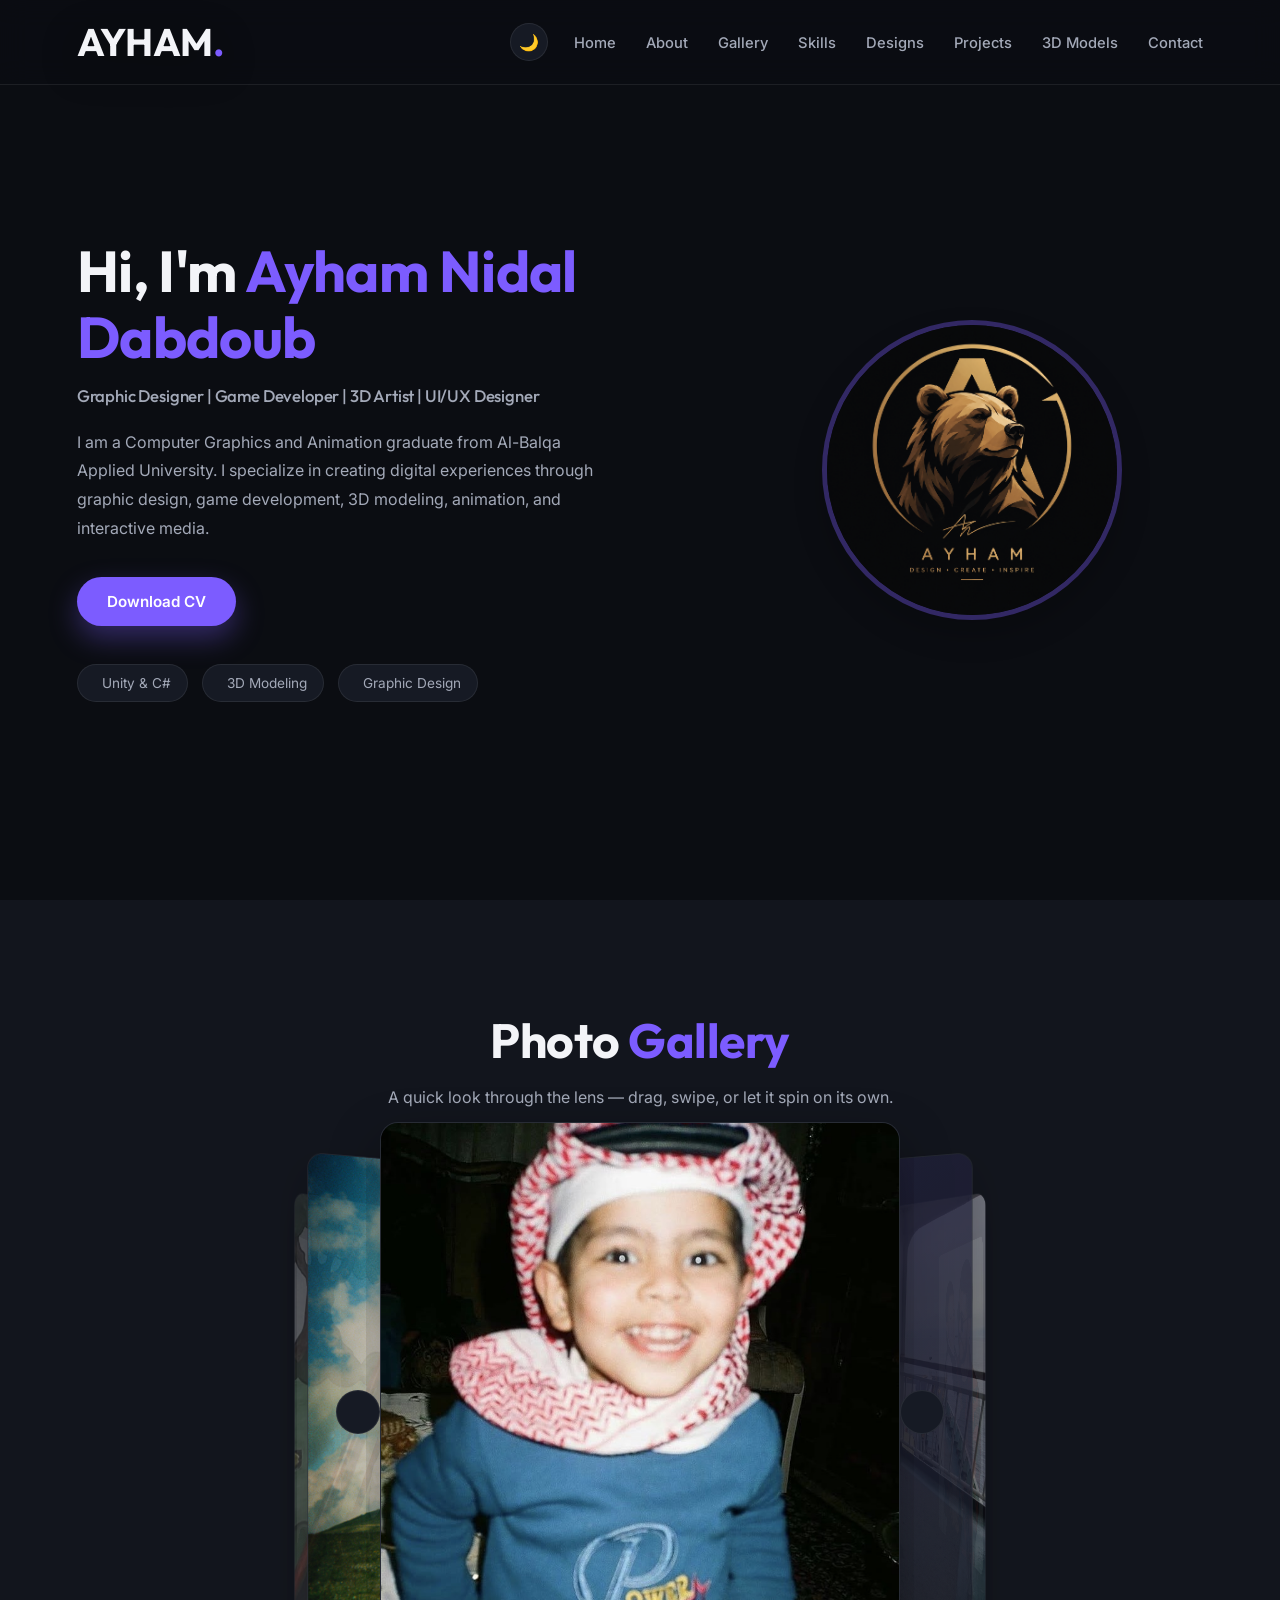
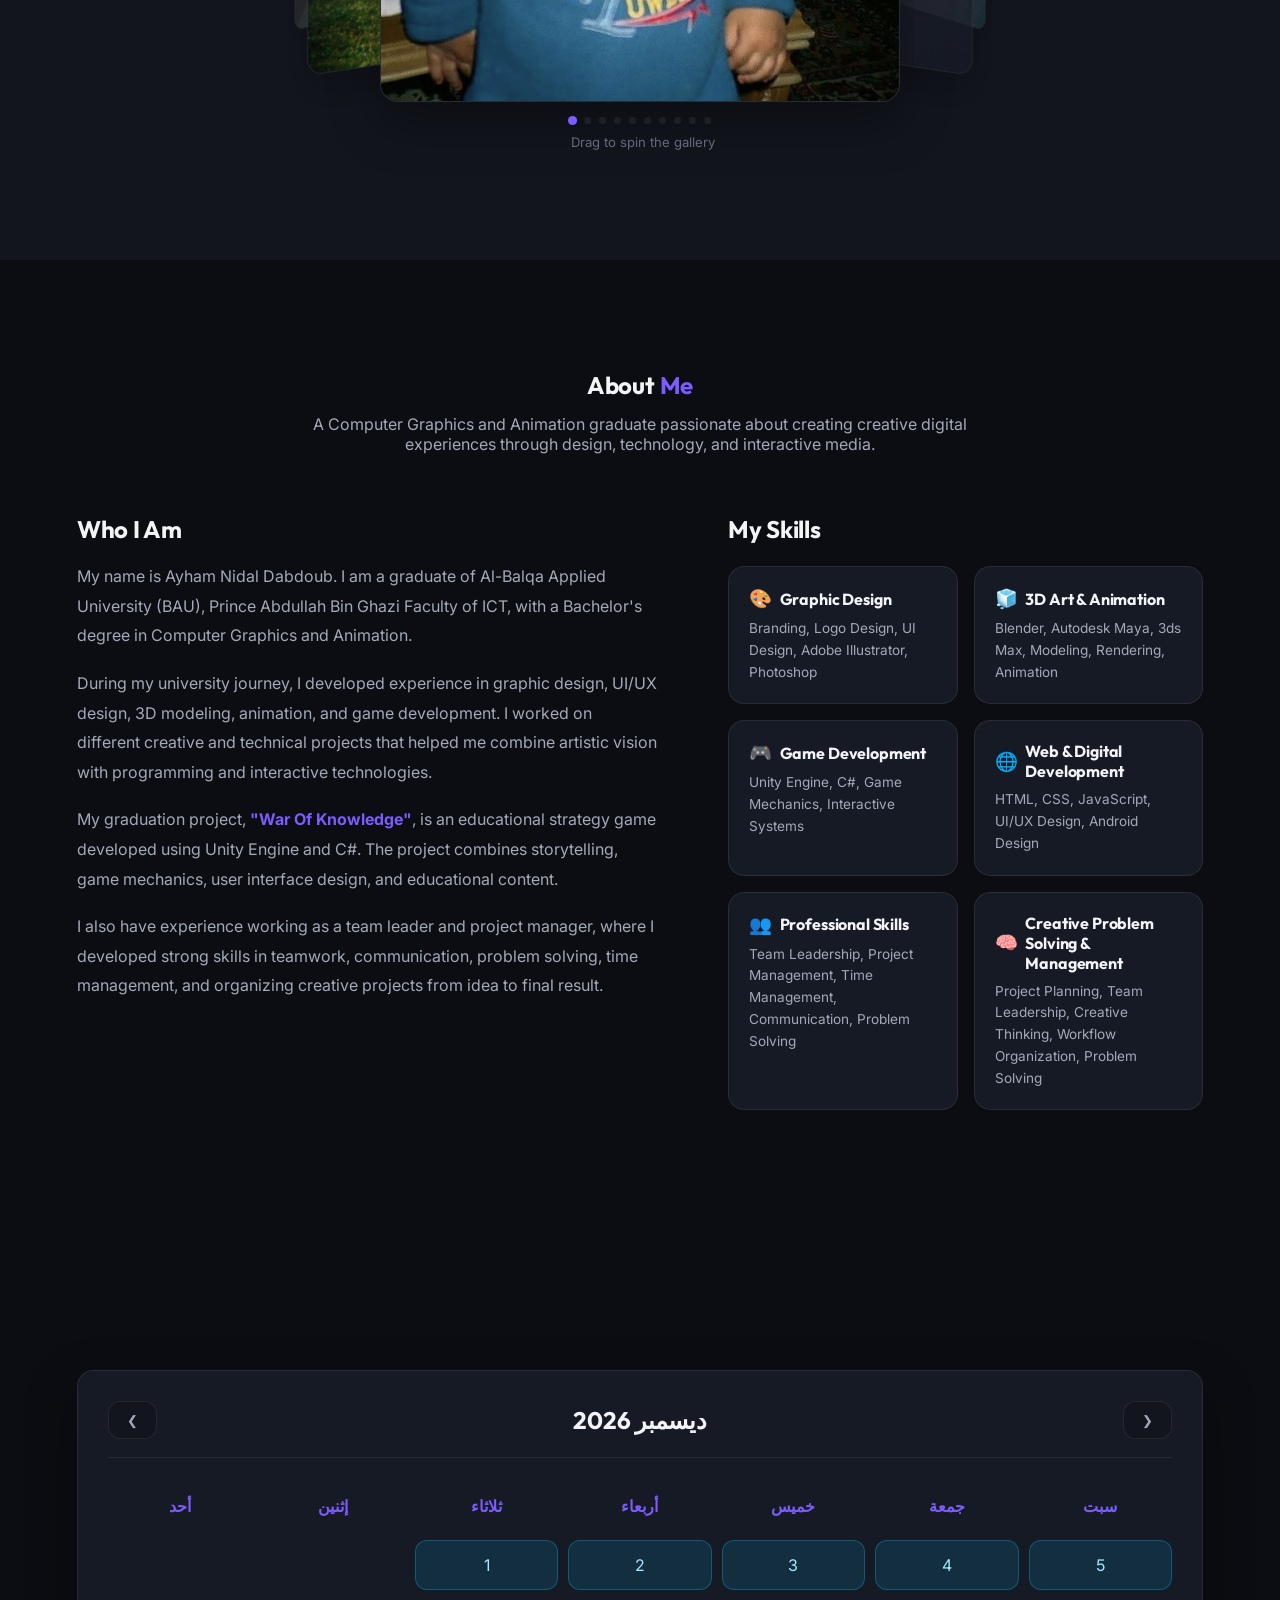
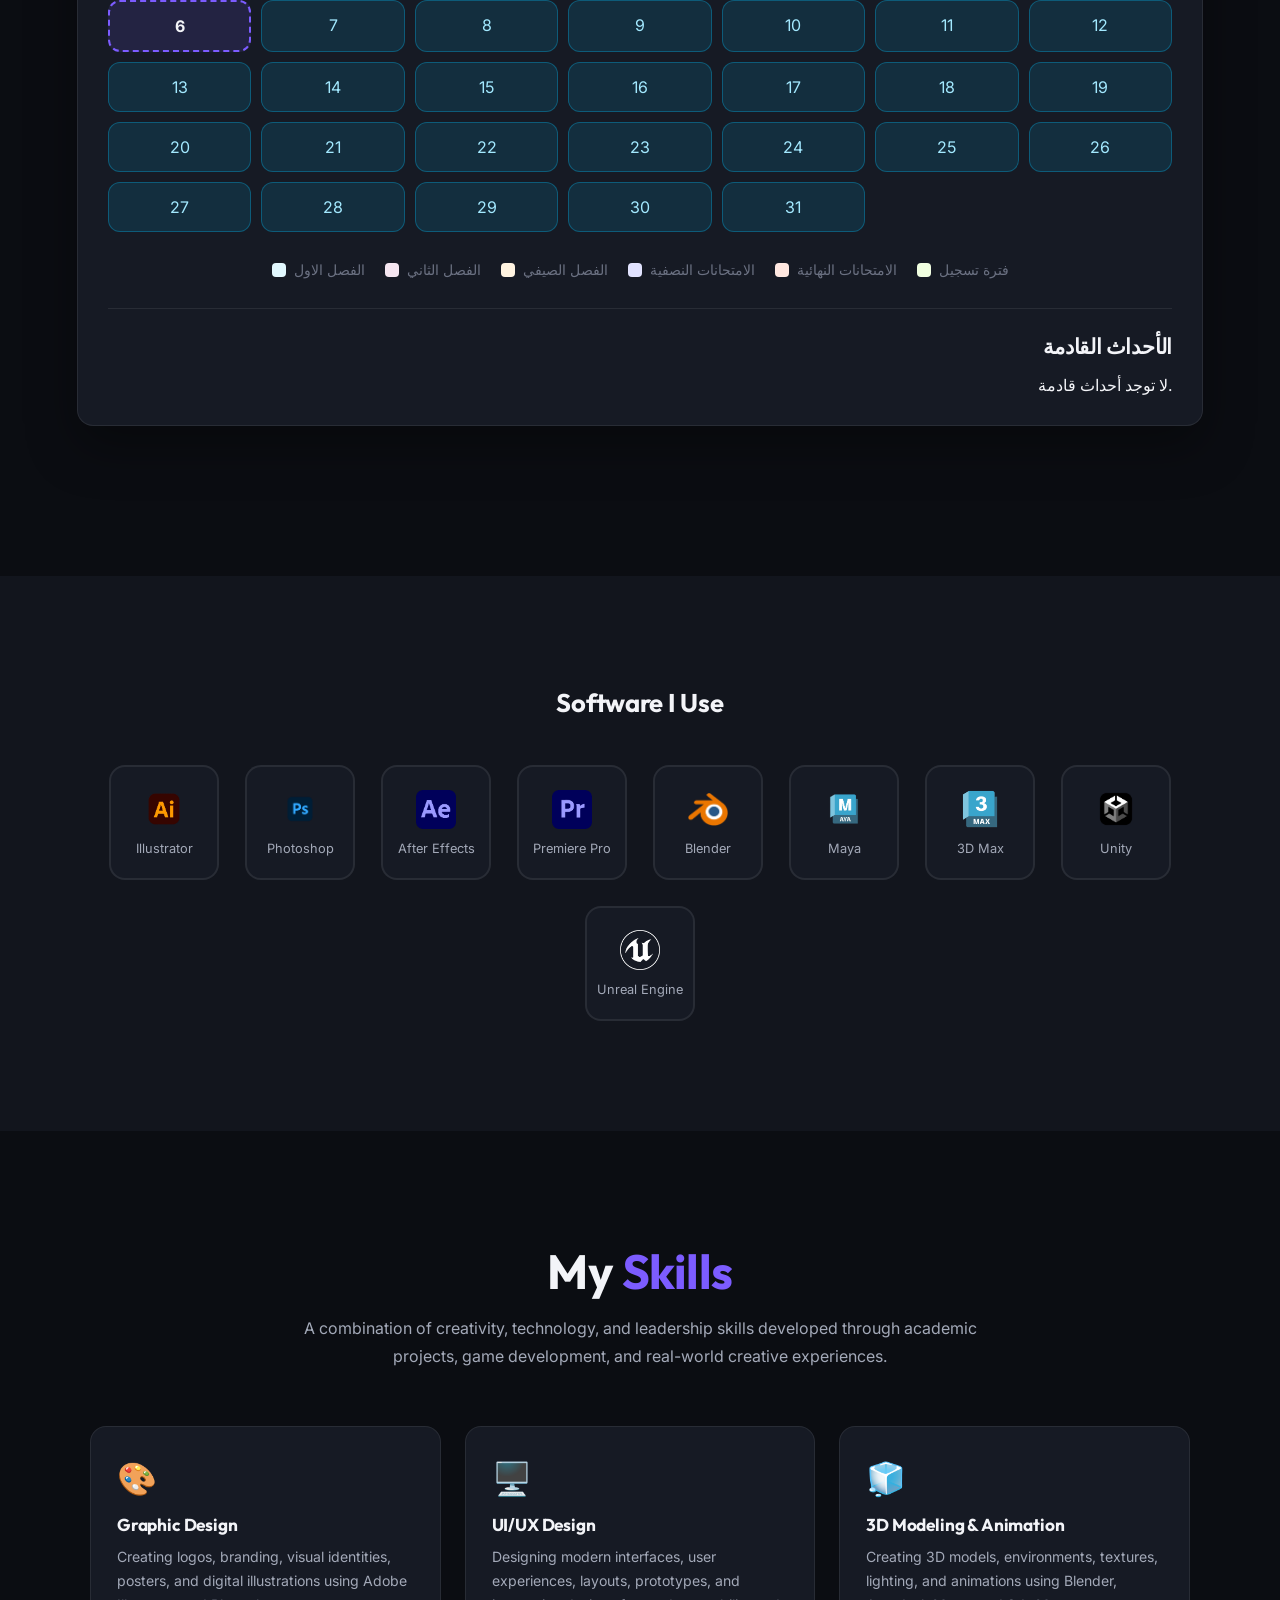
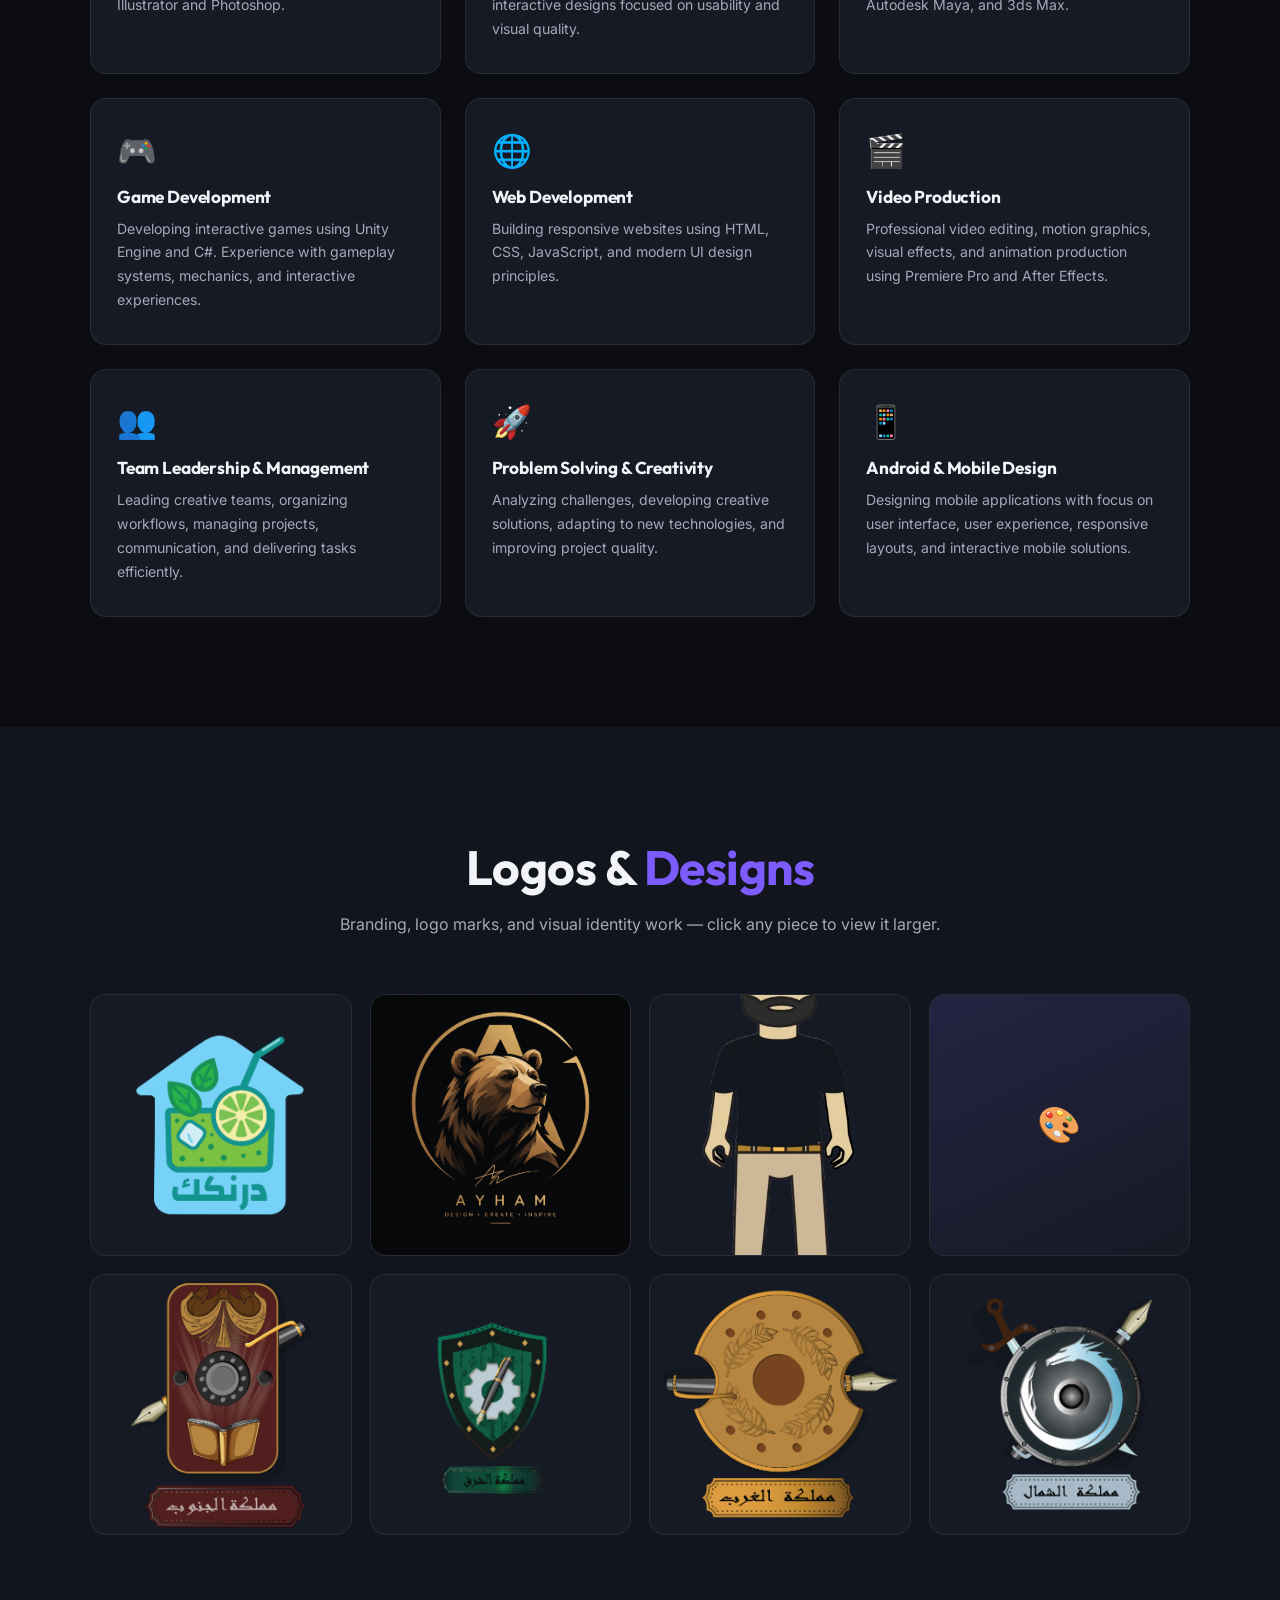
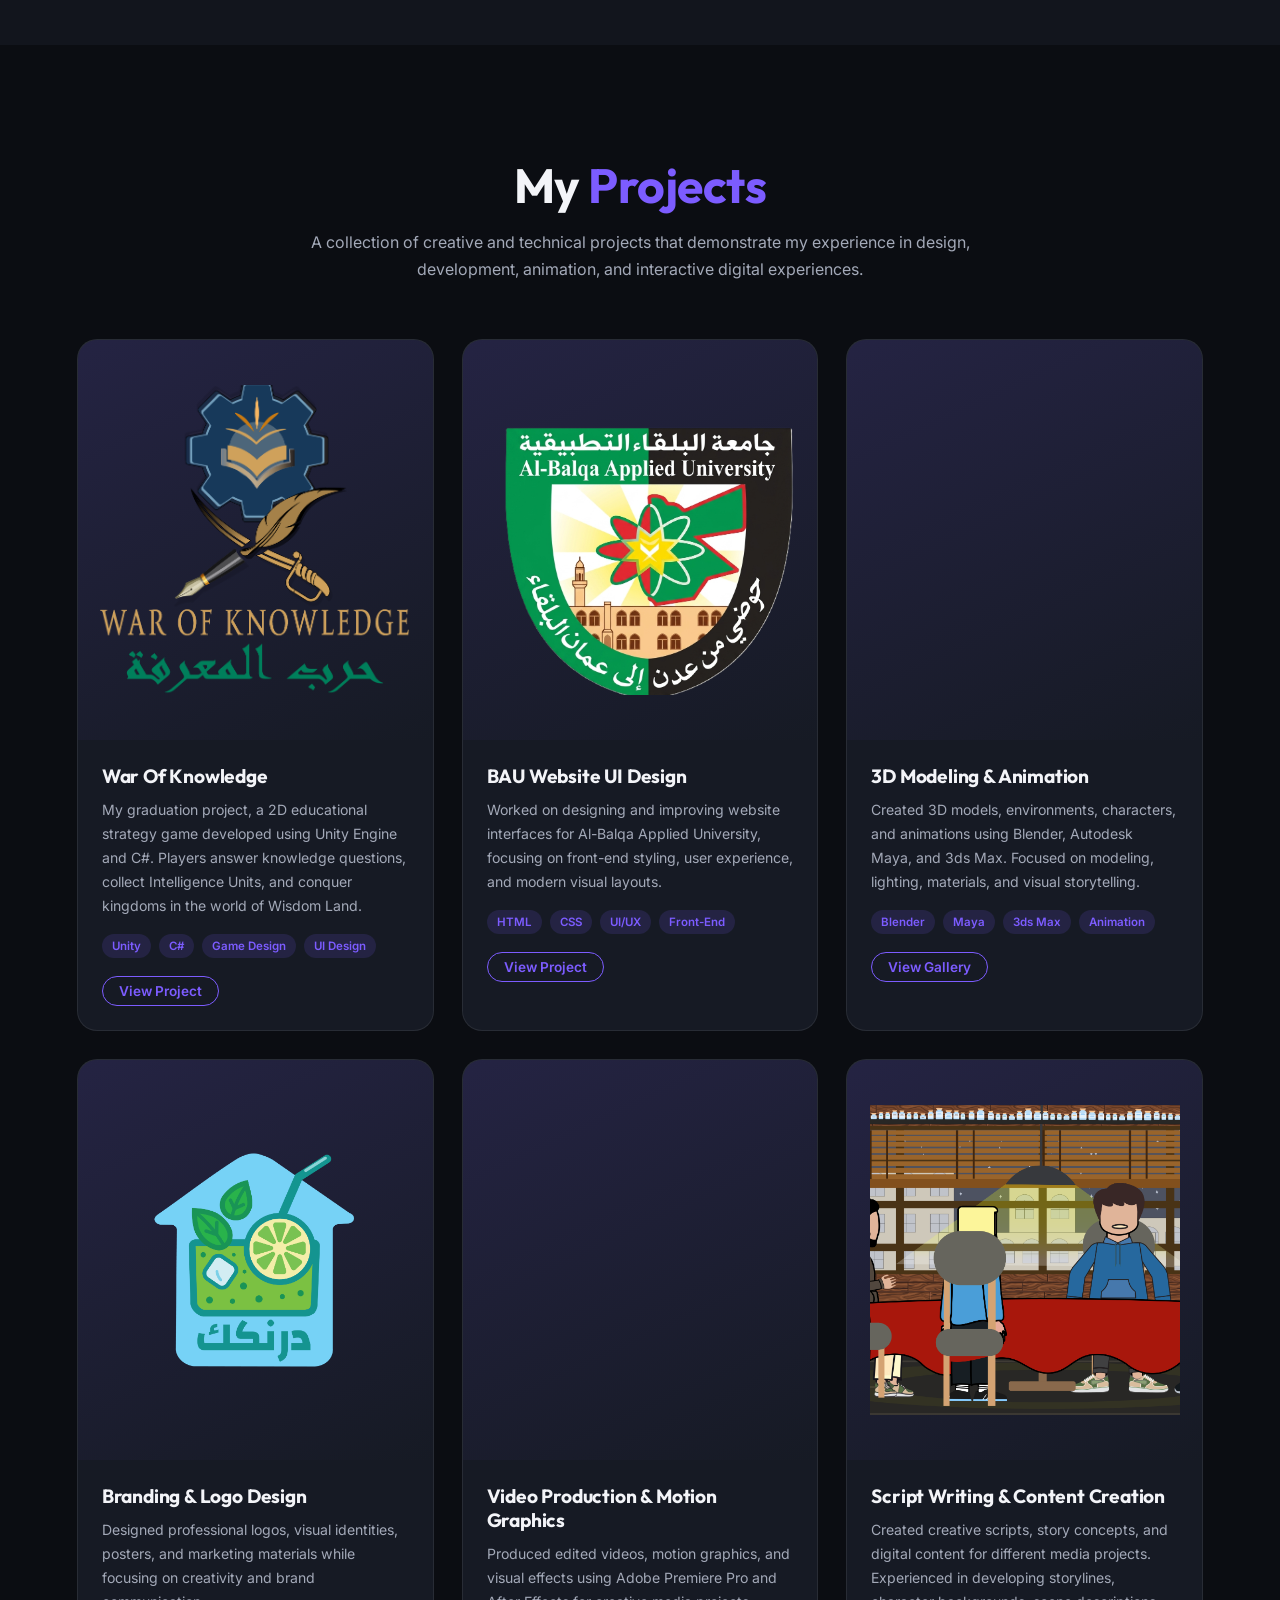
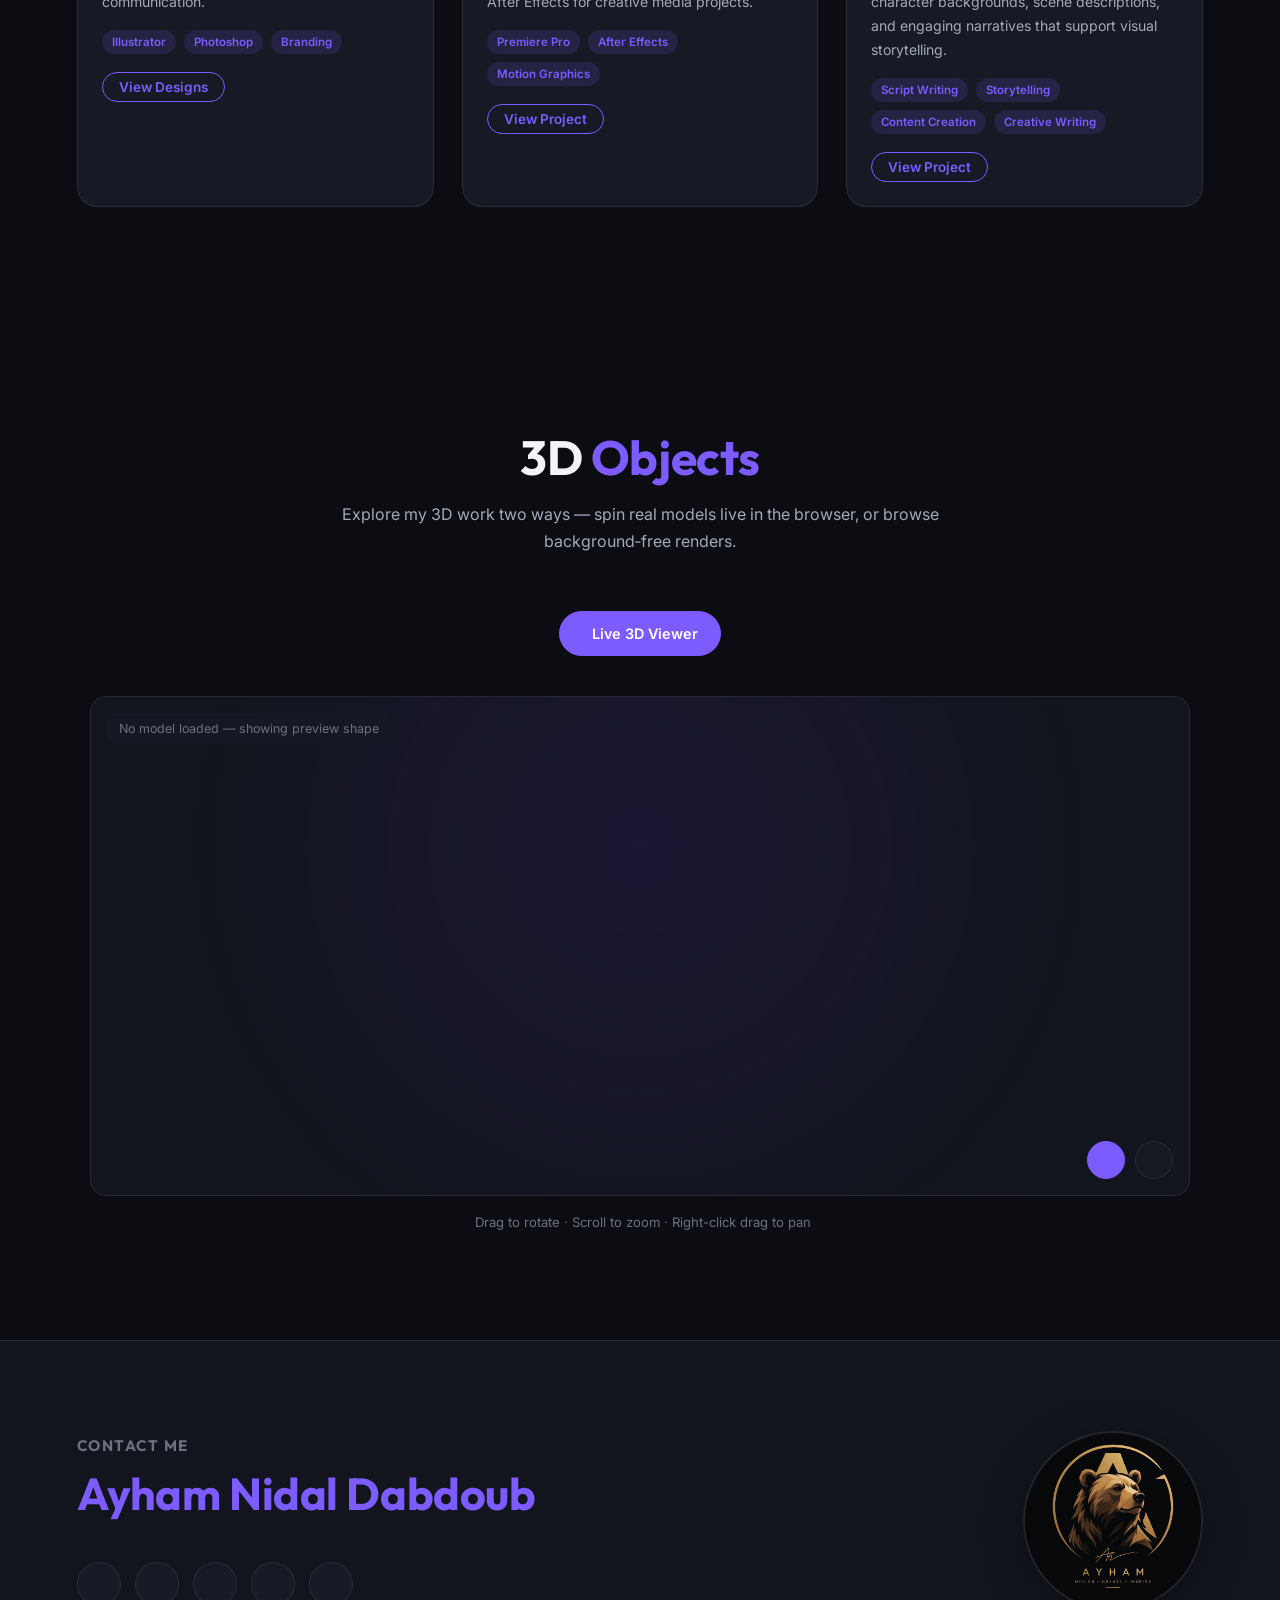
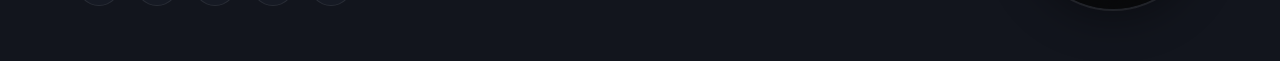
==== index.html @ 311d9872 "Add files via upload" ====
<!DOCTYPE html>
<html lang="en">

<head>
    <meta charset="UTF-8">
    <meta name="viewport" content="width=device-width, initial-scale=1.0">

    <title>Ayham Dabdoub | Portfolio</title>

    <link rel="stylesheet" href="style2.css">

    <link href="https://unpkg.com/aos@2.3.1/dist/aos.css" rel="stylesheet">

    <link rel="stylesheet" href="https://cdnjs.cloudflare.com/ajax/libs/font-awesome/7.0.0/css/all.min.css" integrity="sha512-DxV+EoADOkOygM4IR9yXP8Sb2qwgidEmeqAEmDKIOfPRQZOWbXCzLC6vjbZyy0vPisbH2SyW27+ddLVCN+OMzQ==" crossorigin="anonymous" referrerpolicy="no-referrer" />

</head>


<body>

<!-- ================= NAVBAR ================= -->

<header>

<nav>

<h2 class="logo">
    AYHAM<span>.</span>
</h2>


<div class="nav-actions">

<button id="theme-btn" type="button" aria-label="Toggle theme">
🌙
</button>

<button id="nav-burger" type="button" aria-label="Toggle menu">
<span></span><span></span><span></span>
</button>

<ul id="nav-links">

<li><a href="#home">Home</a></li>

<li><a href="#about">About</a></li>

<li><a href="#gallery">Gallery</a></li>

<li><a href="#skills">Skills</a></li>

<li><a href="#designs">Designs</a></li>

<li><a href="#projects">Projects</a></li>

<li><a href="#models">3D Models</a></li>

<li><a href="#contact-us">Contact</a></li>

</ul>


</div>


</nav>

</header>


<!-- ================= HERO SECTION ================= -->

<section class="hero" id="home">


    <div class="hero-text" data-aos="fade-right">


        <h1>
            Hi, I'm 
            <span>Ayham Nidal Dabdoub</span>
        </h1>



        <h2>
            Graphic Designer | Game Developer | 
            3D Artist | UI/UX Designer
        </h2>




        <p>

            I am a Computer Graphics and Animation graduate 
            from Al-Balqa Applied University. 
            I specialize in creating digital experiences 
            through graphic design, game development, 
            3D modeling, animation, and interactive media.

        </p>




        <div class="buttons">

            <a href="cv.pdf" 
               class="btn-cv"
               download>

                Download CV

            </a>



        </div>




        <div class="hero-skills">


            <div>
                <i class="fa-solid fa-gamepad"></i>
                Unity & C#
            </div>



            <div>
                <i class="fa-solid fa-cube"></i>
                3D Modeling
            </div>



            <div>
                <i class="fa-solid fa-pen-nib"></i>
                Graphic Design
            </div>



        </div>



    </div>





    <div class="hero-image" data-aos="fade-left">


        <div class="image-box">

            <img src="images/profile.png" 
                 alt="Ayham Nidal Dabdoub">

        </div>



    </div>



</section>


<!-- ================= GALLERY SECTION (rotating 3D carousel) ================= -->

<section class="gallery" id="gallery">

    <div class="section-title" data-aos="fade-up">
        <h1>Photo <span>Gallery</span></h1>
        <p>A quick look through the lens — drag, swipe, or let it spin on its own.</p>
    </div>

    <div class="carousel-3d" id="galleryCarousel">

        <button class="carousel-arrow prev" id="carouselPrev" aria-label="Previous photo">
            <i class="fa-solid fa-chevron-left"></i>
        </button>

        <div class="carousel-stage" id="carouselStage">
            <!-- 10 items injected by JS: images/gallery/1.jpg ... 10.jpg -->
        </div>

        <button class="carousel-arrow next" id="carouselNext" aria-label="Next photo">
            <i class="fa-solid fa-chevron-right"></i>
        </button>

    </div>

    <div class="carousel-dots" id="carouselDots"></div>

    <p class="carousel-hint"><i class="fa-solid fa-arrows-left-right"></i> Drag to spin the gallery</p>

</section>


<!-- ================= ABOUT SECTION ================= -->

<section class="about" id="about">


    <div class="about-title" data-aos="fade-up">


        <h1>
            About <span>Me</span>
        </h1>



        <p>

            A Computer Graphics and Animation graduate passionate about
            creating creative digital experiences through design,
            technology, and interactive media.

        </p>


    </div>





    <div class="about-content">



        <div class="about-text" data-aos="fade-right">



            <h2>
                Who I Am
            </h2>




            <p>

                My name is Ayham Nidal Dabdoub. I am a graduate of 
                Al-Balqa Applied University (BAU), Prince Abdullah Bin Ghazi 
                Faculty of ICT, with a Bachelor's degree in Computer Graphics 
                and Animation.

            </p>




            <p>

                During my university journey, I developed experience in 
                graphic design, UI/UX design, 3D modeling, animation, 
                and game development. I worked on different creative and 
                technical projects that helped me combine artistic vision 
                with programming and interactive technologies.

            </p>




            <p>

                My graduation project, 
                <strong>"War Of Knowledge"</strong>, is an educational 
                strategy game developed using Unity Engine and C#. 
                The project combines storytelling, game mechanics, 
                user interface design, and educational content.

            </p>




            <p>

                I also have experience working as a team leader and 
                project manager, where I developed strong skills in 
                teamwork, communication, problem solving, time management, 
                and organizing creative projects from idea to final result.

            </p>




        </div>






        <div class="skills" data-aos="fade-left">



            <h2>
                My Skills
            </h2>




            <div class="skill-box">


                <div>
                    <h3><span class="skill-emoji">🎨</span> Graphic Design</h3>
                    <p>
                        Branding, Logo Design, UI Design,
                        Adobe Illustrator, Photoshop
                    </p>
                </div>


                <div>
                    <h3><span class="skill-emoji">🧊</span> 3D Art & Animation</h3>
                    <p>
                        Blender, Autodesk Maya, 3ds Max,
                        Modeling, Rendering, Animation
                    </p>
                </div>


                <div>
                    <h3><span class="skill-emoji">🎮</span> Game Development</h3>
                    <p>
                        Unity Engine, C#, Game Mechanics,
                        Interactive Systems
                    </p>
                </div>


                <div>
                    <h3><span class="skill-emoji">🌐</span> Web & Digital Development</h3>
                    <p>
                        HTML, CSS, JavaScript,
                        UI/UX Design, Android Design
                    </p>
                </div>


                <div>
                    <h3><span class="skill-emoji">👥</span> Professional Skills</h3>
                    <p>
                        Team Leadership, Project Management,
                        Time Management, Communication,
                        Problem Solving
                    </p>
                </div>

                <div>
                    <h3><span class="skill-emoji">🧠</span> Creative Problem Solving & Management</h3>
                    <p>
                        Project Planning, Team Leadership,
                        Creative Thinking, Workflow Organization,
                        Problem Solving
                    </p>
                </div>


            </div>



        </div>



    </div>



</section>

<section class="calender">
 <div class="calendar-container">
      <div class="calendar-header">
        <button onclick="prevMonth()">&#10094;</button>
        <h2 id="monthYear"></h2>
        <button onclick="nextMonth()">&#10095;</button>
      </div>
      <div class="calendar-grid" id="calendar"></div>

      <div id="legend" class="legend"></div>

      <div class="event-list">
        <h3>الأحداث القادمة</h3>
        <div id="events"></div>
        
      </div>

      
    </div>

    <div id="eventModal" class="modal">
      <div class="modal-content">
        <span class="close" onclick="closeModal()">&times;</span>
        <h2 id="modalDate"></h2>
        <p id="modalEvent"></p>
      </div>
    </div>
</section>

<section class="software">

    <h2>
        Software I Use
    </h2>


    <div class="software-icons">


        <div class="software-card">
            <img src="images/illustrator.png" alt="Adobe Illustrator" data-fallback="🖊️">
            <p>Illustrator</p>
        </div>


        <div class="software-card">
            <img src="images/photoshop.png" alt="Adobe Photoshop" data-fallback="🖌️">
            <p>Photoshop</p>
        </div>


        <div class="software-card">
            <img src="images/after effect.png" alt="Adobe After Effects" data-fallback="🎞️">
            <p>After Effects</p>
        </div>


        <div class="software-card">
            <img src="images/premiere.png" alt="Adobe Premiere Pro" data-fallback="🎬">
            <p>Premiere Pro</p>
        </div>


        <div class="software-card">
            <img src="images/blender.png" alt="Blender" data-fallback="🧊">
            <p>Blender</p>
        </div>


        <div class="software-card">
            <img src="images/maya.png" alt="Autodesk Maya" data-fallback="🧊">
            <p>Maya</p>
        </div>


        <div class="software-card">
            <img src="images/3d max.png" alt="3ds Max" data-fallback="🧊">
            <p>3D Max</p>
        </div>


        <div class="software-card">
            <img src="images/unity.png" alt="Unity Engine" data-fallback="🎮">
            <p>Unity</p>
        </div>


        <div class="software-card">
            <img src="images/unreal.png" alt="Unreal Engine" data-fallback="🎮">
            <p>Unreal Engine</p>
        </div>


    </div>

</section>


<!-- ================= SKILLS SECTION ================= -->

<section class="skills-section" id="skills">


    <div class="section-title">


        <h1>
            My <span>Skills</span>
        </h1>



        <p>

            A combination of creativity, technology, and leadership skills
            developed through academic projects, game development,
            and real-world creative experiences.

        </p>



    </div>


    <div class="skills-container">


        <div class="skill-card" data-aos="fade-up">
            <div class="skill-icon">🎨</div>
            <h2>Graphic Design</h2>
            <p>
                Creating logos, branding, visual identities,
                posters, and digital illustrations using
                Adobe Illustrator and Photoshop.
            </p>
        </div>


        <div class="skill-card" data-aos="fade-up">
            <div class="skill-icon">🖥️</div>
            <h2>UI/UX Design</h2>
            <p>
                Designing modern interfaces, user experiences,
                layouts, prototypes, and interactive designs
                focused on usability and visual quality.
            </p>
        </div>


        <div class="skill-card" data-aos="fade-up">
            <div class="skill-icon">🧊</div>
            <h2>3D Modeling & Animation</h2>
            <p>
                Creating 3D models, environments,
                textures, lighting, and animations using
                Blender, Autodesk Maya, and 3ds Max.
            </p>
        </div>


        <div class="skill-card" data-aos="fade-up">
            <div class="skill-icon">🎮</div>
            <h2>Game Development</h2>
            <p>
                Developing interactive games using Unity Engine
                and C#. Experience with gameplay systems,
                mechanics, and interactive experiences.
            </p>
        </div>


        <div class="skill-card" data-aos="fade-up">
            <div class="skill-icon">🌐</div>
            <h2>Web Development</h2>
            <p>
                Building responsive websites using HTML,
                CSS, JavaScript, and modern UI design
                principles.
            </p>
        </div>


        <div class="skill-card" data-aos="fade-up">
            <div class="skill-icon">🎬</div>
            <h2>Video Production</h2>
            <p>
                Professional video editing, motion graphics,
                visual effects, and animation production using
                Premiere Pro and After Effects.
            </p>
        </div>


        <div class="skill-card" data-aos="fade-up">
            <div class="skill-icon">👥</div>
            <h2>Team Leadership & Management</h2>
            <p>
                Leading creative teams, organizing workflows,
                managing projects, communication,
                and delivering tasks efficiently.
            </p>
        </div>


        <div class="skill-card" data-aos="fade-up">
            <div class="skill-icon">🚀</div>
            <h2>Problem Solving & Creativity</h2>
            <p>
                Analyzing challenges, developing creative
                solutions, adapting to new technologies,
                and improving project quality.
            </p>
        </div>

        <div class="skill-card" data-aos="fade-up">
            <div class="skill-icon">📱</div>
            <h2>Android & Mobile Design</h2>
            <p>
                Designing mobile applications with focus on
                user interface, user experience, responsive layouts,
                and interactive mobile solutions.
            </p>
        </div>


    </div>



</section>


<!-- ================= DESIGNS SECTION (logos & designs gallery) ================= -->

<section class="designs" id="designs">

    <div class="section-title" data-aos="fade-up">
        <h1>Logos & <span>Designs</span></h1>
        <p>Branding, logo marks, and visual identity work — click any piece to view it larger.</p>
    </div>

    <div class="designs-grid" id="designsGrid">
        <!-- 8 design tiles injected by JS from images/designs/1.png ... 8.png -->
    </div>

</section>


<!-- ================= PROJECTS SECTION ================= -->

<section class="projects" id="projects">


    <div class="section-title">


        <h1>
            My <span>Projects</span>
        </h1>



        <p>

            A collection of creative and technical projects that
            demonstrate my experience in design, development,
            animation, and interactive digital experiences.

        </p>



    </div>



    <div class="projects-container">


        <!-- Project 1 -->

        <div class="project-card" data-aos="fade-up">

            <div class="project-image">
                <img src="images/war of knowledge.png" alt="War of Knowledge" data-fallback="🎮">
            </div>

            <div class="project-info">

                <h2>War Of Knowledge</h2>

                <p>
                    My graduation project, a 2D educational strategy
                    game developed using Unity Engine and C#.
                    Players answer knowledge questions, collect
                    Intelligence Units, and conquer kingdoms in
                    the world of Wisdom Land.
                </p>

                <div class="project-tags">
                    <span>Unity</span>
                    <span>C#</span>
                    <span>Game Design</span>
                    <span>UI Design</span>
                </div>

                <a href="projects.html" class="project-btn">View Project</a>

            </div>

        </div>


        <!-- Project 2 -->

        <div class="project-card" data-aos="fade-up">

            <div class="project-image">
                <img src="images/logo.png" alt="BAU Website" data-fallback="🌐">
            </div>

            <div class="project-info">

                <h2>BAU Website UI Design</h2>

                <p>
                    Worked on designing and improving website
                    interfaces for Al-Balqa Applied University,
                    focusing on front-end styling, user experience,
                    and modern visual layouts.
                </p>

                <div class="project-tags">
                    <span>HTML</span>
                    <span>CSS</span>
                    <span>UI/UX</span>
                    <span>Front-End</span>
                </div>

                <a href="#" class="project-btn">View Project</a>

            </div>

        </div>


        <!-- Project 3 -->

       <div class="project-card glass-panel" data-aos="fade-up">
    
    <div class="project-visual project-image">
        <video 
            src="images/3d ship.mp4" 
            alt="3D Modeling & Animation" 
            autoplay 
            loop 
            muted 
            playsinline 
            width="350" 
            height="350">
        </video>
        <div class="project-visual-overlay"></div>
    </div>
    <div class="project-meta project-info">
        <h2 class="project-title">3D Modeling & Animation</h2>
        
        <p class="project-desc">
            Created 3D models, environments, characters, and animations using
            Blender, Autodesk Maya, and 3ds Max. Focused on modeling, lighting,
            materials, and visual storytelling.
        </p>

        <div class="tech-tags project-tags">
            <span class="tech-tag">Blender</span>
            <span class="tech-tag">Maya</span>
            <span class="tech-tag">3ds Max</span>
            <span class="tech-tag">Animation</span>
        </div>

        <a href="#" class="btn btn-secondary project-btn">View Gallery</a>
    </div>

</div>

        


        <!-- Project 4 -->

        <div class="project-card" data-aos="fade-up">

            <div class="project-image">
                <img src="images/11.png" alt="Branding Design" data-fallback="🎨">
            </div>

            <div class="project-info">

                <h2>Branding & Logo Design</h2>

                <p>
                    Designed professional logos,
                    visual identities, posters,
                    and marketing materials while
                    focusing on creativity and brand
                    communication.
                </p>

                <div class="project-tags">
                    <span>Illustrator</span>
                    <span>Photoshop</span>
                    <span>Branding</span>
                </div>

                <a href="#" class="project-btn">View Designs</a>

            </div>

        </div>


        <!-- Project 5 -->

       <div class="project-card glass-panel" data-aos="fade-up">
    <div class="project-visual project-image">
        <video 
            src="images/ayham intro shot.mp4" 
            alt="Video Production" 
            autoplay 
            loop 
            muted 
            playsinline 
            width="350" 
            height="350">
        </video>
        <div class="project-visual-overlay"></div>
    </div>
    <div class="project-meta project-info">
        <h2 class="project-title">Video Production & Motion Graphics</h2>
        <p class="project-desc">
            Produced edited videos, motion graphics, and visual effects 
            using Adobe Premiere Pro and After Effects for creative media projects.
        </p>
        <div class="tech-tags project-tags">
            <span class="tech-tag">Premiere Pro</span>
            <span class="tech-tag">After Effects</span>
            <span class="tech-tag">Motion Graphics</span>
        </div>
        <a href="#" class="btn btn-secondary project-btn">View Project</a>
    </div>
</div>
        <!-- Project 6 -->

        <div class="project-card" data-aos="fade-up">

            <div class="project-image">
                <img src="images/story.png" alt="Script Writing & Content Creation" data-fallback="✍️">
            </div>

            <div class="project-info">

                <h2>Script Writing & Content Creation</h2>

                <p>
                    Created creative scripts, story concepts,
                    and digital content for different media projects.
                    Experienced in developing storylines, character
                    backgrounds, scene descriptions, and engaging
                    narratives that support visual storytelling.
                </p>

                <div class="project-tags">
                    <span>Script Writing</span>
                    <span>Storytelling</span>
                    <span>Content Creation</span>
                    <span>Creative Writing</span>
                </div>

                <a href="#" class="project-btn">View Project</a>

            </div>

        </div>

    </div>

</section>


<!-- ================= 3D MODELS SECTION ================= -->

<section class="models" id="models">

    <div class="section-title" data-aos="fade-up">
        <h1>3D <span>Objects</span></h1>
        <p>Explore my 3D work two ways — spin real models live in the browser, or browse background‑free renders.</p>
    </div>

    <div class="models-tabs" data-aos="fade-up">
        <button class="models-tab active" data-tab="viewer">
            <i class="fa-solid fa-cube"></i> Live 3D Viewer 
        </button>
    </div>

    <!-- Live viewer panel -->
    <div class="models-panel" id="panel-viewer" data-aos="fade-up">

        <div class="viewer-wrap">
            <div class="viewer-canvas-box">
                <canvas id="modelCanvas"></canvas>
                <div class="viewer-overlay" id="viewerOverlay">
                    <span>No model loaded — showing preview shape</span>
                </div>
                <div class="viewer-controls">
                    <button id="autoRotateBtn" class="viewer-btn active" title="Toggle auto-rotate">
                        <i class="fa-solid fa-rotate"></i>
                    </button>
                    <button id="resetViewBtn" class="viewer-btn" title="Reset view">
                        <i class="fa-solid fa-arrows-to-circle"></i>
                    </button>
                </div>
            </div>

        </div>

        <p class="viewer-hint">
            <i class="fa-solid fa-computer-mouse"></i>
            Drag to rotate · Scroll to zoom · Right-click drag to pan
        </p>

    </div>

    <!-- Renders panel -->
    <div class="models-panel" id="panel-renders" style="display:none;" data-aos="fade-up">

        <div class="renders-grid" id="rendersGrid">
            <!-- 6 render tiles injected by JS from images/models/render-1.png ... 6.png -->
        </div>

    </div>

</section>


<!-- ================= LIGHTBOX (shared) ================= -->
<div class="lightbox" id="lightbox">
    <button class="lightbox-close" id="lightboxClose" aria-label="Close">&times;</button>
    <img src="" alt="" id="lightboxImage">
</div>


<div class="bottom-bar">
      <div class="Contact-Us" id="contact-us">
        <h3>Contact me</h3>
        <h1>
        <span>Ayham Nidal Dabdoub</span>
        </h1><br><br>

        <a href="tel:+962790062346"><i class="fa fa-phone" aria-hidden="true"></i></a>
        <a href="https://www.facebook.com/ayham.dabdoub.5/"><i class="fa-brands fa-facebook"></i></a>
        <a href="https://www.instagram.com/ayham.dabdoub/"><i class="fa-brands fa-instagram"></i></a>
        <a href="https://api.whatsapp.com/send/?phone=962790062346&text=Hi+Ayham%21+I+found+your+portfolio+and+would+like+to+contact+you.&type=phone_number&app_absent=0"><i class="fa-brands fa-whatsapp"></i></a>
        <a href="https://www.linkedin.com/in/ayham-nidal-dabdoub-54457a252/"><i class="fa-brands fa-linkedin"></i></a>
      </div>
      <a href="clod portfolio.html"><img src="images/profile.png" alt="Ayham Nidal Dabdoub" class="logo"></a>
</div>

<script src="https://unpkg.com/aos@2.3.1/dist/aos.js"></script>

<script src="https://cdnjs.cloudflare.com/ajax/libs/three.js/r128/three.min.js"></script>
<script src="https://unpkg.com/three@0.128.0/examples/js/controls/OrbitControls.js"></script>
<script src="https://unpkg.com/three@0.128.0/examples/js/loaders/GLTFLoader.js"></script>

<script>
AOS.init({
    duration: 1000,
    once: true,
    offset: 100
});
</script>

<script src="app2.js"></script>
<script src="calenderjv.js" defer></script>

  <script src="events.js"></script>

</body>

</html>
---- style2.css ----
@import url('https://fonts.googleapis.com/css2?family=Outfit:wght@500;600;700;800&family=Inter:wght@400;500;600&display=swap');

:root{
  --bg: #0b0d12;
  --bg-soft: #12151d;
  --card: #161a24;
  --card-border: rgba(255,255,255,0.08);
  --ink: #f3f4f8;
  --ink-dim: #a3a9b8;
  --ink-faint: #6b7182;
  --accent: #7c5cff;
  --accent-2: #ff6b6b;
  --accent-soft: rgba(124,92,255,0.14);
  --shadow: 0 20px 50px rgba(0,0,0,0.35);
  --radius: 16px;
  --font-display: 'Outfit', sans-serif;
  --font-body: 'Inter', sans-serif;
  --edge: 6vw;
}

[data-theme="light"]{
  --bg: #f6f6fb;
  --bg-soft: #ffffff;
  --card: #ffffff;
  --card-border: rgba(15,17,24,0.08);
  --ink: #14151c;
  --ink-dim: #4d5162;
  --ink-faint: #82869a;
  --accent-soft: rgba(124,92,255,0.10);
  --shadow: 0 20px 50px rgba(20,20,40,0.08);
}

*{margin:0; padding:0; box-sizing:border-box;}
html{scroll-behavior:smooth;}
body{
  background:var(--bg);
  color:var(--ink);
  font-family:var(--font-body);
  transition:background .4s ease, color .4s ease;
  overflow-x:hidden;
}
h1,h2,h3{font-family:var(--font-display); font-weight:700; letter-spacing:-0.01em;}
a{text-decoration:none; color:inherit;}
ul{list-style:none;}
img{max-width:100%; display:block;}
button{font-family:inherit; cursor:pointer;}
section{padding:110px var(--edge);}

::selection{background:var(--accent); color:#fff;}

.section-title{text-align:center; max-width:720px; margin:0 auto 56px;}
.section-title h1{font-size:clamp(2rem, 4.2vw, 3rem);}
.section-title h1 span{color:var(--accent);}
.section-title p{color:var(--ink-dim); margin-top:14px; font-size:1rem; line-height:1.7;}

/* ---------------------------------------------------------
   NAV
--------------------------------------------------------- */
header{
  position:fixed; top:0; left:0; right:0; z-index:200;
  backdrop-filter:blur(14px);
  background:color-mix(in srgb, var(--bg) 78%, transparent);
  border-bottom:1px solid var(--card-border);
}
nav{
  display:flex; align-items:center; justify-content:space-between;
  padding:18px var(--edge);
}
.logo span{color:var(--accent);}
.logo{
    font-size:2.4rem ;
    border-radius:50%;
    transition: .4s ease;
    filter: drop-shadow(0 10px 20px rgba(0,0,0,.35));
}

.logo:hover{
    transform: scale(1.08) rotate(-3deg);
}
.nav-actions{display:flex; align-items:center; gap:26px;}
.nav-actions ul{display:flex; gap:30px;}
.nav-actions ul li a{
  font-size:0.92rem; font-weight:500; color:var(--ink-dim);
  position:relative; padding-bottom:4px; transition:color .25s ease;
}
.nav-actions ul li a::after{
  content:""; position:absolute; left:0; bottom:0; width:0; height:1.5px; background:var(--accent);
  transition:width .25s ease;
}
.nav-actions ul li a:hover{color:var(--ink);}
.nav-actions ul li a:hover::after{width:100%;}

#theme-btn{
  width:38px; height:38px; border-radius:50%; border:1px solid var(--card-border);
  background:var(--card); font-size:1rem; display:flex; align-items:center; justify-content:center;
  transition:transform .3s ease, background .3s ease;
}
#theme-btn:hover{transform:rotate(15deg);}

#nav-burger{
  display:none; flex-direction:column; gap:5px; width:26px; background:none; border:none;
}
#nav-burger span{width:100%; height:2px; background:var(--ink); border-radius:2px; transition:transform .3s ease, opacity .3s ease;}
body.nav-open #nav-burger span:nth-child(1){transform:translateY(7px) rotate(45deg);}
body.nav-open #nav-burger span:nth-child(2){opacity:0;}
body.nav-open #nav-burger span:nth-child(3){transform:translateY(-7px) rotate(-45deg);}

@media (max-width:960px){
  #nav-burger{display:flex;}
  .nav-actions ul{
    position:fixed; top:70px; right:0; left:0; flex-direction:column; gap:0;
    background:var(--bg-soft); border-bottom:1px solid var(--card-border);
    max-height:0; overflow:hidden; transition:max-height .4s ease;
  }
  body.nav-open .nav-actions ul{max-height:400px;}
  .nav-actions ul li{width:100%;}
  .nav-actions ul li a{display:block; padding:16px var(--edge); border-top:1px solid var(--card-border);}
}

/* ---------------------------------------------------------
   HERO
--------------------------------------------------------- */
.hero{
  min-height:100vh; padding-top:150px;
  display:flex; align-items:center; justify-content:space-between; gap:60px; flex-wrap:wrap;
}
.hero-text{flex:1 1 480px;}
.hero-text h1{font-size:clamp(2.2rem, 5.4vw, 3.6rem); line-height:1.15;}
.hero-text h1 span{color:var(--accent);}
.hero-text h2{font-size:1.05rem; font-weight:500; color:var(--ink-dim); margin-top:14px;}
.hero-text p{color:var(--ink-dim); margin-top:22px; line-height:1.8; max-width:52ch;}

.buttons{margin-top:34px;}
.btn-cv{
  display:inline-flex; align-items:center; gap:10px; padding:15px 30px; border-radius:999px;
  background:var(--accent); color:#fff; font-weight:600; font-size:0.95rem;
  box-shadow:0 12px 28px #7c5cff59;
  transition:transform .25s ease, box-shadow .25s ease;
}
.btn-cv:hover{transform:translateY(-3px); box-shadow:0 18px 34px rgba(124,92,255,0.45);}

.hero-skills{display:flex; gap:14px; margin-top:38px; flex-wrap:wrap;}
.hero-skills div{
  display:flex; align-items:center; gap:8px; padding:10px 16px; border-radius:999px;
  background:var(--card); border:1px solid var(--card-border); font-size:0.85rem; color:var(--ink-dim);
}
.hero-skills i{color:var(--accent);}

.hero-image{flex:1 1 340px; display:flex; justify-content:center;}
.hero-image img{
    width:300px;
    border-radius:50%;
    border:5px solid #7c5cff59;
    transition: transform 0.5s ease, border-color 0.5s ease, box-shadow 0.5s ease;
    cursor:pointer;
    box-shadow:0 15px 30px rgba(0,0,0,.2);
}

.hero-image img:hover{
    transform:scale(1.1) rotate(2deg);
    border-color:#7d5cff;
    box-shadow:0 20px 40px #7d5cff83;
}

/* ---------------------------------------------------------
   GALLERY — 3D rotating carousel
--------------------------------------------------------- */
.gallery{background:var(--bg-soft);}
.carousel-3d{padding-top: 150px;
  position:relative; display:flex; align-items:center; justify-content:center;
  height:340px; perspective:1200px; touch-action:pan-y;
}
.carousel-stage{
  position:relative; width:520px; height:580px; transform-style:preserve-3d; cursor:grab;
}
.carousel-stage:active{cursor:grabbing;}
.carousel-item{
  position:absolute; inset:0; border-radius:18px; overflow:hidden;
  border:1px solid var(--card-border); box-shadow:var(--shadow);
  transition:transform .6s cubic-bezier(.22,1,.36,1), opacity .6s ease;
  background:var(--card);
}
.carousel-item img{width:100%; height:100%; object-fit:cover;}
.carousel-fallback{
  width:100%; height:100%; display:flex; align-items:center; justify-content:center;
  font-size:2.4rem; background:linear-gradient(155deg, var(--accent-soft), var(--card));
  color:var(--accent);
}
.carousel-arrow{
  width:44px; height:44px; border-radius:50%; border:1px solid var(--card-border);
  background:var(--card); color:var(--ink); display:flex; align-items:center; justify-content:center;
  transition:background .25s ease, transform .25s ease; z-index:5; flex-shrink:0;
}
.carousel-arrow:hover{background:var(--accent); color:#fff; transform:scale(1.06);}
.carousel-dots{display:flex; justify-content:center; gap:8px; margin-top:210px;}
.carousel-dots span{
  width:7px; height:7px; border-radius:50%; background:var(--card-border); cursor:pointer;
  transition:background .25s ease, transform .25s ease;
}
.carousel-dots span.active{background:var(--accent); transform:scale(1.3);}
.carousel-hint{text-align:center; margin-top:10px; color:var(--ink-faint); font-size:0.82rem;}
.carousel-hint i{margin-right:6px;}

/* ---------------------------------------------------------
   ABOUT
--------------------------------------------------------- */
.about-title{text-align:center; max-width:680px; margin:0 auto 60px;}
.about-title h1 span{color:var(--accent);}
.about-title p{color:var(--ink-dim); margin-top:14px;}
.about-content{display:grid; grid-template-columns:1.1fr 0.9fr; gap:70px;}
.about-text h2{font-size:1.5rem; margin-bottom:18px;}
.about-text p{color:var(--ink-dim); line-height:1.85; margin-bottom:18px;}
.about-text strong{color:var(--accent);}

.skills h2{font-size:1.5rem; margin-bottom:22px;}
.skill-box{display:grid; grid-template-columns:1fr 1fr; gap:16px;}
.skill-box > div{
  background:var(--card); border:1px solid var(--card-border); border-radius:var(--radius);
  padding:20px; transition:transform .3s ease, border-color .3s ease;
}
.skill-box > div:hover{transform:translateY(-4px); border-color:var(--accent);}
.skill-box h3{font-size:1rem; display:flex; align-items:center; gap:8px; margin-bottom:8px;}
.skill-emoji{font-size:1.15rem;}
.skill-box p{color:var(--ink-dim); font-size:0.85rem; line-height:1.6;}

@media (max-width:900px){
  .about-content{grid-template-columns:1fr;}
  .skill-box{grid-template-columns:1fr 1fr;}
}
@media (max-width:560px){
  .skill-box{grid-template-columns:1fr;}
}

/* ---------------------------------------------------------
   SOFTWARE
--------------------------------------------------------- */
.software{text-align:center; background:var(--bg-soft);}
.software h2{font-size:1.6rem; margin-bottom:46px;}
.software-icons{display:flex; flex-wrap:wrap; justify-content:center; gap:26px;}
.software-card{
  width:110px; padding:22px 10px; background:var(--card); border:2px solid var(--card-border);
  border-radius:var(--radius); transition:transform .3s ease, border-color .3s ease;
}
.software-card:hover{transform:translateY(-6px); border-color:var(--accent);}
.software-card img{width:40px; height:40px; object-fit:contain; margin:0 auto 12px;}
.software-card p{font-size:0.8rem; color:var(--ink-dim);}
.img-fallback-emoji{font-size:1.8rem; margin-bottom:10px;}

/* ---------------------------------------------------------
   SKILLS SECTION (cards)
--------------------------------------------------------- */
.skills-container{
  display:grid; grid-template-columns:repeat(3, 1fr); gap:24px; max-width:1100px; margin:0 auto;
}
.skill-card{
  background:var(--card); border:1px solid var(--card-border); border-radius:var(--radius);
  padding:32px 26px; transition:transform .3s ease, border-color .3s ease, box-shadow .3s ease;
}
.skill-card:hover{transform:translateY(-6px); border-color:var(--accent); box-shadow:var(--shadow);}
.skill-icon{font-size:2rem; margin-bottom:16px;}
.skill-card h2{font-size:1.08rem; margin-bottom:10px;}
.skill-card p{color:var(--ink-dim); font-size:0.88rem; line-height:1.7;}

@media (max-width:900px){.skills-container{grid-template-columns:1fr 1fr;}}
@media (max-width:560px){.skills-container{grid-template-columns:1fr;}}

/* ---------------------------------------------------------
   DESIGNS (logos & designs gallery)
--------------------------------------------------------- */
.designs{background:var(--bg-soft);}
.designs-grid{
  display:grid; grid-template-columns:repeat(4, 1fr); gap:18px; max-width:1100px; margin:0 auto;
}
.design-tile{
  position:relative; aspect-ratio:1; border-radius:var(--radius); overflow:hidden; cursor:pointer;
  border:1px solid var(--card-border); background:var(--card);
}
.design-tile img{width:100%; height:100%; object-fit:cover; transition:transform .5s ease;}
.design-tile .fallback{
  width:100%; height:100%; display:flex; align-items:center; justify-content:center; font-size:2.2rem;
  background:linear-gradient(155deg, var(--accent-soft), var(--card)); color:var(--accent);
}
.design-tile .tile-overlay{
  position:absolute; inset:0; display:flex; align-items:flex-end; padding:14px;
  background:linear-gradient(to top, rgba(0,0,0,0.65), transparent 55%);
  opacity:0; transition:opacity .3s ease;
}
.design-tile:hover .tile-overlay{opacity:1;}
.design-tile:hover img{transform:scale(1.08);}
.design-tile .tile-overlay span{color:#fff; font-size:0.82rem; font-weight:500;}

@media (max-width:900px){.designs-grid{grid-template-columns:repeat(3,1fr);}}
@media (max-width:600px){.designs-grid{grid-template-columns:repeat(2,1fr);}}

/* ---------------------------------------------------------
   PROJECTS
--------------------------------------------------------- */
.projects-container{
  display:grid; grid-template-columns:repeat(auto-fit, minmax(320px, 1fr)); gap:28px; max-width:1200px; margin:0 auto;
}

.project-image{
  width:100%; height:400px; overflow:hidden; background:linear-gradient(155deg, var(--accent-soft), var(--card));
  display:flex; align-items:center; justify-content:center;
}

.project-visual video {
    width: 640px;
  height: 400px;
    object-fit: cover; 
    border-radius: inherit; 
  display: block;
  transition: transform 0.5s ease;
}
.project-card:hover .project-visual video {
  transform: scale(1.08);
}
.project-card {
  background: var(--card);
  border: 1px solid var(--card-border);
  border-radius: 20px;
  overflow: hidden;
  transition: 0.4s;
}

.project-card:hover {
  transform: translateY(-10px);
  border-color: var(--accent);
  box-shadow: 0 15px 35px var(--accent-soft);
}

.project-card img {
  padding: 20px;
  width: 350px;
  height: 350px;
  object-fit: cover;
  transition: 0.5s;
}

.project-card:hover img {
  transform: scale(1.08);
}

.project-image .fallback{font-size:2.4rem; color:var(--accent);}
.project-info{padding:24px;}
.project-info h2{font-size:1.2rem; margin-bottom:10px;}
.project-info p{color:var(--ink-dim); font-size:0.88rem; line-height:1.7; margin-bottom:16px;}
.project-tags{display:flex; flex-wrap:wrap; gap:8px; margin-bottom:18px;}
.project-tags span{
  font-size:0.72rem; padding:5px 10px; border-radius:999px; background:var(--accent-soft); color:var(--accent);
  font-weight:600;}
.project-btn {
  display: inline-flex;
  align-items: center;
  gap: 8px;
  font-size: 0.85rem;
  font-weight: 600;
  color: var(--accent);
  text-decoration: none;
  
  /* Pill Styling */
  border: 1.5px solid var(--accent);
  border-radius: 50px;
  padding: 6px 16px;
  background: transparent;
  
  /* Smooth transition for multiple properties */
  transition: all 0.25s cubic-bezier(0.25, 0.8, 0.25, 1);
}

/* Hover effects */
.project-btn:hover {
  background: var(--accent);
  color: #ffffff; /* Contrast text color */
  box-shadow: 0 4px 12px rgba(124, 92, 255, 0.25); /* Glow effect */
  transform: translateY(-2px);
}

/* Active click state */
.project-btn:active {
  transform: translateY(0);
  box-shadow: 0 2px 6px rgba(124, 92, 255, 0.15);
}
.models-tabs {
  display: flex;
  justify-content: center;
  flex-wrap: wrap;
  gap: 14px;
  margin-bottom: 40px;
}

.models-tab {
  display: flex;
  align-items: center;
  gap: 10px;
  padding: 13px 22px;
  border-radius: 999px;
  border: 1px solid var(--card-border);
  background: var(--card);
  color: var(--ink-dim);
  font-size: 0.9rem;
  font-weight: 600;
  transition: all 0.25s ease;
}

.models-tab.active {
  background: var(--accent);
  color: #ffffff;
  border-color: var(--accent);
}

.tag-recommended {
  padding: 2px 7px;
  border-radius: 999px;
  background: rgba(255, 255, 255, 0.22);
  color: inherit;
  font-size: 0.62rem;
  text-transform: uppercase;
  letter-spacing: 0.06em;
}

.models-tab:not(.active) .tag-recommended {
  background: var(--accent-soft);
  color: var(--accent);
}

/* --- Panel Layout --- */
.models-panel {
  max-width: 1100px;
  margin: 0 auto;
}

.viewer-wrap {
  display: grid;
  grid-template-columns: 1fr; /* Force it to take 100% of the width */
  gap: 24px;
  width: 100%;
}

.viewer-canvas-box {
  position: relative;
  width: 100%; /* Ensures it fills the entire width */
  height: 500px; /* You can increase the height slightly so it looks balanced when wide */
  border-radius: var(--radius);
  border: 1px solid var(--card-border);
  background: radial-gradient(circle at 50% 30%, var(--accent-soft), var(--bg-soft) 70%);
  overflow: hidden;
}

.viewer-canvas-box canvas {
  display: block;
  width: 100%;
  height: 100%;
}

.viewer-overlay {
  position: absolute;
  top: 16px;
  left: 16px;
  padding: 8px 12px;
  border-radius: 8px;
  background: color-mix(in srgb, var(--card) 80%, transparent);
  color: var(--ink-faint);
  font-size: 0.78rem;
  pointer-events: none;
}

/* --- Controls & UI Buttons --- */
.viewer-controls {
  position: absolute;
  bottom: 16px;
  right: 16px;
  display: flex;
  gap: 10px;
}

.viewer-btn {
  display: flex;
  align-items: center;
  justify-content: center;
  width: 38px;
  height: 38px;
  border-radius: 50%;
  border: 1px solid var(--card-border);
  background: color-mix(in srgb, var(--card) 85%, transparent);
  color: var(--ink-dim);
  transition: all 0.25s ease;
}

.viewer-btn.active, 
.viewer-btn:hover {
  background: var(--accent);
  color: #ffffff;
  border-color: var(--accent);
}

.viewer-hint {
  margin-top: 18px;
  text-align: center;
  color: var(--ink-faint);
  font-size: 0.82rem;
}

.viewer-hint i {
  margin-right: 6px;
}

/* --- Render Grid & Tiles --- */
.renders-grid {
  display: grid;
  grid-template-columns: repeat(3, 1fr);
  gap: 18px;
}

.render-tile {
  position: relative;
  aspect-ratio: 1;
  border-radius: var(--radius);
  border: 1px solid var(--card-border);
  cursor: pointer;
  overflow: hidden;
  
  /* Checkerboard Background Pattern */
  background-color: var(--card);
  background-image:
    linear-gradient(45deg, var(--card-border) 25%, transparent 25%),
    linear-gradient(-45deg, var(--card-border) 25%, transparent 25%),
    linear-gradient(45deg, transparent 75%, var(--card-border) 75%),
    linear-gradient(-45deg, transparent 75%, var(--card-border) 75%);
  background-size: 20px 20px;
  background-position: 0 0, 0 10px, 10px -10px, -10px 0px;
}

.render-tile img {
  width: 100%;
  height: 100%;
  padding: 10px;
  object-fit: contain;
}

.render-tile .fallback {
  display: flex;
  align-items: center;
  justify-content: center;
  width: 100%;
  height: 100%;
  color: var(--accent);
  font-size: 2.2rem;
}

/* =========================================================
   MEDIA QUERIES (Responsive Design)
========================================================= */

@media (max-width: 800px) {
  .viewer-wrap {
    grid-template-columns: 1fr;
  }
  
  .renders-grid {
    grid-template-columns: repeat(2, 1fr);
  }
}



/* ---------------------------------------------------------
   LIGHTBOX
--------------------------------------------------------- */
.lightbox{
  position:fixed; inset:0; z-index:500; background:rgba(6,7,10,0.92);
  display:flex; align-items:center; justify-content:center; padding:40px;
  opacity:0; visibility:hidden; transition:opacity .3s ease, visibility .3s ease;
}
.lightbox.open{opacity:1; visibility:visible;}
.lightbox img{max-width:90vw; max-height:85vh; border-radius:10px; box-shadow:0 30px 80px rgba(0,0,0,0.5);}
.lightbox-close{
  position:absolute; top:26px; right:34px; font-size:2.2rem; color:#fff; background:none; border:none; line-height:1;
}

/* ---------------------------------------------------------
   CONTACT / BOTTOM BAR
--------------------------------------------------------- */
.bottom-bar{
  padding:90px var(--edge) 50px; background:var(--bg-soft); border-top:1px solid var(--card-border);
  display:flex; align-items:center; justify-content:space-between; gap:30px; flex-wrap:wrap;
}
.Contact-Us h3{color:var(--ink-faint); font-size:0.95rem; text-transform:uppercase; letter-spacing:0.1em; margin-bottom:10px;}
.Contact-Us h1{font-size:clamp(1.8rem, 4vw, 2.8rem);}
.Contact-Us h1 span{color:var(--accent);}
.Contact-Us a{
  display:inline-flex; align-items:center; justify-content:center; width:44px; height:44px; margin-right:10px;
  border-radius:50%; background:var(--card); border:1px solid var(--card-border); color:var(--ink-dim);
  transition:all .25s ease;
}
.Contact-Us a:hover{background:var(--accent); color:#fff; transform:translateY(-4px);}
.bottom-bar > a img.logo{width:180px; height:180px; border-radius:50%; object-fit:cover; border:2px solid var(--card-border);}

@media (max-width:700px){
  .bottom-bar{flex-direction:column; text-align:center;}
}

/* ---------------------------------------------------------
   MISC
--------------------------------------------------------- */
@media (prefers-reduced-motion: reduce){
  *{transition-duration:0.05s !important; animation-duration:0.05s !important;}
}
/* ==========================================
   CALENDAR STYLES (MATCHED DESIGN)
========================================== */
.calendar-container {
  max-width: 900px;
  margin: 40px auto;
  background: var(--card); /* لون الكارت الداكن المتناسق */
  border: 1px solid var(--card-border);
  border-radius: var(--radius);
  padding: 30px;
  box-shadow: var(--shadow);
}

.calendar-header {
  display: flex;
  justify-content: space-between;
  align-items: center;
  margin-bottom: 24px;
  border-bottom: 1px solid var(--card-border);
  padding-bottom: 18px;
}

.calendar-header h2 {
  font-family: var(--font-display);
  font-size: 1.5rem;
  font-weight: 700;
  color: var(--ink);
}

.calendar-header button {
  background: var(--bg-soft);
  color: var(--ink-dim);
  border: 1px solid var(--card-border);
  padding: 10px 18px;
  border-radius: 12px;
  font-weight: 500;
  cursor: pointer;
  transition: all 0.3s ease;
}

.calendar-header button:hover {
  background: var(--accent); /* اللون البنفسجي المضيء */
  color: #ffffff;
  border-color: var(--accent);
  transform: translateY(-2px);
  box-shadow: 0 4px 12px rgba(124, 92, 255, 0.3);
}

.calendar-grid {
  display: grid;
  grid-template-columns: repeat(7, 1fr);
  gap: 10px;
}

.day {
  text-align: center;
  padding: 14px 10px;
  border-radius: 12px;
  background: var(--bg-soft);
  border: 1px solid var(--card-border);
  color: var(--ink-dim);
  cursor: pointer;
  transition: all 0.25s ease;
}

.day:hover {
  background: var(--accent-soft);
  color: var(--ink);
  border-color: var(--accent);
  transform: scale(1.06);
  box-shadow: 0 4px 12px rgba(124, 92, 255, 0.15);
}

.day.header {
  font-family: var(--font-display);
  font-weight: 600;
  background: none;
  border: none;
  color: var(--accent); /* تمييز أسماء الأيام بالبنفسجي */
  cursor: default;
}

/* الأيام التي تحتوي على أحداث مضافة للتقويم */
.day.event {
  font-weight: 700;
  border: 2px solid var(--accent);
  background: rgba(124, 92, 255, 0.15);
  color: var(--ink);
}

/* نمط اليوم الحالي */
.day.today {
  border: 2px dashed var(--accent);
  background: var(--accent-soft);
  color: var(--ink);
  font-weight: bold;
}

/* قائمة الأحداث القادمة */
.event-list {
  margin-top: 30px;
  text-align: right; /* دعم الاتجاه العربي */
  border-top: 1px solid var(--card-border);
  padding-top: 24px;
}

.event-list h3 {
  font-family: var(--font-display);
  font-size: 1.3rem;
  color: var(--ink);
  margin-bottom: 16px;
}

.event-item {
  background: var(--bg-soft);
  padding: 14px 18px;
  margin: 10px 0;
  border-radius: 12px;
  border-right: 5px solid var(--accent); /* خط عمودي بنفسجي جانبي */
  border-left: 1px solid var(--card-border);
  border-top: 1px solid var(--card-border);
  border-bottom: 1px solid var(--card-border);
  color: var(--ink-dim);
  transition: all 0.3s ease;
  display: flex;
  justify-content: space-between;
  align-items: center;
  direction: rtl;
}

.event-item:hover {
  background: var(--card);
  transform: translateX(-6px); /* تفاعل حركة لليمين مع الهوية العربية */
  border-color: var(--accent);
  box-shadow: var(--shadow);
  color: var(--ink);
}

/* دليل الألوان السفلي */
.legend {
  display: flex;
  justify-content: center;
  gap: 20px;
  margin: 30px 0;
  flex-wrap: wrap;
}

.legend-item {
  display: flex;
  align-items: center;
  gap: 8px;
  font-size: 0.85rem;
  color: var(--ink-faint);
  transition: transform 0.3s ease;
  cursor: default;
}

.legend-item:hover {
  transform: scale(1.05);
  color: var(--ink);
}

.legend-color {
  width: 14px;
  height: 14px;
  border-radius: 4px;
  border: 1px solid rgba(255, 255, 255, 0.1);
}

/* ==========================================
   MODAL (DIALOGUE WINDOW) STYLES
========================================== */
.modal {
  display: none; 
  position: fixed; 
  z-index: 1000; 
  inset: 0;
  background-color: rgba(6, 7, 10, 0.85); /* خلفية داكنة ضبابية */
  backdrop-filter: blur(8px);
  align-items: center;
  justify-content: center;
}

.modal-content {
  background: var(--card);
  border: 1px solid var(--card-border);
  margin: auto;
  padding: 30px;
  border-radius: var(--radius);
  max-width: 450px;
  width: 90%;
  box-shadow: var(--shadow);
  text-align: right; /* متناسق مع المحتوى العربي */
  direction: rtl;
  transform: scale(0.85);
  opacity: 0;
  animation: zoomIn 0.35s cubic-bezier(0.34, 1.56, 0.64, 1) forwards;
}

@keyframes zoomIn {
  to {
    transform: scale(1);
    opacity: 1;
  }
}

.modal-content h2 { 
  margin-top: 0; 
  color: var(--accent); 
  font-family: var(--font-display);
  font-size: 1.4rem;
  margin-bottom: 12px;
}

.modal-content p {
  color: var(--ink-dim);
  font-size: 0.95rem;
  line-height: 1.6;
}

/* زر إغلاق المودال */
.close {
  color: var(--ink-faint); 
  float: left; /* لليسار ليتناسب مع نافذة لغتها عربية */
  font-size: 24px;
  font-weight: bold;
  cursor: pointer;
  transition: all 0.25s ease;
  line-height: 1;
}

.close:hover {
  color: var(--accent-2); /* تلميح باللون الأحمر عند حوم الماوس */
  transform: scale(1.15) rotate(90deg);
}
/* ==========================================
   CALENDAR STYLES (MATCHED DESIGN)
========================================== */
.calendar-container {
  max-width: 1500px;
  margin: 40px auto;
  background: var(--card); /* لون الكارت الداكن المتناسق */
  border: 1px solid var(--card-border);
  border-radius: var(--radius);
  padding: 30px;
  box-shadow: var(--shadow);
}

.calendar-header {
  display: flex;
  justify-content: space-between;
  align-items: center;
  margin-bottom: 24px;
  border-bottom: 1px solid var(--card-border);
  padding-bottom: 18px;
}

.calendar-header h2 {
  font-family: var(--font-display);
  font-size: 1.5rem;
  font-weight: 700;
  color: var(--ink);
}

.calendar-header button {
  background: var(--bg-soft);
  color: var(--ink-dim);
  border: 1px solid var(--card-border);
  padding: 10px 18px;
  border-radius: 12px;
  font-weight: 500;
  cursor: pointer;
  transition: all 0.3s ease;
}

.calendar-header button:hover {
  background: var(--accent); /* اللون البنفسجي المضيء */
  color: #ffffff;
  border-color: var(--accent);
  transform: translateY(-2px);
  box-shadow: 0 4px 12px rgba(124, 92, 255, 0.3);
}

.calendar-grid {
  display: grid;
  grid-template-columns: repeat(7, 1fr);
  gap: 10px;
}

.day {
  text-align: center;
  padding: 14px 10px;
  border-radius: 12px;
  background: var(--bg-soft);
  border: 1px solid var(--card-border);
  color: var(--ink-dim);
  cursor: pointer;
  transition: all 0.25s ease;
}

.day:hover {
  background: var(--accent-soft);
  color: var(--ink);
  border-color: var(--accent);
  transform: scale(1.06);
  box-shadow: 0 4px 12px rgba(124, 92, 255, 0.15);
}

.day.header {
  font-family: var(--font-display);
  font-weight: 600;
  background: none;
  border: none;
  color: var(--accent); /* تمييز أسماء الأيام بالبنفسجي */
  cursor: default;
}

/* الأيام التي تحتوي على أحداث مضافة للتقويم */
.day.event {
  font-weight: 700;
  border: 2px solid var(--accent);
  background: rgba(124, 92, 255, 0.15);
  color: var(--ink);
}

/* نمط اليوم الحالي */
.day.today {
  border: 2px dashed var(--accent);
  background: var(--accent-soft);
  color: var(--ink);
  font-weight: bold;
}

/* قائمة الأحداث القادمة */
.event-list {
  margin-top: 30px;
  text-align: right; /* دعم الاتجاه العربي */
  border-top: 1px solid var(--card-border);
  padding-top: 24px;
}

.event-list h3 {
  font-family: var(--font-display);
  font-size: 1.3rem;
  color: var(--ink);
  margin-bottom: 16px;
}

.event-item {
  background: var(--bg-soft);
  padding: 14px 18px;
  margin: 10px 0;
  border-radius: 12px;
  border-right: 5px solid var(--accent); /* خط عمودي بنفسجي جانبي */
  border-left: 1px solid var(--card-border);
  border-top: 1px solid var(--card-border);
  border-bottom: 1px solid var(--card-border);
  color: var(--ink-dim);
  transition: all 0.3s ease;
  display: flex;
  justify-content: space-between;
  align-items: center;
  direction: rtl;
}

.event-item:hover {
  background: var(--card);
  transform: translateX(-6px); /* تفاعل حركة لليمين مع الهوية العربية */
  border-color: var(--accent);
  box-shadow: var(--shadow);
  color: var(--ink);
}

/* دليل الألوان السفلي */
.legend {
  display: flex;
  justify-content: center;
  gap: 20px;
  margin: 30px 0;
  flex-wrap: wrap;
}

.legend-item {
  display: flex;
  align-items: center;
  gap: 8px;
  font-size: 0.85rem;
  color: var(--ink-faint);
  transition: transform 0.3s ease;
  cursor: default;
}

.legend-item:hover {
  transform: scale(1.05);
  color: var(--ink);
}

.legend-color {
  width: 14px;
  height: 14px;
  border-radius: 4px;
  border: 1px solid rgba(255, 255, 255, 0.1);
}

/* ==========================================
   MODAL (DIALOGUE WINDOW) STYLES
========================================== */
.modal {
  display: none; 
  position: fixed; 
  z-index: 1000; 
  inset: 0;
  background-color: rgba(6, 7, 10, 0.85); /* خلفية داكنة ضبابية */
  backdrop-filter: blur(8px);
  align-items: center;
  justify-content: center;
}

.modal-content {
  background: var(--card);
  border: 1px solid var(--card-border);
  margin: auto;
  padding: 30px;
  border-radius: var(--radius);
  max-width: 450px;
  width: 90%;
  box-shadow: var(--shadow);
  text-align: right; /* متناسق مع المحتوى العربي */
  direction: rtl;
  transform: scale(0.85);
  opacity: 0;
  animation: zoomIn 0.35s cubic-bezier(0.34, 1.56, 0.64, 1) forwards;
}

@keyframes zoomIn {
  to {
    transform: scale(1);
    opacity: 1;
  }
}

.modal-content h2 { 
  margin-top: 0; 
  color: var(--accent); 
  font-family: var(--font-display);
  font-size: 1.4rem;
  margin-bottom: 12px;
}

.modal-content p {
  color: var(--ink-dim);
  font-size: 0.95rem;
  line-height: 1.6;
}

/* زر إغلاق المودال */
.close {
  color: var(--ink-faint); 
  float: left; /* لليسار ليتناسب مع نافذة لغتها عربية */
  font-size: 24px;
  font-weight: bold;
  cursor: pointer;
  transition: all 0.25s ease;
  line-height: 1;
}

.close:hover {
  color: var(--accent-2); /* تلميح باللون الأحمر عند حوم الماوس */
  transform: scale(1.15) rotate(90deg);
}
/* ==========================================
   UPDATED CALENDAR ZONES & PERIODS (DARK THEME)
========================================== */

/* --- الفصل الأول / Zone 1 (أزرق سماوي ناعم) --- */
.first, .zone1 { 
  background: rgba(0, 195, 255, 0.12) ; 
  border: 1px solid rgba(0, 195, 255, 0.3) ; 
  color: #a3e9ff ;
}

/* --- الفصل الثاني / Zone 2 (وردي/بنفسجي فاتح ناعم) --- */
.socund, .zone2 { 
  background: rgba(245, 92, 255, 0.12) ; 
  border: 1px solid rgba(245, 92, 255, 0.3) ; 
  color: #fcaeff ;
}

/* --- الفصل الصيفي / Zone 3 (ذهبي/برتقالي دافئ) --- */
.summer, .zone3 { 
  background: rgba(255, 166, 0, 0.12) ; 
  border: 1px solid rgba(255, 166, 0, 0.3) ; 
  color: #ffd07d ;
}

/* --- الامتحانات النهائية / Zone 4 (أحمر مرجاني ناعم) --- */
.final-exam, .zone4 { 
  background: rgba(255, 107, 107, 0.12) ; 
  border: 1px solid rgba(255, 107, 107, 0.3) ; 
  color: #ffb3b3 ;
}

/* --- الامتحانات النصفية / Zone 5 (بنفسجي النيون الأساسي لموقعك) --- */
.mid-exam, .zone5 { 
  background: rgba(124, 92, 255, 0.15) ; 
  border: 1px solid rgba(124, 92, 255, 0.4) ; 
  color: #cbbfff ;
}

/* --- فترة التسجيل / Zone 6 (أخضر نيون هادئ) --- */
.maijor, .zone6 { 
  background: rgba(0, 255, 102, 0.1) ; 
  border: 1px solid rgba(0, 255, 102, 0.3) ; 
  color: #b3ffd1 ;
}


/* ==========================================
   MATCHING LEGEND COLORS (ألوان الدليل المحدثة)
========================================== */
.legend-color.legend-sem1 { background: #00c3ff; box-shadow: 0 0 8px rgba(0, 195, 255, 0.5); }
.legend-color.legend-sem2 { background: #f55cff; box-shadow: 0 0 8px rgba(245, 92, 255, 0.5); }
.legend-color.legend-summer { background: #ffa600; box-shadow: 0 0 8px rgba(255, 166, 0, 0.5); }
.legend-color.legend-mid { background: #7c5cff; box-shadow: 0 0 8px rgba(124, 92, 255, 0.5); }
.legend-color.legend-finals { background: #ff6b6b; box-shadow: 0 0 8px rgba(255, 107, 107, 0.5); }
.legend-color.legend-reg { background: #00ff66; box-shadow: 0 0 8px rgba(0, 255, 102, 0.5); }
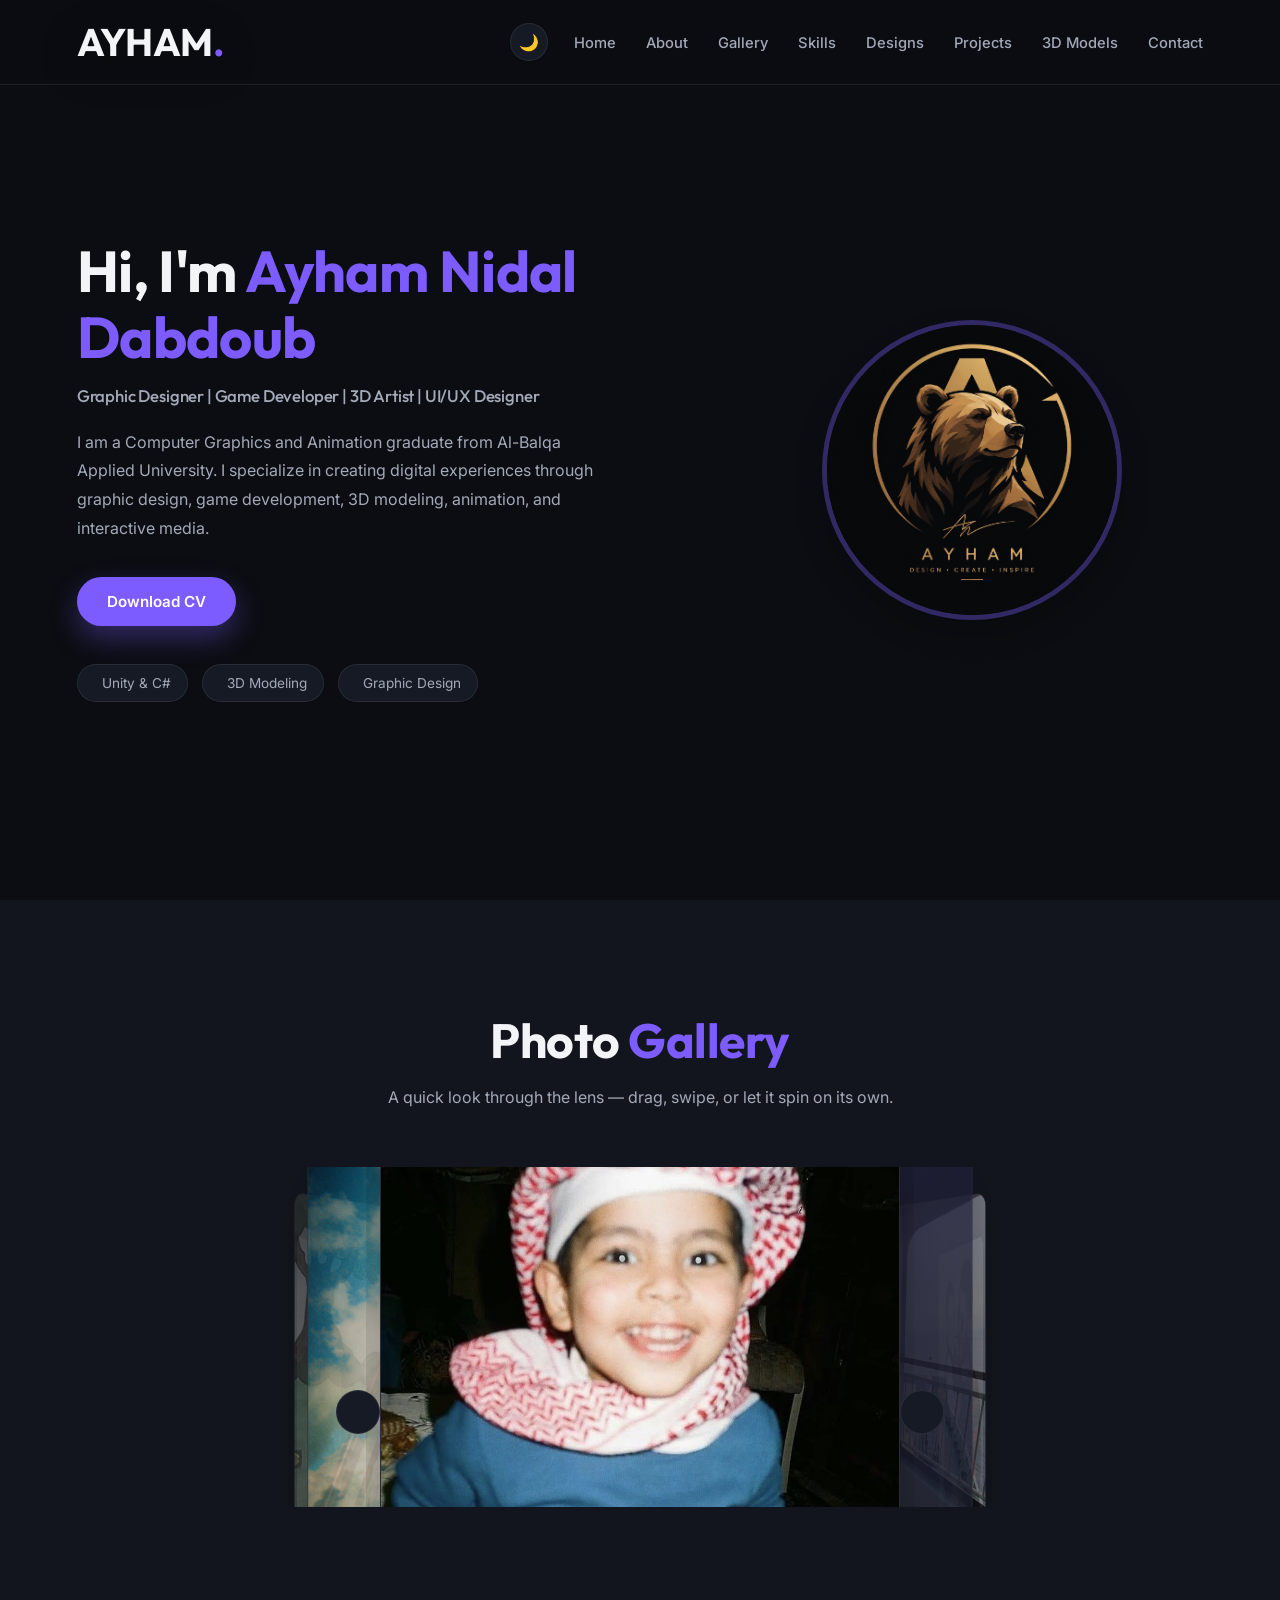
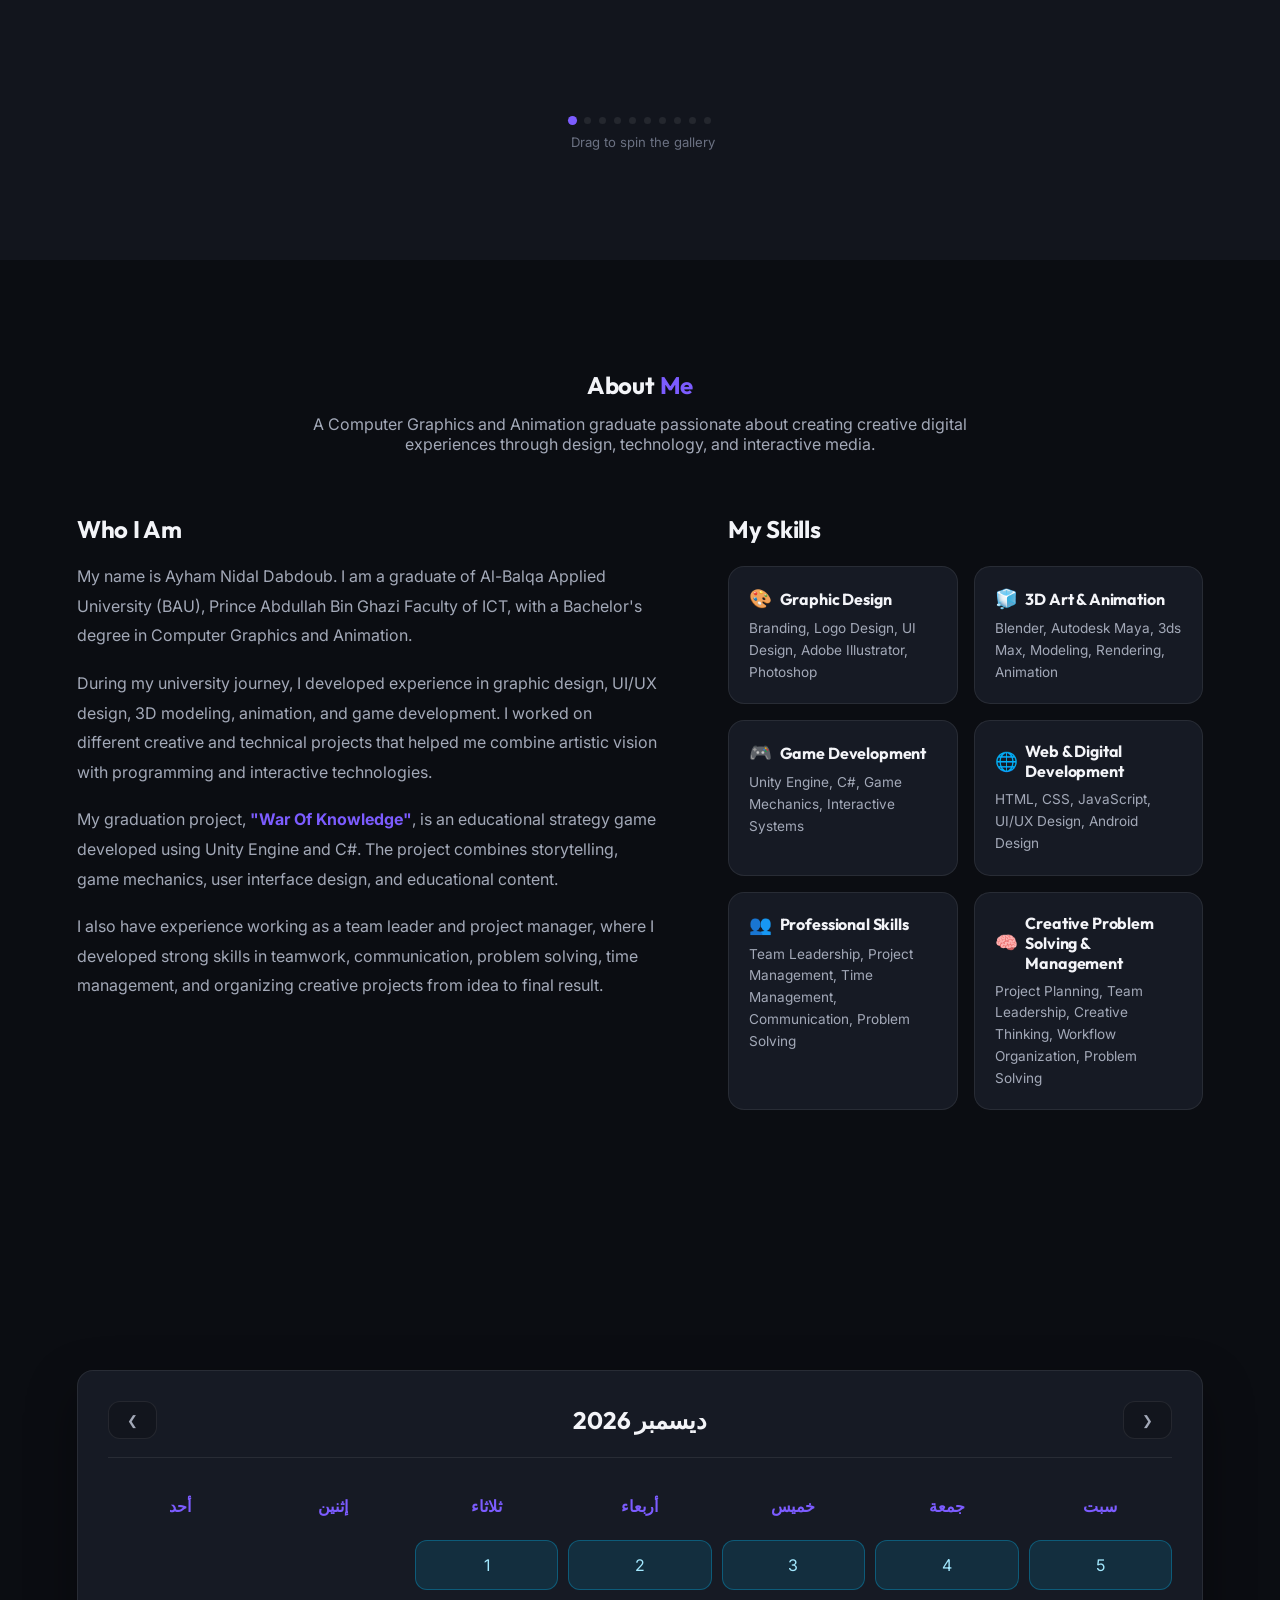
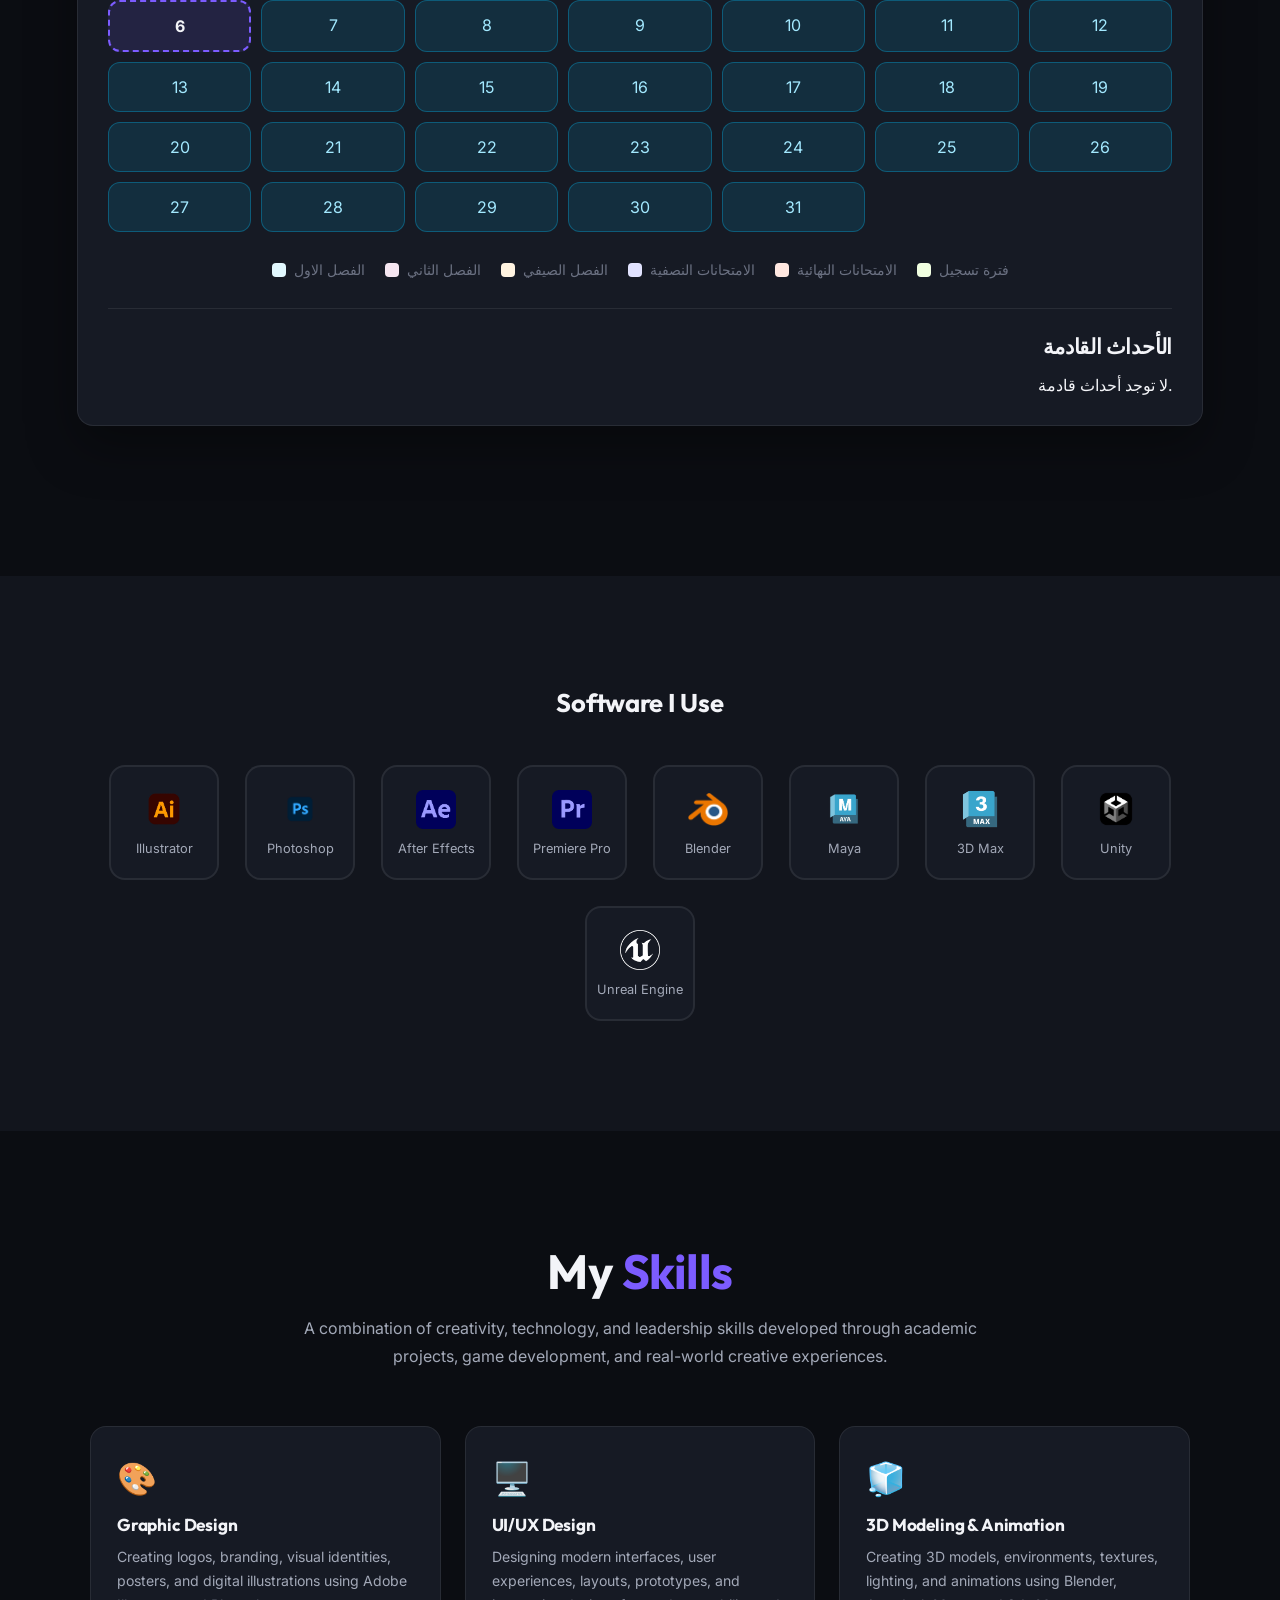
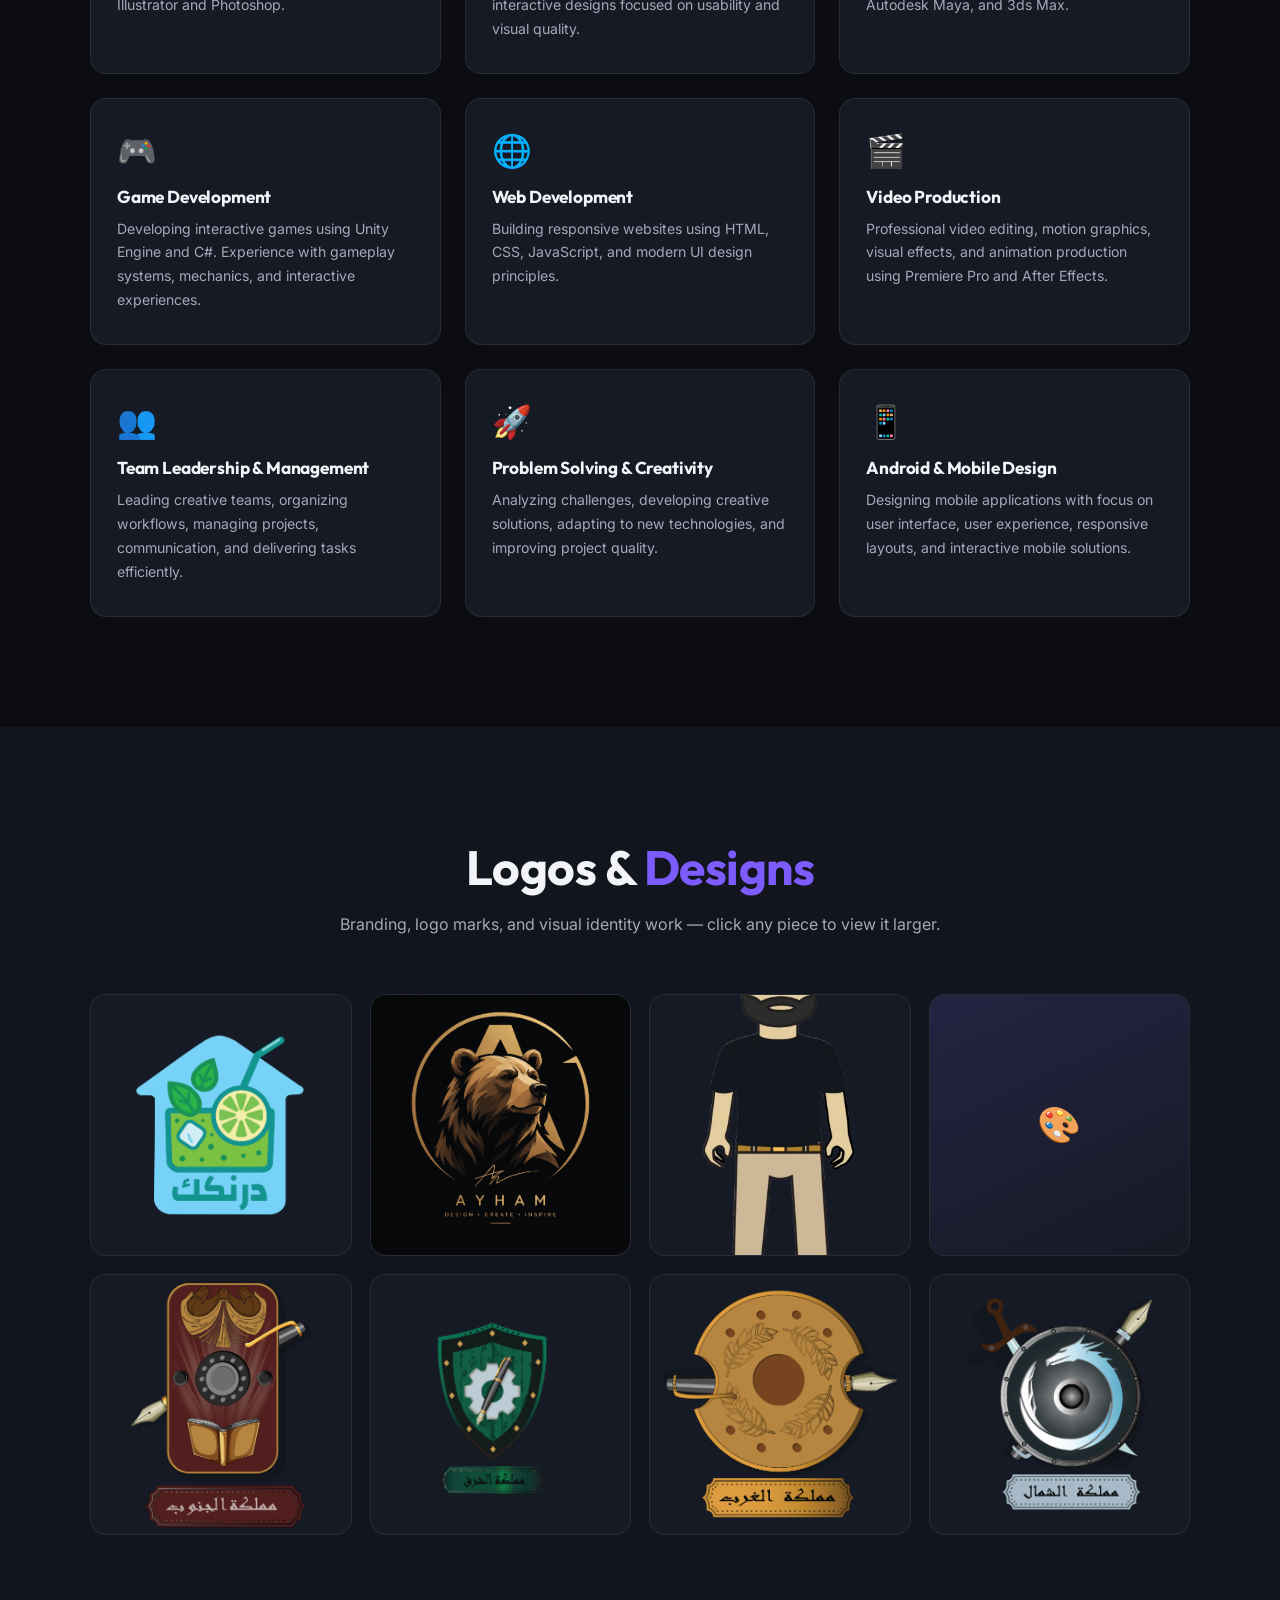
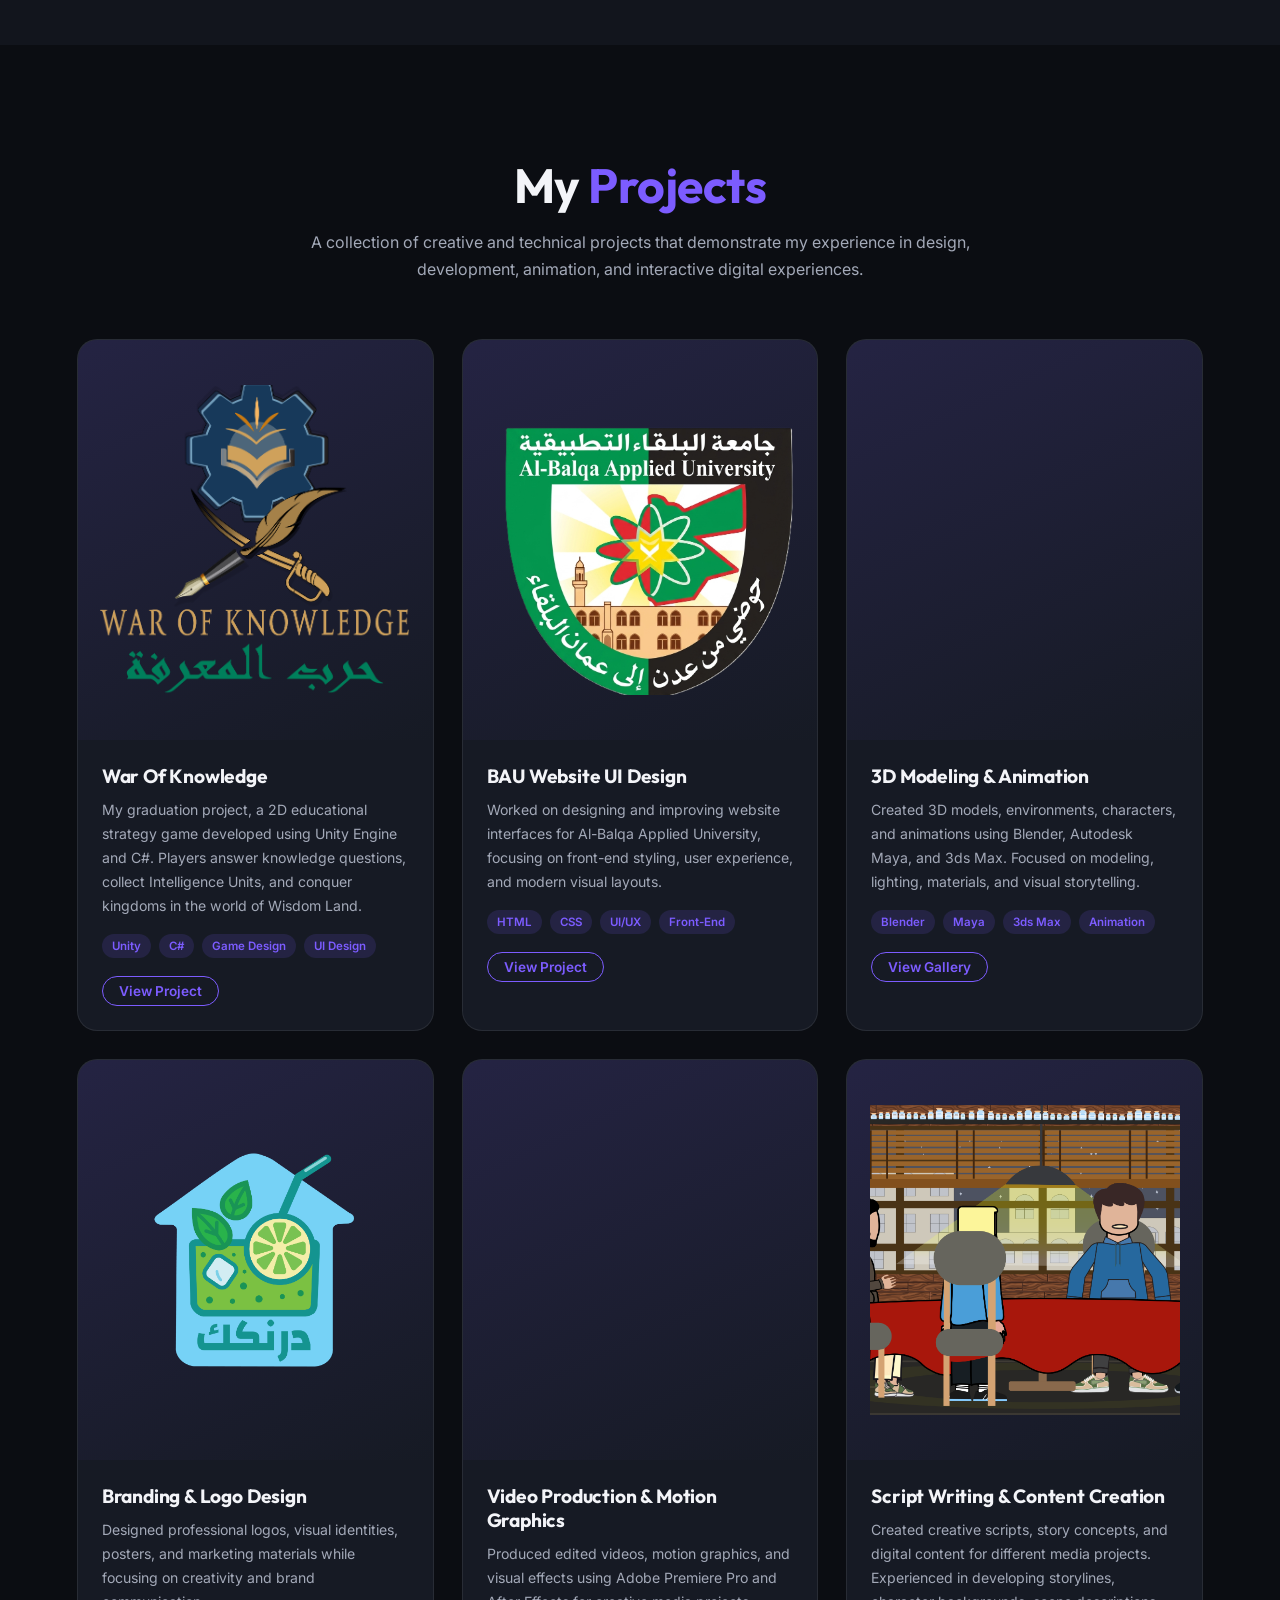
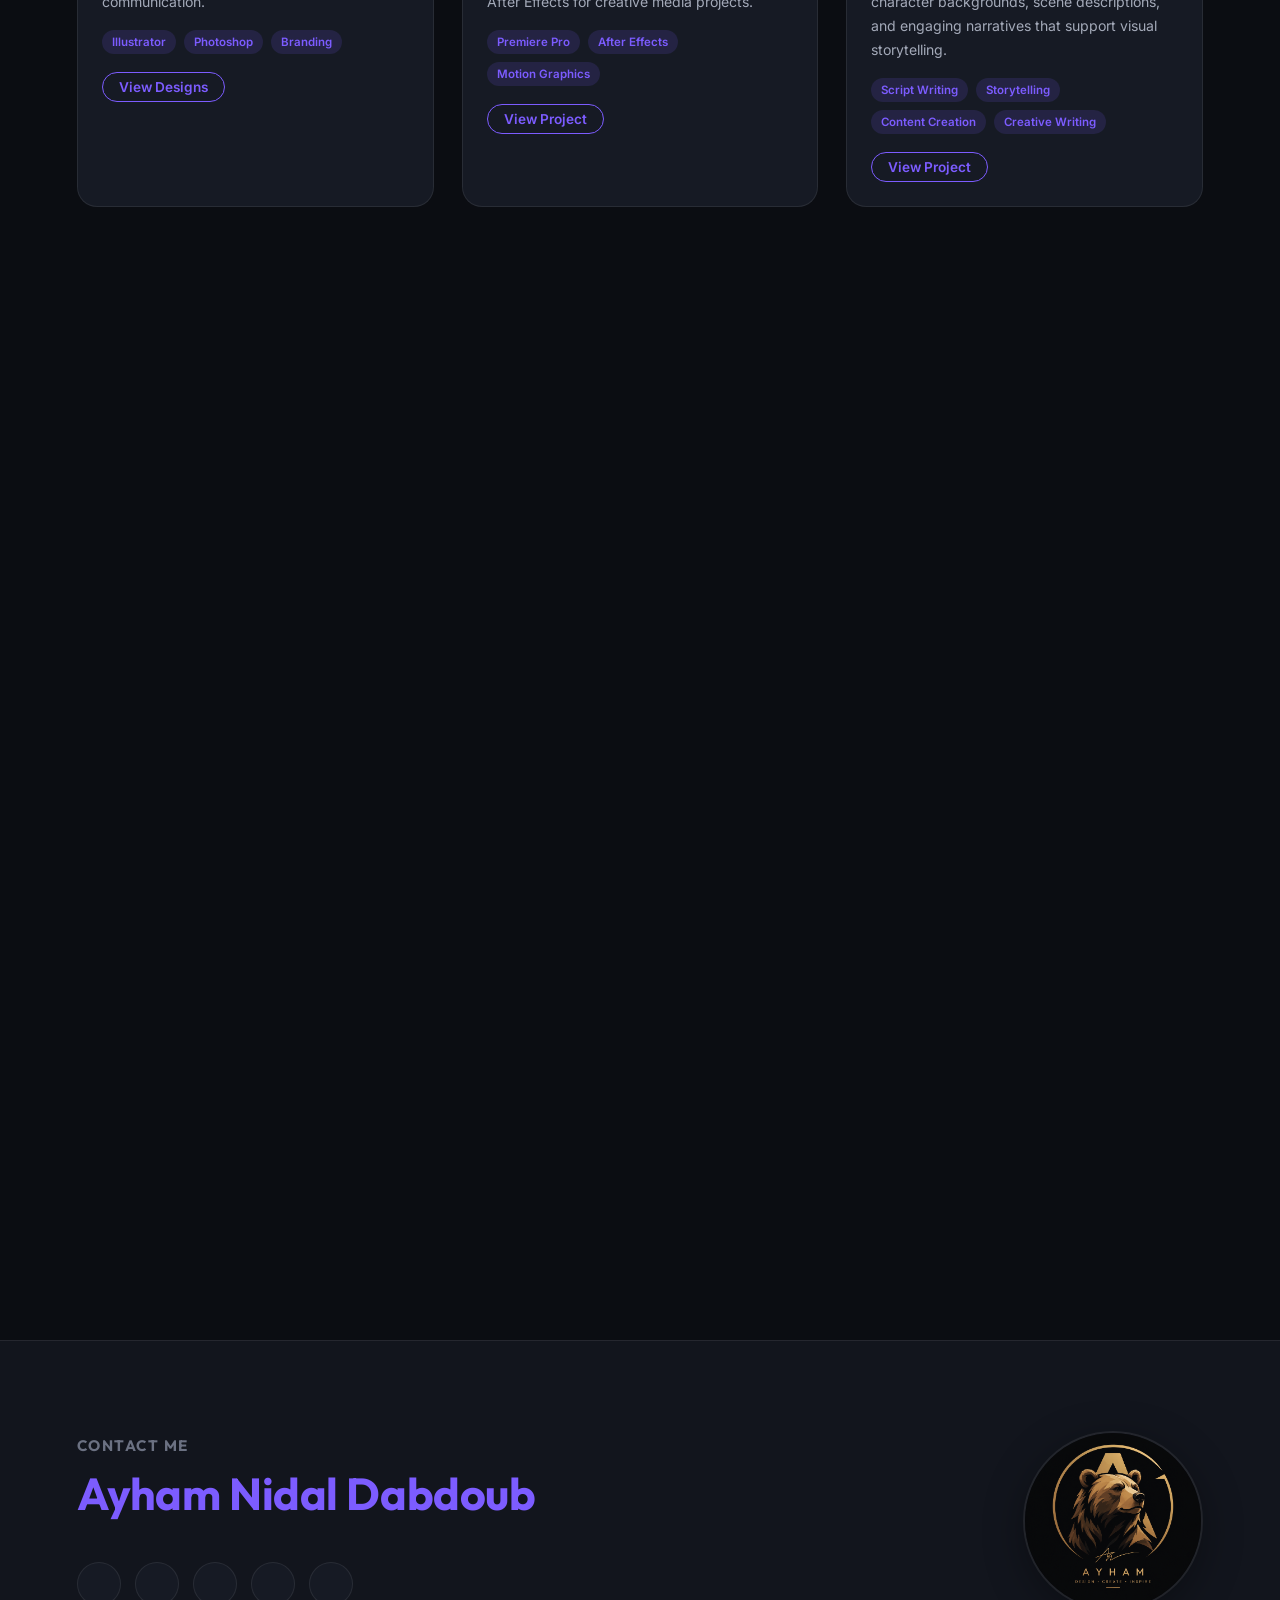
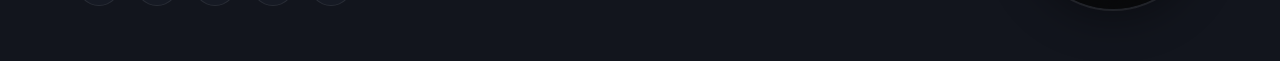
==== commit 0f03d8d8: "Add files via upload" ====
--- a/index.html
+++ b/index.html
@@ -7,7 +7,7 @@
 
     <title>Ayham Dabdoub | Portfolio</title>
 
-    <link rel="stylesheet" href="style2.css">
+    <link rel="stylesheet" href="style1.css">
 
     <link href="https://unpkg.com/aos@2.3.1/dist/aos.css" rel="stylesheet">
 
@@ -971,7 +971,7 @@
 });
 </script>
 
-<script src="app2.js"></script>
+<script src="app1.js"></script>
 <script src="calenderjv.js" defer></script>
 
   <script src="events.js"></script>
--- a/style1.css
+++ b/style1.css
@@ -0,0 +1,1352 @@
+
+@import url('https://fonts.googleapis.com/css2?family=Outfit:wght@500;600;700;800&family=Inter:wght@400;500;600&display=swap');
+
+:root{
+  --bg: #0b0d12;
+  --bg-soft: #12151d;
+  --card: #161a24;
+  --card-border: rgba(255,255,255,0.08);
+  --ink: #f3f4f8;
+  --ink-dim: #a3a9b8;
+  --ink-faint: #6b7182;
+  --accent: #7c5cff;
+  --accent-2: #ff6b6b;
+  --accent-soft: rgba(124,92,255,0.14);
+  --shadow: 0 20px 50px rgba(0,0,0,0.35);
+  --radius: 16px;
+  --font-display: 'Outfit', sans-serif;
+  --font-body: 'Inter', sans-serif;
+  --edge: 6vw;
+}
+
+[data-theme="light"]{
+  --bg: #f6f6fb;
+  --bg-soft: #ffffff;
+  --card: #ffffff;
+  --card-border: rgba(15,17,24,0.08);
+  --ink: #14151c;
+  --ink-dim: #4d5162;
+  --ink-faint: #82869a;
+  --accent-soft: rgba(124,92,255,0.10);
+  --shadow: 0 20px 50px rgba(20,20,40,0.08);
+}
+
+*{margin:0; padding:0; box-sizing:border-box;}
+html{scroll-behavior:smooth;}
+body{
+  background:var(--bg);
+  color:var(--ink);
+  font-family:var(--font-body);
+  transition:background .4s ease, color .4s ease;
+  overflow-x:hidden;
+}
+h1,h2,h3{font-family:var(--font-display); font-weight:700; letter-spacing:-0.01em;}
+a{text-decoration:none; color:inherit;}
+ul{list-style:none;}
+img{max-width:100%; display:block;}
+button{font-family:inherit; cursor:pointer;}
+section{padding:110px var(--edge);}
+
+::selection{background:var(--accent); color:#fff;}
+
+.section-title{text-align:center; max-width:720px; margin:0 auto 56px;}
+.section-title h1{font-size:clamp(2rem, 4.2vw, 3rem);}
+.section-title h1 span{color:var(--accent);}
+.section-title p{color:var(--ink-dim); margin-top:14px; font-size:1rem; line-height:1.7;}
+
+/* ---------------------------------------------------------
+   NAV
+--------------------------------------------------------- */
+header{
+  position:fixed; top:0; left:0; right:0; z-index:200;
+  backdrop-filter:blur(14px);
+  background:color-mix(in srgb, var(--bg) 78%, transparent);
+  border-bottom:1px solid var(--card-border);
+}
+nav{
+  display:flex; align-items:center; justify-content:space-between;
+  padding:18px var(--edge);
+}
+.logo span{color:var(--accent);}
+.logo{
+    font-size:2.4rem ;
+    border-radius:50%;
+    transition: .4s ease;
+    filter: drop-shadow(0 10px 20px rgba(0,0,0,.35));
+}
+
+.logo:hover{
+    transform: scale(1.08) rotate(-3deg);
+}
+.nav-actions{display:flex; align-items:center; gap:26px;}
+.nav-actions ul{display:flex; gap:30px;}
+.nav-actions ul li a{
+  font-size:0.92rem; font-weight:500; color:var(--ink-dim);
+  position:relative; padding-bottom:4px; transition:color .25s ease;
+}
+.nav-actions ul li a::after{
+  content:""; position:absolute; left:0; bottom:0; width:0; height:1.5px; background:var(--accent);
+  transition:width .25s ease;
+}
+.nav-actions ul li a:hover{color:var(--ink);}
+.nav-actions ul li a:hover::after{width:100%;}
+
+#theme-btn{
+  width:38px; height:38px; border-radius:50%; border:1px solid var(--card-border);
+  background:var(--card); font-size:1rem; display:flex; align-items:center; justify-content:center;
+  transition:transform .3s ease, background .3s ease;
+}
+#theme-btn:hover{transform:rotate(15deg);}
+
+#nav-burger{
+  display:none; flex-direction:column; gap:5px; width:26px; background:none; border:none;
+}
+#nav-burger span{width:100%; height:2px; background:var(--ink); border-radius:2px; transition:transform .3s ease, opacity .3s ease;}
+body.nav-open #nav-burger span:nth-child(1){transform:translateY(7px) rotate(45deg);}
+body.nav-open #nav-burger span:nth-child(2){opacity:0;}
+body.nav-open #nav-burger span:nth-child(3){transform:translateY(-7px) rotate(-45deg);}
+
+@media (max-width:960px){
+  #nav-burger{display:flex;}
+  .nav-actions ul{
+    position:fixed; top:70px; right:0; left:0; flex-direction:column; gap:0;
+    background:var(--bg-soft); border-bottom:1px solid var(--card-border);
+    max-height:0; overflow:hidden; transition:max-height .4s ease;
+  }
+  body.nav-open .nav-actions ul{max-height:400px;}
+  .nav-actions ul li{width:100%;}
+  .nav-actions ul li a{display:block; padding:16px var(--edge); border-top:1px solid var(--card-border);}
+}
+
+/* ---------------------------------------------------------
+   HERO
+--------------------------------------------------------- */
+.hero{
+  min-height:100vh; padding-top:150px;
+  display:flex; align-items:center; justify-content:space-between; gap:60px; flex-wrap:wrap;
+}
+.hero-text{flex:1 1 480px;}
+.hero-text h1{font-size:clamp(2.2rem, 5.4vw, 3.6rem); line-height:1.15;}
+.hero-text h1 span{color:var(--accent);}
+.hero-text h2{font-size:1.05rem; font-weight:500; color:var(--ink-dim); margin-top:14px;}
+.hero-text p{color:var(--ink-dim); margin-top:22px; line-height:1.8; max-width:52ch;}
+
+.buttons{margin-top:34px;}
+.btn-cv{
+  display:inline-flex; align-items:center; gap:10px; padding:15px 30px; border-radius:999px;
+  background:var(--accent); color:#fff; font-weight:600; font-size:0.95rem;
+  box-shadow:0 12px 28px #7c5cff59;
+  transition:transform .25s ease, box-shadow .25s ease;
+}
+.btn-cv:hover{transform:translateY(-3px); box-shadow:0 18px 34px rgba(124,92,255,0.45);}
+
+.hero-skills{display:flex; gap:14px; margin-top:38px; flex-wrap:wrap;}
+.hero-skills div{
+  display:flex; align-items:center; gap:8px; padding:10px 16px; border-radius:999px;
+  background:var(--card); border:1px solid var(--card-border); font-size:0.85rem; color:var(--ink-dim);
+}
+.hero-skills i{color:var(--accent);}
+
+.hero-image{flex:1 1 340px; display:flex; justify-content:center;}
+.hero-image img{
+    width:300px;
+    border-radius:50%;
+    border:5px solid #7c5cff59;
+    transition: transform 0.5s ease, border-color 0.5s ease, box-shadow 0.5s ease;
+    cursor:pointer;
+    box-shadow:0 15px 30px rgba(0,0,0,.2);
+}
+
+.hero-image img:hover{
+    transform:scale(1.1) rotate(2deg);
+    border-color:#7d5cff;
+    box-shadow:0 20px 40px #7d5cff83;
+}
+
+/* ---------------------------------------------------------
+   GALLERY — 3D rotating carousel
+--------------------------------------------------------- */
+.gallery{background:var(--bg-soft); overflow:hidden;}
+.carousel-3d{padding-top: 150px;
+  position:relative; display:flex; align-items:center; justify-content:center;
+  height:340px; perspective:1200px; touch-action:pan-y;  overflow:hidden;
+}
+.carousel-stage{
+  position:relative; width:520px; height:580px; transform-style:preserve-3d; cursor:grab;
+}
+.carousel-stage:active{cursor:grabbing;}
+.carousel-item{
+  position:absolute; inset:0; border-radius:18px; overflow:hidden;
+  border:1px solid var(--card-border); box-shadow:var(--shadow);
+  transition:transform .6s cubic-bezier(.22,1,.36,1), opacity .6s ease;
+  background:var(--card);
+}
+.carousel-item img{width:100%; height:100%; object-fit:cover;}
+.carousel-fallback{
+  width:100%; height:100%; display:flex; align-items:center; justify-content:center;
+  font-size:2.4rem; background:linear-gradient(155deg, var(--accent-soft), var(--card));
+  color:var(--accent);
+}
+.carousel-arrow{
+  width:44px; height:44px; border-radius:50%; border:1px solid var(--card-border);
+  background:var(--card); color:var(--ink); display:flex; align-items:center; justify-content:center;
+  transition:background .25s ease, transform .25s ease; z-index:5; flex-shrink:0;
+}
+.carousel-arrow:hover{background:var(--accent); color:#fff; transform:scale(1.06);}
+.carousel-dots{display:flex; justify-content:center; gap:8px; margin-top:210px;}
+.carousel-dots span{
+  width:7px; height:7px; border-radius:50%; background:var(--card-border); cursor:pointer;
+  transition:background .25s ease, transform .25s ease;
+}
+.carousel-dots span.active{background:var(--accent); transform:scale(1.3);}
+.carousel-hint{text-align:center; margin-top:10px; color:var(--ink-faint); font-size:0.82rem;}
+.carousel-hint i{margin-right:6px;}
+/* ==========================================
+   3D CAROUSEL RESPONSIVE
+========================================== */
+
+@media (max-width: 992px) {
+
+  .carousel-3d{
+    padding-top:100px;
+    height:280px;
+  }
+
+  .carousel-stage{
+    width:360px;
+    height:420px;
+  }
+
+  .carousel-arrow{
+    width:40px;
+    height:40px;
+  }
+
+  .carousel-dots{
+    margin-top:120px;
+  }
+
+}
+
+
+@media (max-width: 768px) {
+
+  .carousel-3d{
+    padding-top:70px;
+    height:240px;
+    gap:10px;
+  }
+
+  .carousel-stage{
+    width:280px;
+    height:340px;
+  }
+
+  .carousel-item{
+    border-radius:14px;
+  }
+
+  .carousel-arrow{
+    width:36px;
+    height:36px;
+    font-size:.9rem;
+  }
+
+  .carousel-dots{
+    margin-top:90px;
+    gap:6px;
+  }
+
+  .carousel-dots span{
+    width:6px;
+    height:6px;
+  }
+
+  .carousel-hint{
+    margin-top:8px;
+    font-size:.75rem;
+    padding:0 12px;
+  }
+
+}
+
+
+@media (max-width: 480px) {
+
+  .carousel-3d{
+    padding-top:50px;
+    height:210px;
+    gap:8px;
+  }
+
+  .carousel-stage{
+    width:220px;
+    height:280px;
+  }
+
+  .carousel-item{
+    border-radius:12px;
+  }
+
+  .carousel-arrow{
+    width:32px;
+    height:32px;
+    font-size:.8rem;
+  }
+
+  .carousel-dots{
+    margin-top:70px;
+    gap:5px;
+  }
+
+  .carousel-dots span{
+    width:5px;
+    height:5px;
+  }
+
+  .carousel-hint{
+    font-size:.7rem;
+    padding:0 10px;
+  }
+
+}
+/* ---------------------------------------------------------
+   ABOUT
+--------------------------------------------------------- */
+.about-title{text-align:center; max-width:680px; margin:0 auto 60px;}
+.about-title h1 span{color:var(--accent);}
+.about-title p{color:var(--ink-dim); margin-top:14px;}
+.about-content{display:grid; grid-template-columns:1.1fr 0.9fr; gap:70px;}
+.about-text h2{font-size:1.5rem; margin-bottom:18px;}
+.about-text p{color:var(--ink-dim); line-height:1.85; margin-bottom:18px;}
+.about-text strong{color:var(--accent);}
+
+.skills h2{font-size:1.5rem; margin-bottom:22px;}
+.skill-box{display:grid; grid-template-columns:1fr 1fr; gap:16px;}
+.skill-box > div{
+  background:var(--card); border:1px solid var(--card-border); border-radius:var(--radius);
+  padding:20px; transition:transform .3s ease, border-color .3s ease;
+}
+.skill-box > div:hover{transform:translateY(-4px); border-color:var(--accent);}
+.skill-box h3{font-size:1rem; display:flex; align-items:center; gap:8px; margin-bottom:8px;}
+.skill-emoji{font-size:1.15rem;}
+.skill-box p{color:var(--ink-dim); font-size:0.85rem; line-height:1.6;}
+
+@media (max-width:900px){
+  .about-content{grid-template-columns:1fr;}
+  .skill-box{grid-template-columns:1fr 1fr;}
+}
+@media (max-width:560px){
+  .skill-box{grid-template-columns:1fr;}
+}
+
+/* ---------------------------------------------------------
+   SOFTWARE
+--------------------------------------------------------- */
+.software{text-align:center; background:var(--bg-soft);}
+.software h2{font-size:1.6rem; margin-bottom:46px;}
+.software-icons{display:flex; flex-wrap:wrap; justify-content:center; gap:26px;}
+.software-card{
+  width:110px; padding:22px 10px; background:var(--card); border:2px solid var(--card-border);
+  border-radius:var(--radius); transition:transform .3s ease, border-color .3s ease;
+}
+.software-card:hover{transform:translateY(-6px); border-color:var(--accent);}
+.software-card img{width:40px; height:40px; object-fit:contain; margin:0 auto 12px;}
+.software-card p{font-size:0.8rem; color:var(--ink-dim);}
+.img-fallback-emoji{font-size:1.8rem; margin-bottom:10px;}
+
+/* ---------------------------------------------------------
+   SKILLS SECTION (cards)
+--------------------------------------------------------- */
+.skills-container{
+  display:grid; grid-template-columns:repeat(3, 1fr); gap:24px; max-width:1100px; margin:0 auto;
+}
+.skill-card{
+  background:var(--card); border:1px solid var(--card-border); border-radius:var(--radius);
+  padding:32px 26px; transition:transform .3s ease, border-color .3s ease, box-shadow .3s ease;
+}
+.skill-card:hover{transform:translateY(-6px); border-color:var(--accent); box-shadow:var(--shadow);}
+.skill-icon{font-size:2rem; margin-bottom:16px;}
+.skill-card h2{font-size:1.08rem; margin-bottom:10px;}
+.skill-card p{color:var(--ink-dim); font-size:0.88rem; line-height:1.7;}
+
+@media (max-width:900px){.skills-container{grid-template-columns:1fr 1fr;}}
+@media (max-width:560px){.skills-container{grid-template-columns:1fr;}}
+
+/* ---------------------------------------------------------
+   DESIGNS (logos & designs gallery)
+--------------------------------------------------------- */
+.designs{background:var(--bg-soft);}
+.designs-grid{
+  display:grid; grid-template-columns:repeat(4, 1fr); gap:18px; max-width:1100px; margin:0 auto;
+}
+.design-tile{
+  position:relative; aspect-ratio:1; border-radius:var(--radius); overflow:hidden; cursor:pointer;
+  border:1px solid var(--card-border); background:var(--card);
+}
+.design-tile img{width:100%; height:100%; object-fit:cover; transition:transform .5s ease;}
+.design-tile .fallback{
+  width:100%; height:100%; display:flex; align-items:center; justify-content:center; font-size:2.2rem;
+  background:linear-gradient(155deg, var(--accent-soft), var(--card)); color:var(--accent);
+}
+.design-tile .tile-overlay{
+  position:absolute; inset:0; display:flex; align-items:flex-end; padding:14px;
+  background:linear-gradient(to top, rgba(0,0,0,0.65), transparent 55%);
+  opacity:0; transition:opacity .3s ease;
+}
+.design-tile:hover .tile-overlay{opacity:1;}
+.design-tile:hover img{transform:scale(1.08);}
+.design-tile .tile-overlay span{color:#fff; font-size:0.82rem; font-weight:500;}
+
+@media (max-width:900px){.designs-grid{grid-template-columns:repeat(3,1fr);}}
+@media (max-width:600px){.designs-grid{grid-template-columns:repeat(2,1fr);}}
+
+/* ---------------------------------------------------------
+   PROJECTS
+--------------------------------------------------------- */
+.projects-container{
+  display:grid; grid-template-columns:repeat(auto-fit, minmax(320px, 1fr)); gap:28px; max-width:1200px; margin:0 auto;
+}
+
+.project-image{
+  width:100%; height:400px; overflow:hidden; background:linear-gradient(155deg, var(--accent-soft), var(--card));
+  display:flex; align-items:center; justify-content:center;
+}
+
+.project-visual video {
+    width: 640px;
+  height: 400px;
+    object-fit: cover; 
+    border-radius: inherit; 
+  display: block;
+  transition: transform 0.5s ease;
+}
+.project-card:hover .project-visual video {
+  transform: scale(1.08);
+}
+.project-card {
+  background: var(--card);
+  border: 1px solid var(--card-border);
+  border-radius: 20px;
+  overflow: hidden;
+  transition: 0.4s;
+}
+
+.project-card:hover {
+  transform: translateY(-10px);
+  border-color: var(--accent);
+  box-shadow: 0 15px 35px var(--accent-soft);
+}
+
+.project-card img {
+  padding: 20px;
+  width: 350px;
+  height: 350px;
+  object-fit: cover;
+  transition: 0.5s;
+}
+
+.project-card:hover img {
+  transform: scale(1.08);
+}
+
+.project-image .fallback{font-size:2.4rem; color:var(--accent);}
+.project-info{padding:24px;}
+.project-info h2{font-size:1.2rem; margin-bottom:10px;}
+.project-info p{color:var(--ink-dim); font-size:0.88rem; line-height:1.7; margin-bottom:16px;}
+.project-tags{display:flex; flex-wrap:wrap; gap:8px; margin-bottom:18px;}
+.project-tags span{
+  font-size:0.72rem; padding:5px 10px; border-radius:999px; background:var(--accent-soft); color:var(--accent);
+  font-weight:600;}
+.project-btn {
+  display: inline-flex;
+  align-items: center;
+  gap: 8px;
+  font-size: 0.85rem;
+  font-weight: 600;
+  color: var(--accent);
+  text-decoration: none;
+  
+  /* Pill Styling */
+  border: 1.5px solid var(--accent);
+  border-radius: 50px;
+  padding: 6px 16px;
+  background: transparent;
+  
+  /* Smooth transition for multiple properties */
+  transition: all 0.25s cubic-bezier(0.25, 0.8, 0.25, 1);
+}
+
+/* Hover effects */
+.project-btn:hover {
+  background: var(--accent);
+  color: #ffffff; /* Contrast text color */
+  box-shadow: 0 4px 12px rgba(124, 92, 255, 0.25); /* Glow effect */
+  transform: translateY(-2px);
+}
+
+/* Active click state */
+.project-btn:active {
+  transform: translateY(0);
+  box-shadow: 0 2px 6px rgba(124, 92, 255, 0.15);
+}
+.models-tabs {
+  display: flex;
+  justify-content: center;
+  flex-wrap: wrap;
+  gap: 14px;
+  margin-bottom: 40px;
+}
+
+.models-tab {
+  display: flex;
+  align-items: center;
+  gap: 10px;
+  padding: 13px 22px;
+  border-radius: 999px;
+  border: 1px solid var(--card-border);
+  background: var(--card);
+  color: var(--ink-dim);
+  font-size: 0.9rem;
+  font-weight: 600;
+  transition: all 0.25s ease;
+}
+
+.models-tab.active {
+  background: var(--accent);
+  color: #ffffff;
+  border-color: var(--accent);
+}
+
+.tag-recommended {
+  padding: 2px 7px;
+  border-radius: 999px;
+  background: rgba(255, 255, 255, 0.22);
+  color: inherit;
+  font-size: 0.62rem;
+  text-transform: uppercase;
+  letter-spacing: 0.06em;
+}
+
+.models-tab:not(.active) .tag-recommended {
+  background: var(--accent-soft);
+  color: var(--accent);
+}
+
+/* --- Panel Layout --- */
+.models-panel {
+  max-width: 1100px;
+  margin: 0 auto;
+}
+
+.viewer-wrap {
+  display: grid;
+  grid-template-columns: 1fr; /* Force it to take 100% of the width */
+  gap: 24px;
+  width: 100%;
+}
+
+.viewer-canvas-box {
+  position: relative;
+  width: 100%; /* Ensures it fills the entire width */
+  height: 500px; /* You can increase the height slightly so it looks balanced when wide */
+  border-radius: var(--radius);
+  border: 1px solid var(--card-border);
+  background: radial-gradient(circle at 50% 30%, var(--accent-soft), var(--bg-soft) 70%);
+  overflow: hidden;
+}
+
+.viewer-canvas-box canvas {
+  display: block;
+  width: 100%;
+  height: 100%;
+}
+
+.viewer-overlay {
+  position: absolute;
+  top: 16px;
+  left: 16px;
+  padding: 8px 12px;
+  border-radius: 8px;
+  background: color-mix(in srgb, var(--card) 80%, transparent);
+  color: var(--ink-faint);
+  font-size: 0.78rem;
+  pointer-events: none;
+}
+
+/* --- Controls & UI Buttons --- */
+.viewer-controls {
+  position: absolute;
+  bottom: 16px;
+  right: 16px;
+  display: flex;
+  gap: 10px;
+}
+
+.viewer-btn {
+  display: flex;
+  align-items: center;
+  justify-content: center;
+  width: 38px;
+  height: 38px;
+  border-radius: 50%;
+  border: 1px solid var(--card-border);
+  background: color-mix(in srgb, var(--card) 85%, transparent);
+  color: var(--ink-dim);
+  transition: all 0.25s ease;
+}
+
+.viewer-btn.active, 
+.viewer-btn:hover {
+  background: var(--accent);
+  color: #ffffff;
+  border-color: var(--accent);
+}
+
+.viewer-hint {
+  margin-top: 18px;
+  text-align: center;
+  color: var(--ink-faint);
+  font-size: 0.82rem;
+}
+
+.viewer-hint i {
+  margin-right: 6px;
+}
+
+/* --- Render Grid & Tiles --- */
+.renders-grid {
+  display: grid;
+  grid-template-columns: repeat(3, 1fr);
+  gap: 18px;
+}
+
+.render-tile {
+  position: relative;
+  aspect-ratio: 1;
+  border-radius: var(--radius);
+  border: 1px solid var(--card-border);
+  cursor: pointer;
+  overflow: hidden;
+  
+  /* Checkerboard Background Pattern */
+  background-color: var(--card);
+  background-image:
+    linear-gradient(45deg, var(--card-border) 25%, transparent 25%),
+    linear-gradient(-45deg, var(--card-border) 25%, transparent 25%),
+    linear-gradient(45deg, transparent 75%, var(--card-border) 75%),
+    linear-gradient(-45deg, transparent 75%, var(--card-border) 75%);
+  background-size: 20px 20px;
+  background-position: 0 0, 0 10px, 10px -10px, -10px 0px;
+}
+
+.render-tile img {
+  width: 100%;
+  height: 100%;
+  padding: 10px;
+  object-fit: contain;
+}
+
+.render-tile .fallback {
+  display: flex;
+  align-items: center;
+  justify-content: center;
+  width: 100%;
+  height: 100%;
+  color: var(--accent);
+  font-size: 2.2rem;
+}
+
+/* =========================================================
+   MEDIA QUERIES (Responsive Design)
+========================================================= */
+
+@media (max-width: 800px) {
+  .viewer-wrap {
+    grid-template-columns: 1fr;
+  }
+  
+  .renders-grid {
+    grid-template-columns: repeat(2, 1fr);
+  }
+}
+
+
+
+/* ---------------------------------------------------------
+   LIGHTBOX
+--------------------------------------------------------- */
+.lightbox{
+  position:fixed; inset:0; z-index:500; background:rgba(6,7,10,0.92);
+  display:flex; align-items:center; justify-content:center; padding:40px;
+  opacity:0; visibility:hidden; transition:opacity .3s ease, visibility .3s ease;
+}
+.lightbox.open{opacity:1; visibility:visible;}
+.lightbox img{max-width:90vw; max-height:85vh; border-radius:10px; box-shadow:0 30px 80px rgba(0,0,0,0.5);}
+.lightbox-close{
+  position:absolute; top:26px; right:34px; font-size:2.2rem; color:#fff; background:none; border:none; line-height:1;
+}
+
+/* ---------------------------------------------------------
+   CONTACT / BOTTOM BAR
+--------------------------------------------------------- */
+.bottom-bar{
+  padding:90px var(--edge) 50px; background:var(--bg-soft); border-top:1px solid var(--card-border);
+  display:flex; align-items:center; justify-content:space-between; gap:30px; flex-wrap:wrap;
+}
+.Contact-Us h3{color:var(--ink-faint); font-size:0.95rem; text-transform:uppercase; letter-spacing:0.1em; margin-bottom:10px;}
+.Contact-Us h1{font-size:clamp(1.8rem, 4vw, 2.8rem);}
+.Contact-Us h1 span{color:var(--accent);}
+.Contact-Us a{
+  display:inline-flex; align-items:center; justify-content:center; width:44px; height:44px; margin-right:10px;
+  border-radius:50%; background:var(--card); border:1px solid var(--card-border); color:var(--ink-dim);
+  transition:all .25s ease;
+}
+.Contact-Us a:hover{background:var(--accent); color:#fff; transform:translateY(-4px);}
+.bottom-bar > a img.logo{width:180px; height:180px; border-radius:50%; object-fit:cover; border:2px solid var(--card-border);}
+
+@media (max-width:700px){
+  .bottom-bar{flex-direction:column; text-align:center;}
+}
+
+/* ---------------------------------------------------------
+   MISC
+--------------------------------------------------------- */
+@media (prefers-reduced-motion: reduce){
+  *{transition-duration:0.05s !important; animation-duration:0.05s !important;}
+}
+/* ==========================================
+   CALENDAR STYLES (MATCHED DESIGN)
+========================================== */
+.calendar-container {
+  max-width: 900px;
+  margin: 40px auto;
+  background: var(--card); /* لون الكارت الداكن المتناسق */
+  border: 1px solid var(--card-border);
+  border-radius: var(--radius);
+  padding: 30px;
+  box-shadow: var(--shadow);
+}
+
+.calendar-header {
+  display: flex;
+  justify-content: space-between;
+  align-items: center;
+  margin-bottom: 24px;
+  border-bottom: 1px solid var(--card-border);
+  padding-bottom: 18px;
+}
+
+.calendar-header h2 {
+  font-family: var(--font-display);
+  font-size: 1.5rem;
+  font-weight: 700;
+  color: var(--ink);
+}
+
+.calendar-header button {
+  background: var(--bg-soft);
+  color: var(--ink-dim);
+  border: 1px solid var(--card-border);
+  padding: 10px 18px;
+  border-radius: 12px;
+  font-weight: 500;
+  cursor: pointer;
+  transition: all 0.3s ease;
+}
+
+.calendar-header button:hover {
+  background: var(--accent); /* اللون البنفسجي المضيء */
+  color: #ffffff;
+  border-color: var(--accent);
+  transform: translateY(-2px);
+  box-shadow: 0 4px 12px rgba(124, 92, 255, 0.3);
+}
+
+.calendar-grid {
+  display: grid;
+  grid-template-columns: repeat(7, 1fr);
+  gap: 10px;
+}
+
+.day {
+  text-align: center;
+  padding: 14px 10px;
+  border-radius: 12px;
+  background: var(--bg-soft);
+  border: 1px solid var(--card-border);
+  color: var(--ink-dim);
+  cursor: pointer;
+  transition: all 0.25s ease;
+}
+
+.day:hover {
+  background: var(--accent-soft);
+  color: var(--ink);
+  border-color: var(--accent);
+  transform: scale(1.06);
+  box-shadow: 0 4px 12px rgba(124, 92, 255, 0.15);
+}
+
+.day.header {
+  font-family: var(--font-display);
+  font-weight: 600;
+  background: none;
+  border: none;
+  color: var(--accent); /* تمييز أسماء الأيام بالبنفسجي */
+  cursor: default;
+}
+
+/* الأيام التي تحتوي على أحداث مضافة للتقويم */
+.day.event {
+  font-weight: 700;
+  border: 2px solid var(--accent);
+  background: rgba(124, 92, 255, 0.15);
+  color: var(--ink);
+}
+
+/* نمط اليوم الحالي */
+.day.today {
+  border: 2px dashed var(--accent);
+  background: var(--accent-soft);
+  color: var(--ink);
+  font-weight: bold;
+}
+
+/* قائمة الأحداث القادمة */
+.event-list {
+  margin-top: 30px;
+  text-align: right; /* دعم الاتجاه العربي */
+  border-top: 1px solid var(--card-border);
+  padding-top: 24px;
+}
+
+.event-list h3 {
+  font-family: var(--font-display);
+  font-size: 1.3rem;
+  color: var(--ink);
+  margin-bottom: 16px;
+}
+
+.event-item {
+  background: var(--bg-soft);
+  padding: 14px 18px;
+  margin: 10px 0;
+  border-radius: 12px;
+  border-right: 5px solid var(--accent); /* خط عمودي بنفسجي جانبي */
+  border-left: 1px solid var(--card-border);
+  border-top: 1px solid var(--card-border);
+  border-bottom: 1px solid var(--card-border);
+  color: var(--ink-dim);
+  transition: all 0.3s ease;
+  display: flex;
+  justify-content: space-between;
+  align-items: center;
+  direction: rtl;
+}
+
+.event-item:hover {
+  background: var(--card);
+  transform: translateX(-6px); /* تفاعل حركة لليمين مع الهوية العربية */
+  border-color: var(--accent);
+  box-shadow: var(--shadow);
+  color: var(--ink);
+}
+
+/* دليل الألوان السفلي */
+.legend {
+  display: flex;
+  justify-content: center;
+  gap: 20px;
+  margin: 30px 0;
+  flex-wrap: wrap;
+}
+
+.legend-item {
+  display: flex;
+  align-items: center;
+  gap: 8px;
+  font-size: 0.85rem;
+  color: var(--ink-faint);
+  transition: transform 0.3s ease;
+  cursor: default;
+}
+
+.legend-item:hover {
+  transform: scale(1.05);
+  color: var(--ink);
+}
+
+.legend-color {
+  width: 14px;
+  height: 14px;
+  border-radius: 4px;
+  border: 1px solid rgba(255, 255, 255, 0.1);
+}
+
+/* ==========================================
+   MODAL (DIALOGUE WINDOW) STYLES
+========================================== */
+.modal {
+  display: none; 
+  position: fixed; 
+  z-index: 1000; 
+  inset: 0;
+  background-color: rgba(6, 7, 10, 0.85); /* خلفية داكنة ضبابية */
+  backdrop-filter: blur(8px);
+  align-items: center;
+  justify-content: center;
+}
+
+.modal-content {
+  background: var(--card);
+  border: 1px solid var(--card-border);
+  margin: auto;
+  padding: 30px;
+  border-radius: var(--radius);
+  max-width: 450px;
+  width: 90%;
+  box-shadow: var(--shadow);
+  text-align: right; /* متناسق مع المحتوى العربي */
+  direction: rtl;
+  transform: scale(0.85);
+  opacity: 0;
+  animation: zoomIn 0.35s cubic-bezier(0.34, 1.56, 0.64, 1) forwards;
+}
+
+@keyframes zoomIn {
+  to {
+    transform: scale(1);
+    opacity: 1;
+  }
+}
+
+.modal-content h2 { 
+  margin-top: 0; 
+  color: var(--accent); 
+  font-family: var(--font-display);
+  font-size: 1.4rem;
+  margin-bottom: 12px;
+}
+
+.modal-content p {
+  color: var(--ink-dim);
+  font-size: 0.95rem;
+  line-height: 1.6;
+}
+
+/* زر إغلاق المودال */
+.close {
+  color: var(--ink-faint); 
+  float: left; /* لليسار ليتناسب مع نافذة لغتها عربية */
+  font-size: 24px;
+  font-weight: bold;
+  cursor: pointer;
+  transition: all 0.25s ease;
+  line-height: 1;
+}
+
+.close:hover {
+  color: var(--accent-2); /* تلميح باللون الأحمر عند حوم الماوس */
+  transform: scale(1.15) rotate(90deg);
+}
+/* ==========================================
+   CALENDAR STYLES (MATCHED DESIGN)
+========================================== */
+.calendar-container {
+  max-width: 1500px;
+  min-width: 100px;
+  margin: 40px auto;
+  background: var(--card); /* لون الكارت الداكن المتناسق */
+  border: 1px solid var(--card-border);
+  border-radius: var(--radius);
+  padding: 30px;
+  box-shadow: var(--shadow);
+}
+
+.calendar-header {
+  display: flex;
+  justify-content: space-between;
+  align-items: center;
+  margin-bottom: 24px;
+  border-bottom: 1px solid var(--card-border);
+  padding-bottom: 18px;
+}
+
+.calendar-header h2 {
+  font-family: var(--font-display);
+  font-size: 1.5rem;
+  font-weight: 700;
+  color: var(--ink);
+}
+
+.calendar-header button {
+  background: var(--bg-soft);
+  color: var(--ink-dim);
+  border: 1px solid var(--card-border);
+  padding: 10px 18px;
+  border-radius: 12px;
+  font-weight: 500;
+  cursor: pointer;
+  transition: all 0.3s ease;
+}
+
+.calendar-header button:hover {
+  background: var(--accent); /* اللون البنفسجي المضيء */
+  color: #ffffff;
+  border-color: var(--accent);
+  transform: translateY(-2px);
+  box-shadow: 0 4px 12px rgba(124, 92, 255, 0.3);
+}
+
+.calendar-grid {
+  display: grid;
+  grid-template-columns: repeat(7, 1fr);
+  gap: 10px;
+}
+
+.day {
+  text-align: center;
+  padding: 14px 10px;
+  border-radius: 12px;
+  background: var(--bg-soft);
+  border: 1px solid var(--card-border);
+  color: var(--ink-dim);
+  cursor: pointer;
+  transition: all 0.25s ease;
+}
+
+.day:hover {
+  background: var(--accent-soft);
+  color: var(--ink);
+  border-color: var(--accent);
+  transform: scale(1.06);
+  box-shadow: 0 4px 12px rgba(124, 92, 255, 0.15);
+}
+
+.day.header {
+  font-family: var(--font-display);
+  font-weight: 600;
+  background: none;
+  border: none;
+  color: var(--accent); /* تمييز أسماء الأيام بالبنفسجي */
+  cursor: default;
+}
+
+/* الأيام التي تحتوي على أحداث مضافة للتقويم */
+.day.event {
+  font-weight: 700;
+  border: 2px solid var(--accent);
+  background: rgba(124, 92, 255, 0.15);
+  color: var(--ink);
+}
+
+/* نمط اليوم الحالي */
+.day.today {
+  border: 2px dashed var(--accent);
+  background: var(--accent-soft);
+  color: var(--ink);
+  font-weight: bold;
+}
+
+/* قائمة الأحداث القادمة */
+.event-list {
+  margin-top: 30px;
+  text-align: right; /* دعم الاتجاه العربي */
+  border-top: 1px solid var(--card-border);
+  padding-top: 24px;
+}
+
+.event-list h3 {
+  font-family: var(--font-display);
+  font-size: 1.3rem;
+  color: var(--ink);
+  margin-bottom: 16px;
+}
+
+.event-item {
+  background: var(--bg-soft);
+  padding: 14px 18px;
+  margin: 10px 0;
+  border-radius: 12px;
+  border-right: 5px solid var(--accent); /* خط عمودي بنفسجي جانبي */
+  border-left: 1px solid var(--card-border);
+  border-top: 1px solid var(--card-border);
+  border-bottom: 1px solid var(--card-border);
+  color: var(--ink-dim);
+  transition: all 0.3s ease;
+  display: flex;
+  justify-content: space-between;
+  align-items: center;
+  direction: rtl;
+}
+
+.event-item:hover {
+  background: var(--card);
+  transform: translateX(-6px); /* تفاعل حركة لليمين مع الهوية العربية */
+  border-color: var(--accent);
+  box-shadow: var(--shadow);
+  color: var(--ink);
+}
+
+/* دليل الألوان السفلي */
+.legend {
+  display: flex;
+  justify-content: center;
+  gap: 20px;
+  margin: 30px 0;
+  flex-wrap: wrap;
+}
+
+.legend-item {
+  display: flex;
+  align-items: center;
+  gap: 8px;
+  font-size: 0.85rem;
+  color: var(--ink-faint);
+  transition: transform 0.3s ease;
+  cursor: default;
+}
+
+.legend-item:hover {
+  transform: scale(1.05);
+  color: var(--ink);
+}
+
+.legend-color {
+  width: 14px;
+  height: 14px;
+  border-radius: 4px;
+  border: 1px solid rgba(255, 255, 255, 0.1);
+}
+/* ==========================================
+   CALENDAR MOBILE RESPONSIVE
+========================================== */
+
+@media (max-width: 768px) {
+
+  .calendar-container {
+    width: calc(100% - 24px);
+    min-width: auto;
+    margin: 20px auto;
+    padding: 18px;
+    border-radius: 18px;
+  }
+
+  .calendar-header {
+    flex-direction: column;
+    gap: 15px;
+    text-align: center;
+    margin-bottom: 18px;
+    padding-bottom: 15px;
+  }
+
+  .calendar-header h2 {
+    font-size: 1.25rem;
+  }
+
+  .calendar-header button {
+    width: 100%;
+    padding: 12px;
+  }
+
+  .calendar-grid {
+    gap: 6px;
+  }
+
+  .day {
+    padding: 10px 5px;
+    font-size: 0.85rem;
+    border-radius: 10px;
+  }
+
+  .day:hover {
+    transform: scale(1.02);
+  }
+
+  .day.header {
+    font-size: 0.75rem;
+  }
+
+  .event-list {
+    margin-top: 20px;
+    padding-top: 18px;
+  }
+
+  .event-list h3 {
+    font-size: 1.1rem;
+  }
+
+  .event-item {
+    padding: 12px;
+    margin: 8px 0;
+    flex-direction: column;
+    align-items: flex-start;
+    gap: 8px;
+    text-align: right;
+  }
+
+  .legend {
+    gap: 12px;
+    margin: 20px 0;
+  }
+
+  .legend-item {
+    font-size: 0.75rem;
+  }
+
+  .legend-color {
+    width: 12px;
+    height: 12px;
+  }
+}
+
+
+/* Small phones */
+@media (max-width: 420px) {
+
+  .calendar-container {
+    width: calc(100% - 16px);
+    padding: 14px;
+  }
+
+  .calendar-grid {
+    gap: 4px;
+  }
+
+  .day {
+    padding: 8px 2px;
+    font-size: 0.75rem;
+  }
+
+  .calendar-header h2 {
+    font-size: 1.1rem;
+  }
+
+  .event-item {
+    font-size: 0.85rem;
+  }
+
+}
+/* ==========================================
+   MODAL (DIALOGUE WINDOW) STYLES
+========================================== */
+.modal {
+  display: none; 
+  position: fixed; 
+  z-index: 1000; 
+  inset: 0;
+  background-color: rgba(6, 7, 10, 0.85); /* خلفية داكنة ضبابية */
+  backdrop-filter: blur(8px);
+  align-items: center;
+  justify-content: center;
+}
+
+.modal-content {
+  background: var(--card);
+  border: 1px solid var(--card-border);
+  margin: auto;
+  padding: 30px;
+  border-radius: var(--radius);
+  max-width: 450px;
+  width: 90%;
+  box-shadow: var(--shadow);
+  text-align: right; /* متناسق مع المحتوى العربي */
+  direction: rtl;
+  transform: scale(0.85);
+  opacity: 0;
+  animation: zoomIn 0.35s cubic-bezier(0.34, 1.56, 0.64, 1) forwards;
+}
+
+@keyframes zoomIn {
+  to {
+    transform: scale(1);
+    opacity: 1;
+  }
+}
+
+.modal-content h2 { 
+  margin-top: 0; 
+  color: var(--accent); 
+  font-family: var(--font-display);
+  font-size: 1.4rem;
+  margin-bottom: 12px;
+}
+
+.modal-content p {
+  color: var(--ink-dim);
+  font-size: 0.95rem;
+  line-height: 1.6;
+}
+
+/* زر إغلاق المودال */
+.close {
+  color: var(--ink-faint); 
+  float: left; /* لليسار ليتناسب مع نافذة لغتها عربية */
+  font-size: 24px;
+  font-weight: bold;
+  cursor: pointer;
+  transition: all 0.25s ease;
+  line-height: 1;
+}
+
+.close:hover {
+  color: var(--accent-2); /* تلميح باللون الأحمر عند حوم الماوس */
+  transform: scale(1.15) rotate(90deg);
+}
+/* ==========================================
+   UPDATED CALENDAR ZONES & PERIODS (DARK THEME)
+========================================== */
+
+/* --- الفصل الأول / Zone 1 (أزرق سماوي ناعم) --- */
+.first, .zone1 { 
+  background: rgba(0, 195, 255, 0.12) ; 
+  border: 1px solid rgba(0, 195, 255, 0.3) ; 
+  color: #a3e9ff ;
+}
+
+/* --- الفصل الثاني / Zone 2 (وردي/بنفسجي فاتح ناعم) --- */
+.socund, .zone2 { 
+  background: rgba(245, 92, 255, 0.12) ; 
+  border: 1px solid rgba(245, 92, 255, 0.3) ; 
+  color: #fcaeff ;
+}
+
+/* --- الفصل الصيفي / Zone 3 (ذهبي/برتقالي دافئ) --- */
+.summer, .zone3 { 
+  background: rgba(255, 166, 0, 0.12) ; 
+  border: 1px solid rgba(255, 166, 0, 0.3) ; 
+  color: #ffd07d ;
+}
+
+/* --- الامتحانات النهائية / Zone 4 (أحمر مرجاني ناعم) --- */
+.final-exam, .zone4 { 
+  background: rgba(255, 107, 107, 0.12) ; 
+  border: 1px solid rgba(255, 107, 107, 0.3) ; 
+  color: #ffb3b3 ;
+}
+
+/* --- الامتحانات النصفية / Zone 5 (بنفسجي النيون الأساسي لموقعك) --- */
+.mid-exam, .zone5 { 
+  background: rgba(124, 92, 255, 0.15) ; 
+  border: 1px solid rgba(124, 92, 255, 0.4) ; 
+  color: #cbbfff ;
+}
+
+/* --- فترة التسجيل / Zone 6 (أخضر نيون هادئ) --- */
+.maijor, .zone6 { 
+  background: rgba(0, 255, 102, 0.1) ; 
+  border: 1px solid rgba(0, 255, 102, 0.3) ; 
+  color: #b3ffd1 ;
+}
+
+
+/* ==========================================
+   MATCHING LEGEND COLORS (ألوان الدليل المحدثة)
+========================================== */
+.legend-color.legend-sem1 { background: #00c3ff; box-shadow: 0 0 8px rgba(0, 195, 255, 0.5); }
+.legend-color.legend-sem2 { background: #f55cff; box-shadow: 0 0 8px rgba(245, 92, 255, 0.5); }
+.legend-color.legend-summer { background: #ffa600; box-shadow: 0 0 8px rgba(255, 166, 0, 0.5); }
+.legend-color.legend-mid { background: #7c5cff; box-shadow: 0 0 8px rgba(124, 92, 255, 0.5); }
+.legend-color.legend-finals { background: #ff6b6b; box-shadow: 0 0 8px rgba(255, 107, 107, 0.5); }
+.legend-color.legend-reg { background: #00ff66; box-shadow: 0 0 8px rgba(0, 255, 102, 0.5); }
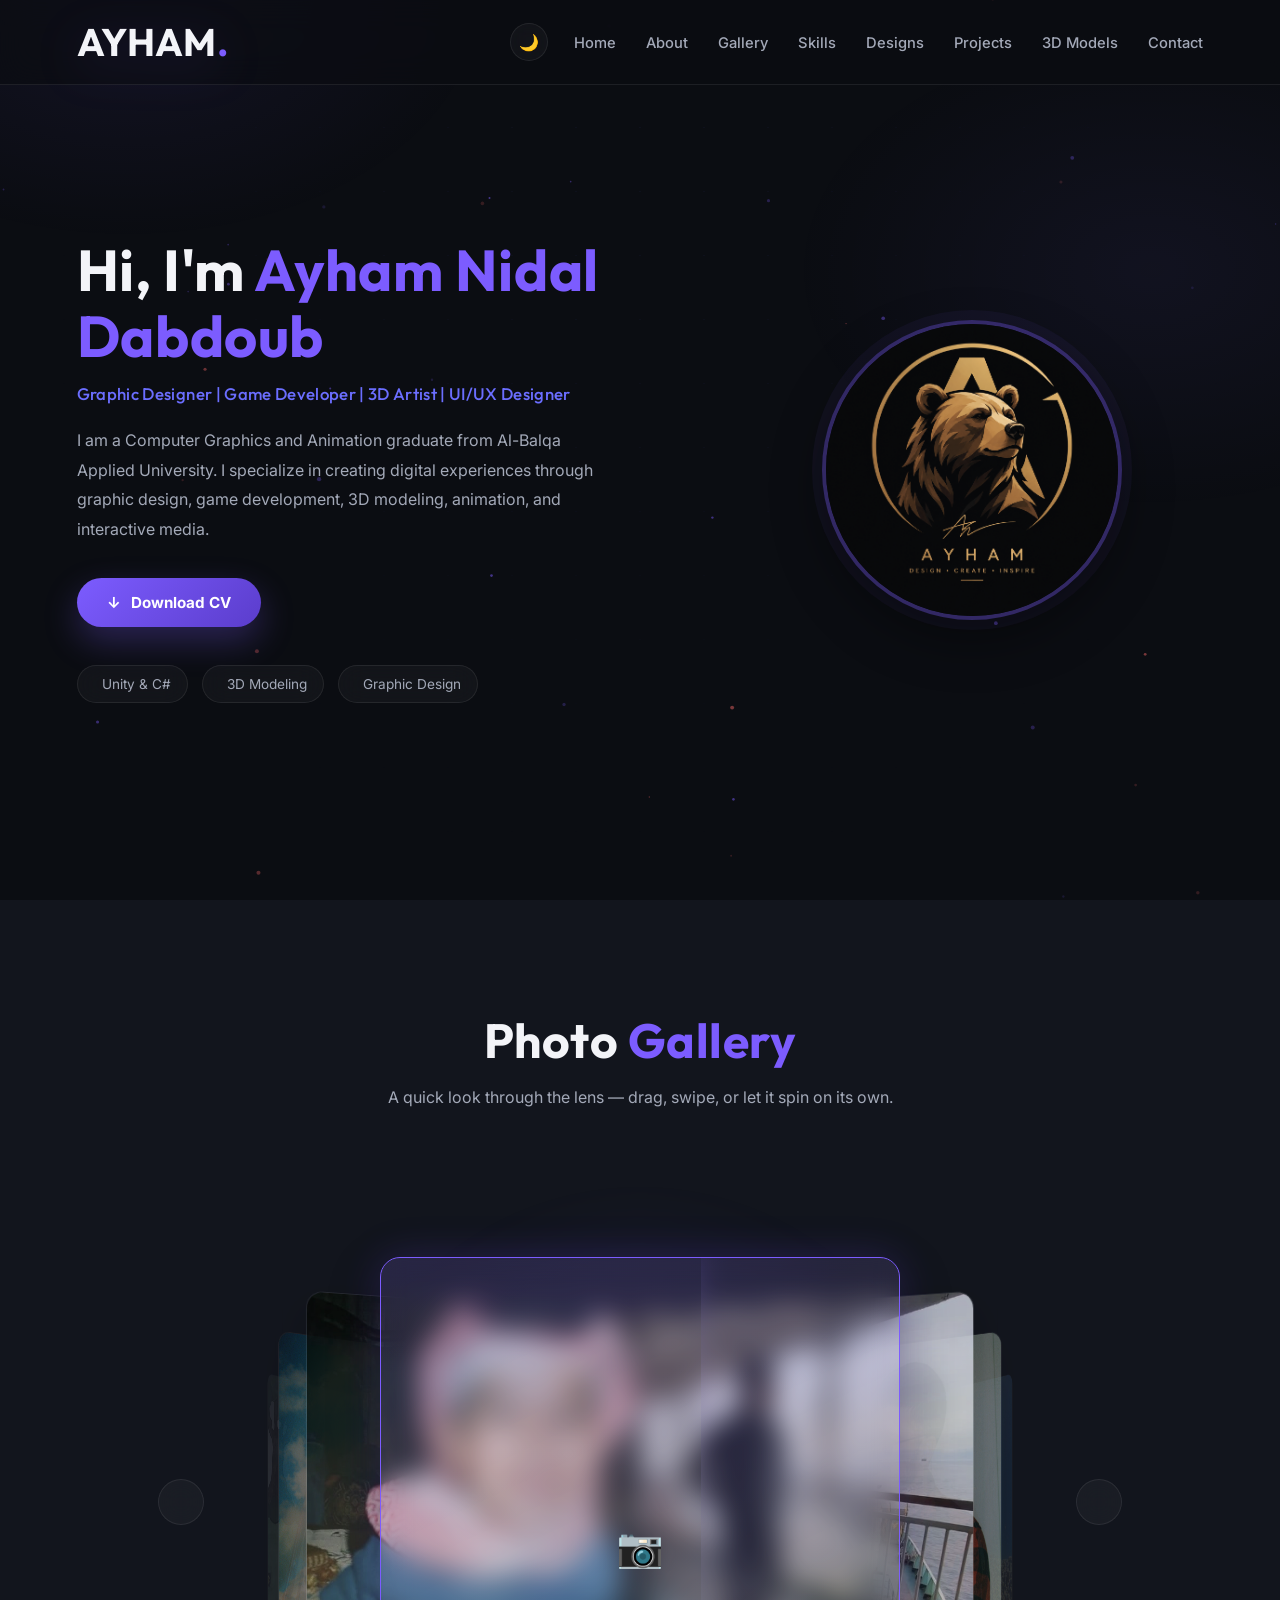
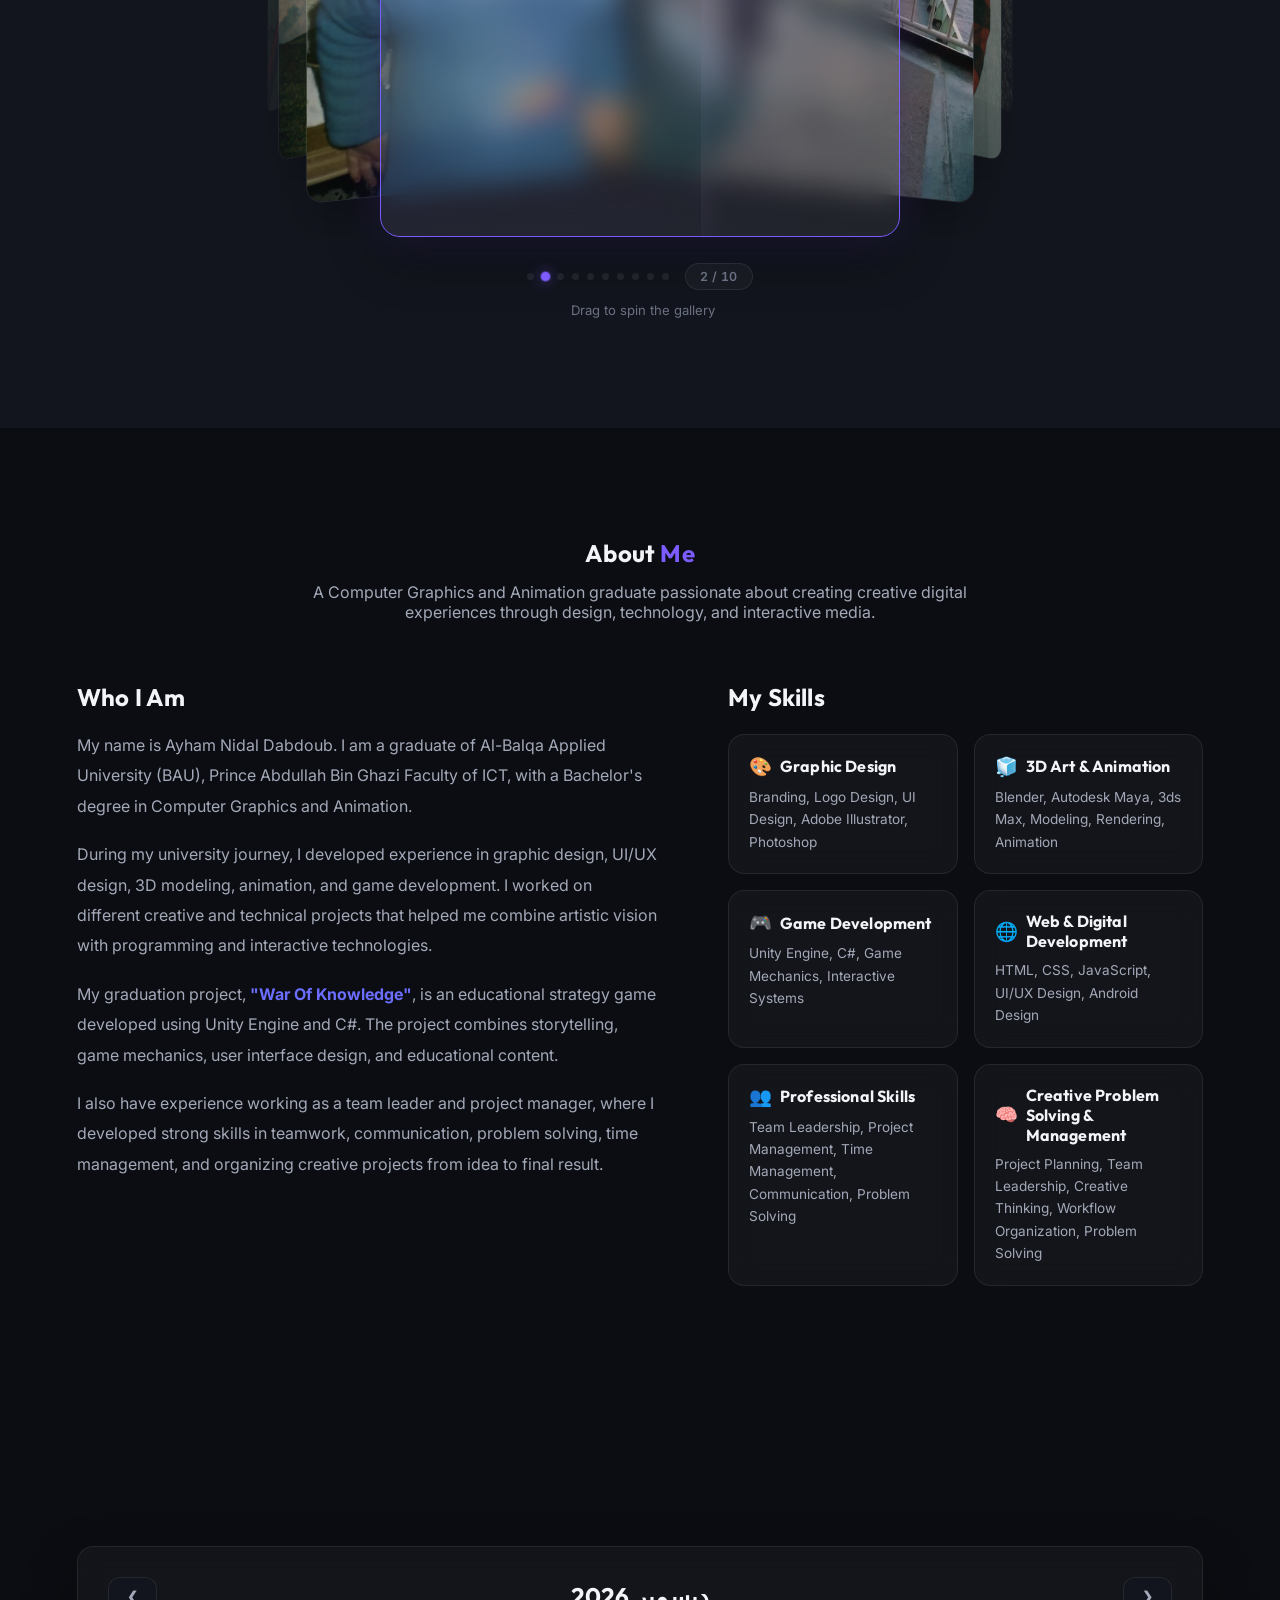
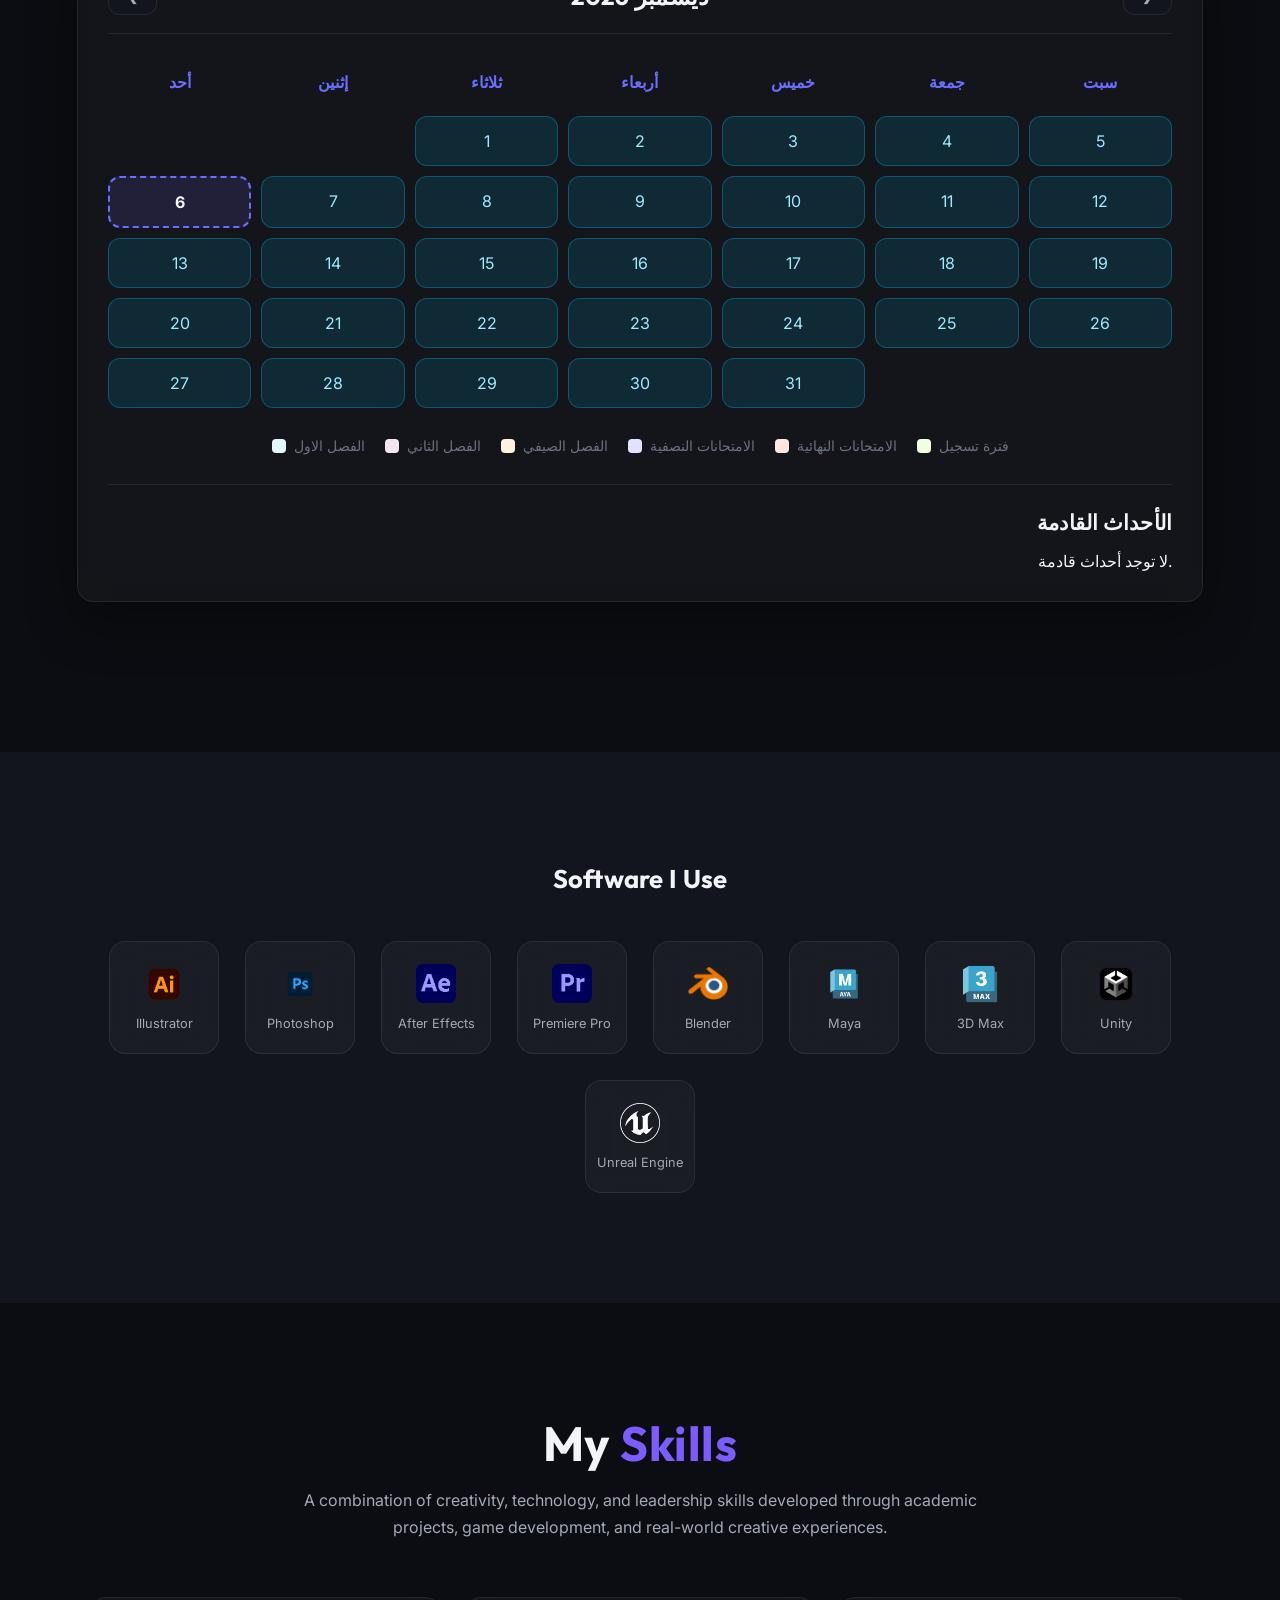
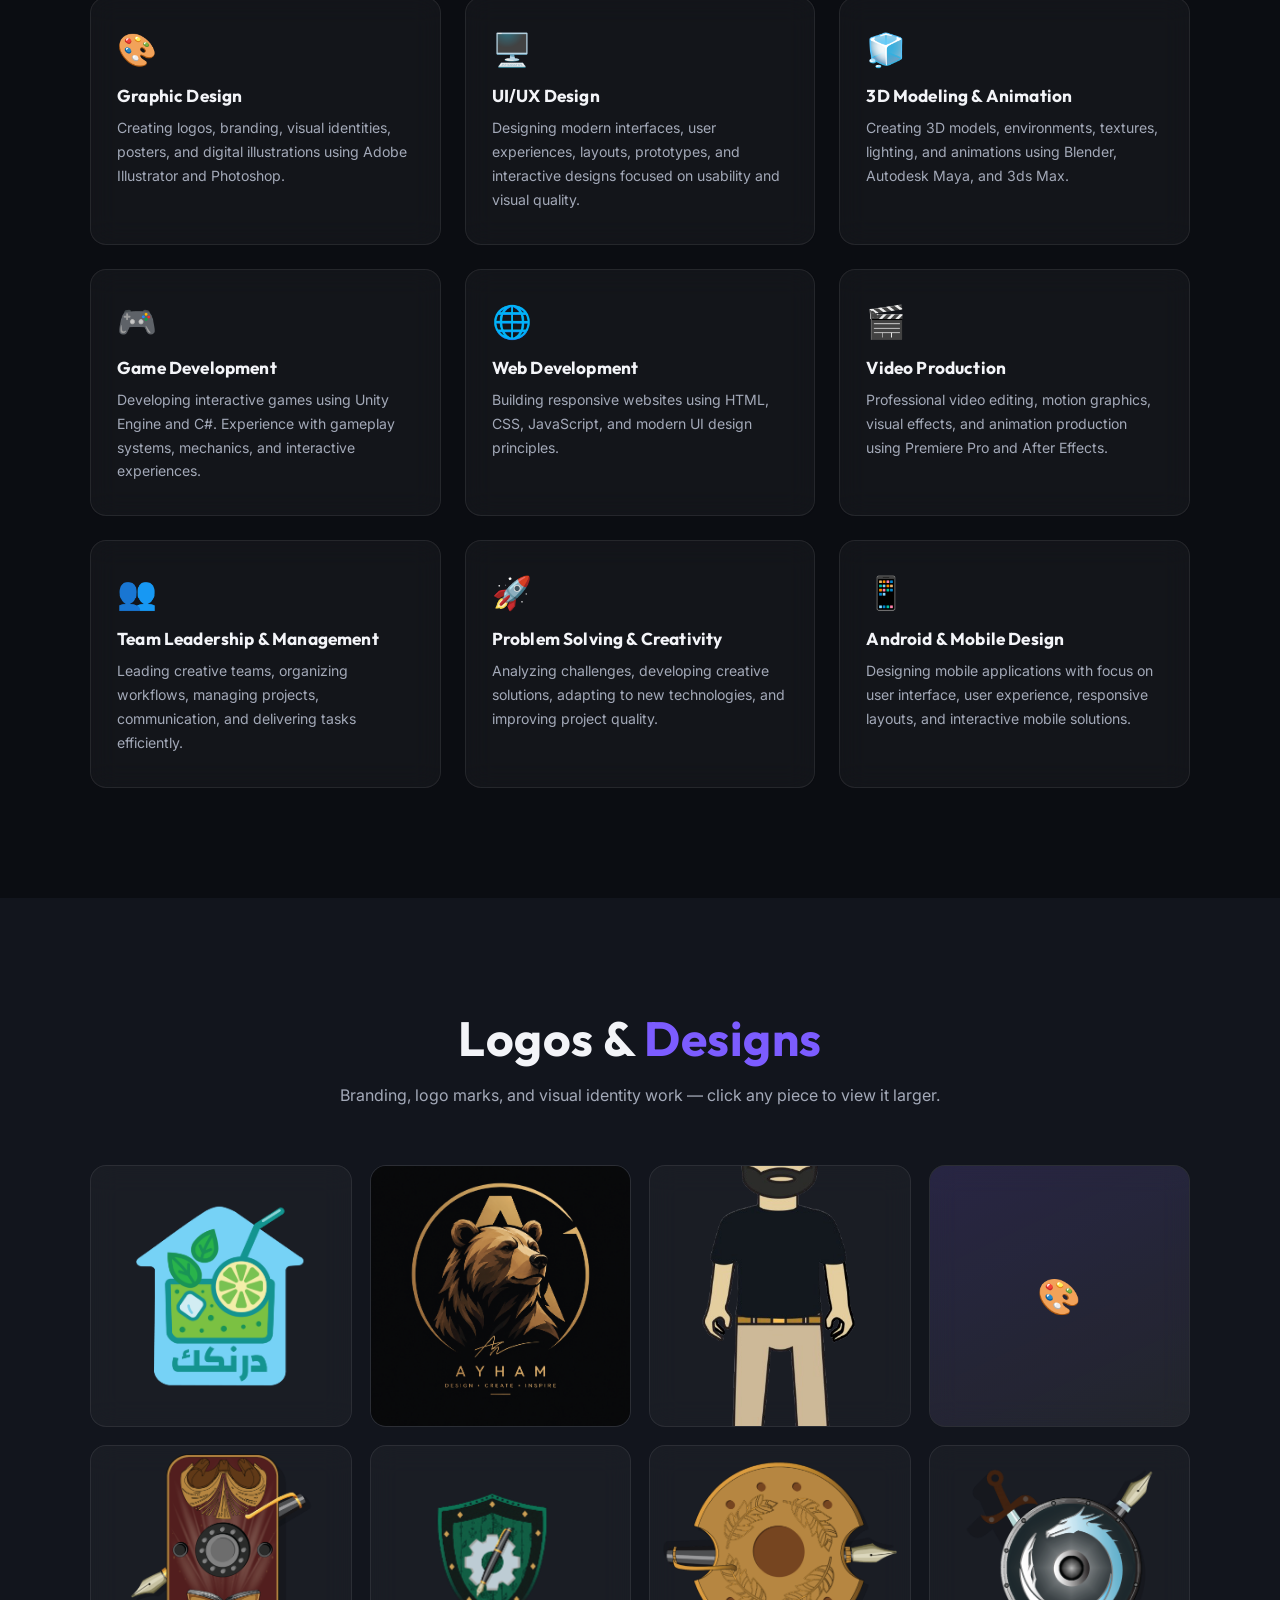
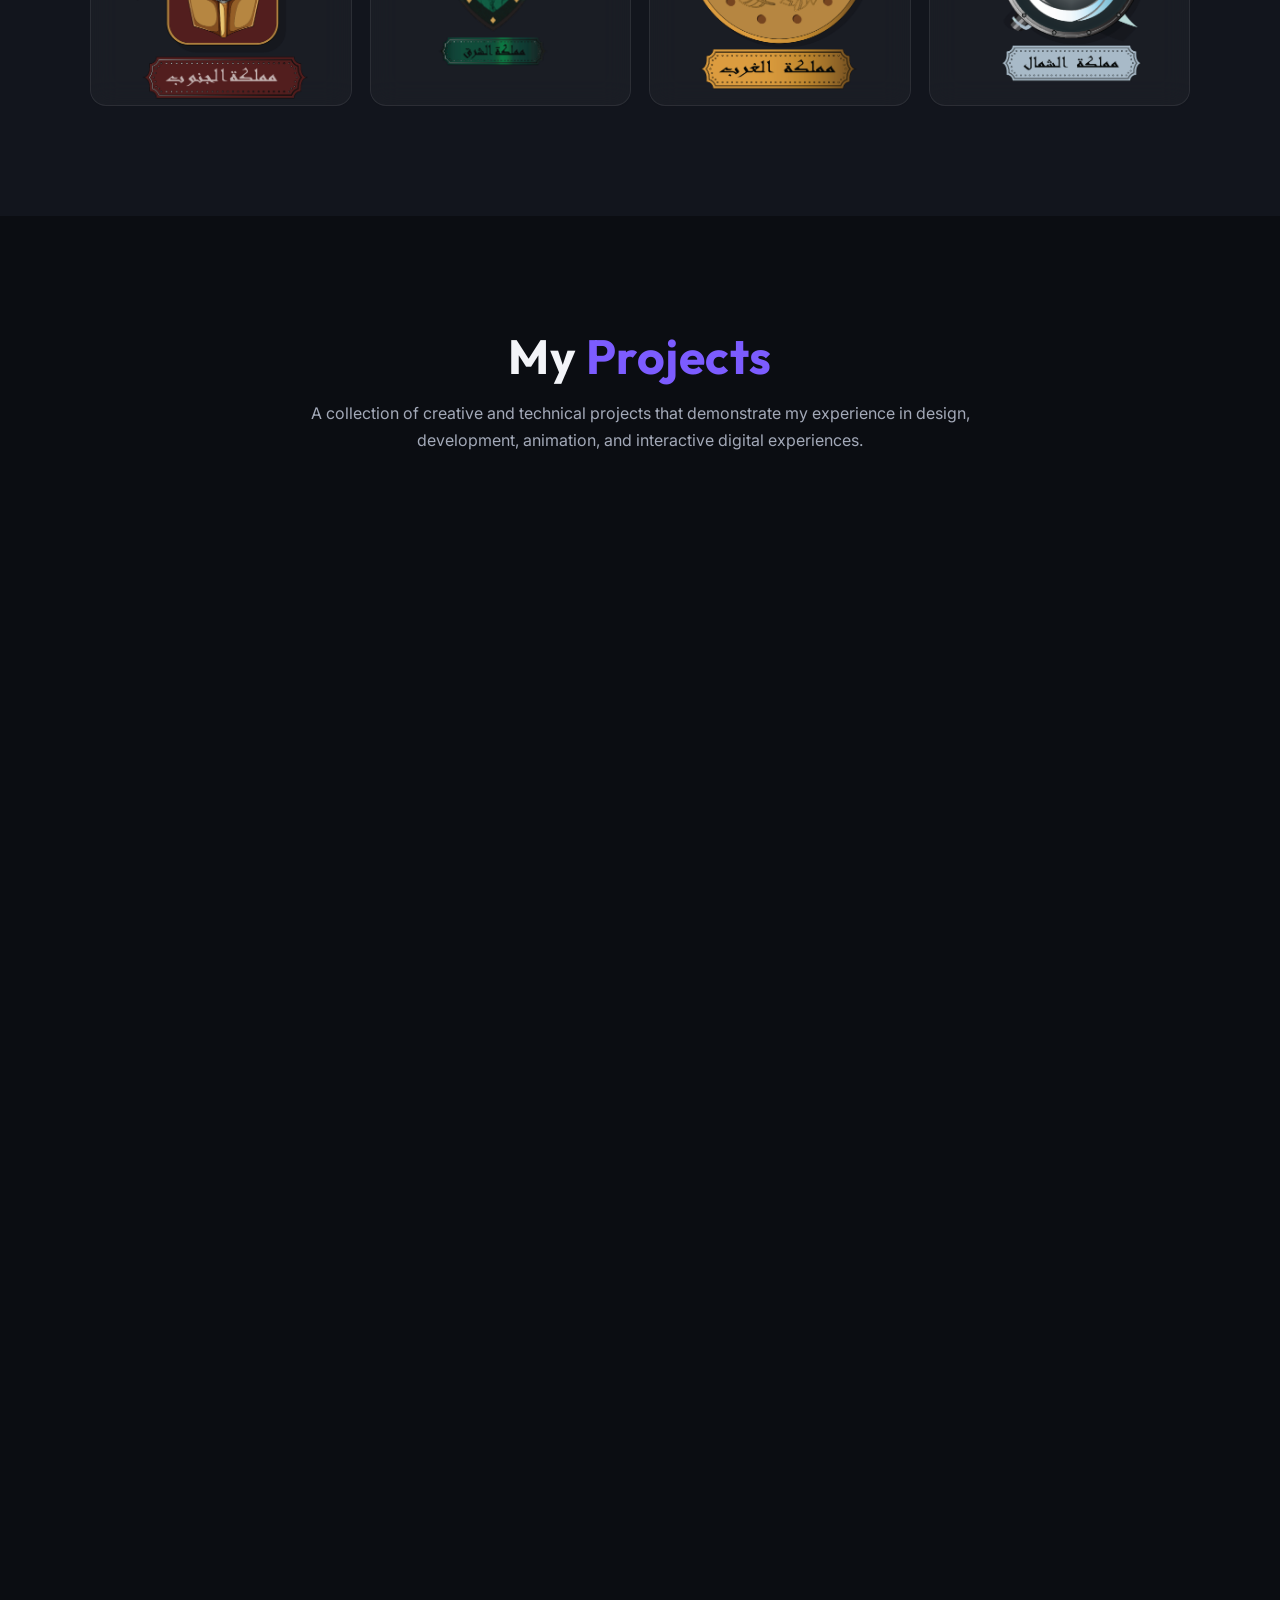
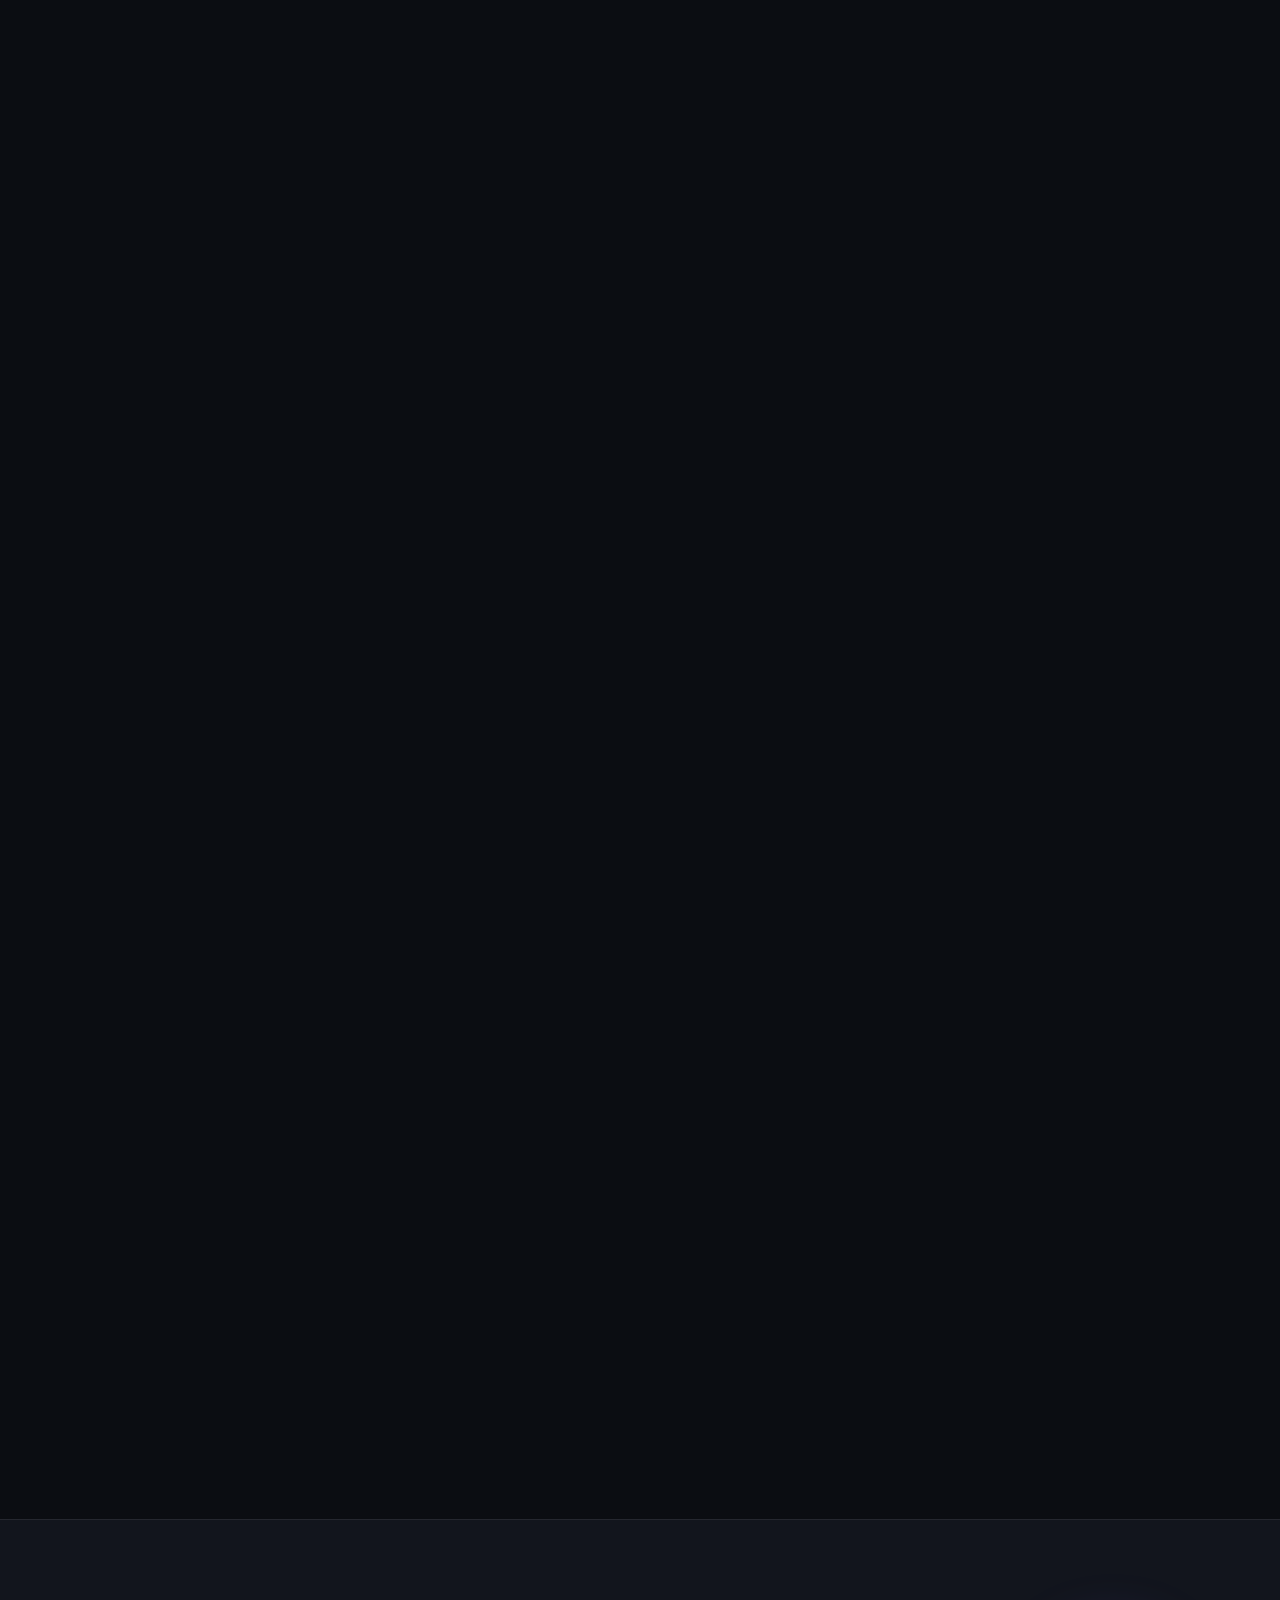
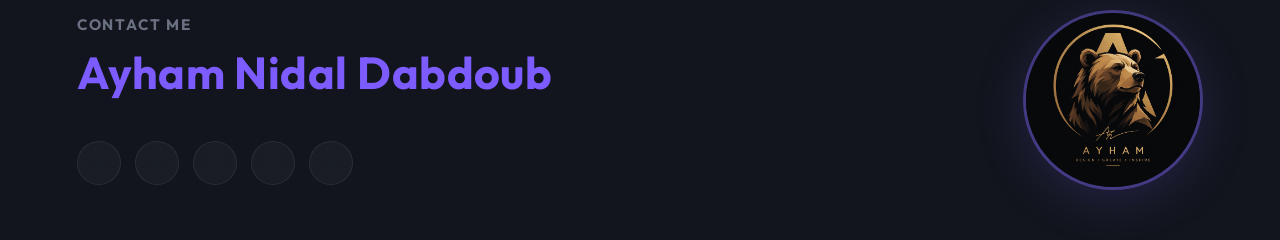
==== commit a84a082b: "Add files via upload" ====
--- a/index.html
+++ b/index.html
@@ -183,14 +183,14 @@
         <p>A quick look through the lens — drag, swipe, or let it spin on its own.</p>
     </div>
 
-    <div class="carousel-3d" id="galleryCarousel">
+    <div class="carousel-3d" id="galleryCarousel" data-aos="zoom-in">
 
         <button class="carousel-arrow prev" id="carouselPrev" aria-label="Previous photo">
             <i class="fa-solid fa-chevron-left"></i>
         </button>
 
         <div class="carousel-stage" id="carouselStage">
-            <!-- 10 items injected by JS: images/gallery/1.jpg ... 10.jpg -->
+            <!-- 10 items injected by JS: images/1.png ... 10.png -->
         </div>
 
         <button class="carousel-arrow next" id="carouselNext" aria-label="Next photo">
@@ -199,7 +199,10 @@
 
     </div>
 
-    <div class="carousel-dots" id="carouselDots"></div>
+    <div class="carousel-meta">
+        <div class="carousel-dots" id="carouselDots"></div>
+        <span class="carousel-counter" id="carouselCounter">1 / 10</span>
+    </div>
 
     <p class="carousel-hint"><i class="fa-solid fa-arrows-left-right"></i> Drag to spin the gallery</p>
 
--- a/style1.css
+++ b/style1.css
@@ -1,1352 +1,739 @@
-
-@import url('https://fonts.googleapis.com/css2?family=Outfit:wght@500;600;700;800&family=Inter:wght@400;500;600&display=swap');
-
-:root{
-  --bg: #0b0d12;
-  --bg-soft: #12151d;
-  --card: #161a24;
-  --card-border: rgba(255,255,255,0.08);
-  --ink: #f3f4f8;
-  --ink-dim: #a3a9b8;
-  --ink-faint: #6b7182;
-  --accent: #7c5cff;
-  --accent-2: #ff6b6b;
-  --accent-soft: rgba(124,92,255,0.14);
-  --shadow: 0 20px 50px rgba(0,0,0,0.35);
-  --radius: 16px;
-  --font-display: 'Outfit', sans-serif;
-  --font-body: 'Inter', sans-serif;
-  --edge: 6vw;
-}
-
-[data-theme="light"]{
-  --bg: #f6f6fb;
-  --bg-soft: #ffffff;
-  --card: #ffffff;
-  --card-border: rgba(15,17,24,0.08);
-  --ink: #14151c;
-  --ink-dim: #4d5162;
-  --ink-faint: #82869a;
-  --accent-soft: rgba(124,92,255,0.10);
-  --shadow: 0 20px 50px rgba(20,20,40,0.08);
-}
-
-*{margin:0; padding:0; box-sizing:border-box;}
-html{scroll-behavior:smooth;}
-body{
-  background:var(--bg);
-  color:var(--ink);
-  font-family:var(--font-body);
-  transition:background .4s ease, color .4s ease;
-  overflow-x:hidden;
-}
-h1,h2,h3{font-family:var(--font-display); font-weight:700; letter-spacing:-0.01em;}
-a{text-decoration:none; color:inherit;}
-ul{list-style:none;}
-img{max-width:100%; display:block;}
-button{font-family:inherit; cursor:pointer;}
-section{padding:110px var(--edge);}
-
-::selection{background:var(--accent); color:#fff;}
-
-.section-title{text-align:center; max-width:720px; margin:0 auto 56px;}
-.section-title h1{font-size:clamp(2rem, 4.2vw, 3rem);}
-.section-title h1 span{color:var(--accent);}
-.section-title p{color:var(--ink-dim); margin-top:14px; font-size:1rem; line-height:1.7;}
-
-/* ---------------------------------------------------------
-   NAV
---------------------------------------------------------- */
-header{
-  position:fixed; top:0; left:0; right:0; z-index:200;
-  backdrop-filter:blur(14px);
-  background:color-mix(in srgb, var(--bg) 78%, transparent);
-  border-bottom:1px solid var(--card-border);
-}
-nav{
-  display:flex; align-items:center; justify-content:space-between;
-  padding:18px var(--edge);
-}
-.logo span{color:var(--accent);}
-.logo{
-    font-size:2.4rem ;
-    border-radius:50%;
-    transition: .4s ease;
-    filter: drop-shadow(0 10px 20px rgba(0,0,0,.35));
-}
-
-.logo:hover{
-    transform: scale(1.08) rotate(-3deg);
-}
-.nav-actions{display:flex; align-items:center; gap:26px;}
-.nav-actions ul{display:flex; gap:30px;}
-.nav-actions ul li a{
-  font-size:0.92rem; font-weight:500; color:var(--ink-dim);
-  position:relative; padding-bottom:4px; transition:color .25s ease;
-}
-.nav-actions ul li a::after{
-  content:""; position:absolute; left:0; bottom:0; width:0; height:1.5px; background:var(--accent);
-  transition:width .25s ease;
-}
-.nav-actions ul li a:hover{color:var(--ink);}
-.nav-actions ul li a:hover::after{width:100%;}
-
-#theme-btn{
-  width:38px; height:38px; border-radius:50%; border:1px solid var(--card-border);
-  background:var(--card); font-size:1rem; display:flex; align-items:center; justify-content:center;
-  transition:transform .3s ease, background .3s ease;
-}
-#theme-btn:hover{transform:rotate(15deg);}
-
-#nav-burger{
-  display:none; flex-direction:column; gap:5px; width:26px; background:none; border:none;
-}
-#nav-burger span{width:100%; height:2px; background:var(--ink); border-radius:2px; transition:transform .3s ease, opacity .3s ease;}
-body.nav-open #nav-burger span:nth-child(1){transform:translateY(7px) rotate(45deg);}
-body.nav-open #nav-burger span:nth-child(2){opacity:0;}
-body.nav-open #nav-burger span:nth-child(3){transform:translateY(-7px) rotate(-45deg);}
-
-@media (max-width:960px){
-  #nav-burger{display:flex;}
-  .nav-actions ul{
-    position:fixed; top:70px; right:0; left:0; flex-direction:column; gap:0;
-    background:var(--bg-soft); border-bottom:1px solid var(--card-border);
-    max-height:0; overflow:hidden; transition:max-height .4s ease;
-  }
-  body.nav-open .nav-actions ul{max-height:400px;}
-  .nav-actions ul li{width:100%;}
-  .nav-actions ul li a{display:block; padding:16px var(--edge); border-top:1px solid var(--card-border);}
-}
-
-/* ---------------------------------------------------------
-   HERO
---------------------------------------------------------- */
-.hero{
-  min-height:100vh; padding-top:150px;
-  display:flex; align-items:center; justify-content:space-between; gap:60px; flex-wrap:wrap;
-}
-.hero-text{flex:1 1 480px;}
-.hero-text h1{font-size:clamp(2.2rem, 5.4vw, 3.6rem); line-height:1.15;}
-.hero-text h1 span{color:var(--accent);}
-.hero-text h2{font-size:1.05rem; font-weight:500; color:var(--ink-dim); margin-top:14px;}
-.hero-text p{color:var(--ink-dim); margin-top:22px; line-height:1.8; max-width:52ch;}
-
-.buttons{margin-top:34px;}
-.btn-cv{
-  display:inline-flex; align-items:center; gap:10px; padding:15px 30px; border-radius:999px;
-  background:var(--accent); color:#fff; font-weight:600; font-size:0.95rem;
-  box-shadow:0 12px 28px #7c5cff59;
-  transition:transform .25s ease, box-shadow .25s ease;
-}
-.btn-cv:hover{transform:translateY(-3px); box-shadow:0 18px 34px rgba(124,92,255,0.45);}
-
-.hero-skills{display:flex; gap:14px; margin-top:38px; flex-wrap:wrap;}
-.hero-skills div{
-  display:flex; align-items:center; gap:8px; padding:10px 16px; border-radius:999px;
-  background:var(--card); border:1px solid var(--card-border); font-size:0.85rem; color:var(--ink-dim);
-}
-.hero-skills i{color:var(--accent);}
-
-.hero-image{flex:1 1 340px; display:flex; justify-content:center;}
-.hero-image img{
-    width:300px;
-    border-radius:50%;
-    border:5px solid #7c5cff59;
-    transition: transform 0.5s ease, border-color 0.5s ease, box-shadow 0.5s ease;
-    cursor:pointer;
-    box-shadow:0 15px 30px rgba(0,0,0,.2);
-}
-
-.hero-image img:hover{
-    transform:scale(1.1) rotate(2deg);
-    border-color:#7d5cff;
-    box-shadow:0 20px 40px #7d5cff83;
-}
-
-/* ---------------------------------------------------------
-   GALLERY — 3D rotating carousel
---------------------------------------------------------- */
-.gallery{background:var(--bg-soft); overflow:hidden;}
-.carousel-3d{padding-top: 150px;
-  position:relative; display:flex; align-items:center; justify-content:center;
-  height:340px; perspective:1200px; touch-action:pan-y;  overflow:hidden;
-}
-.carousel-stage{
-  position:relative; width:520px; height:580px; transform-style:preserve-3d; cursor:grab;
-}
-.carousel-stage:active{cursor:grabbing;}
-.carousel-item{
-  position:absolute; inset:0; border-radius:18px; overflow:hidden;
-  border:1px solid var(--card-border); box-shadow:var(--shadow);
-  transition:transform .6s cubic-bezier(.22,1,.36,1), opacity .6s ease;
-  background:var(--card);
-}
-.carousel-item img{width:100%; height:100%; object-fit:cover;}
-.carousel-fallback{
-  width:100%; height:100%; display:flex; align-items:center; justify-content:center;
-  font-size:2.4rem; background:linear-gradient(155deg, var(--accent-soft), var(--card));
-  color:var(--accent);
-}
-.carousel-arrow{
-  width:44px; height:44px; border-radius:50%; border:1px solid var(--card-border);
-  background:var(--card); color:var(--ink); display:flex; align-items:center; justify-content:center;
-  transition:background .25s ease, transform .25s ease; z-index:5; flex-shrink:0;
-}
-.carousel-arrow:hover{background:var(--accent); color:#fff; transform:scale(1.06);}
-.carousel-dots{display:flex; justify-content:center; gap:8px; margin-top:210px;}
-.carousel-dots span{
-  width:7px; height:7px; border-radius:50%; background:var(--card-border); cursor:pointer;
-  transition:background .25s ease, transform .25s ease;
-}
-.carousel-dots span.active{background:var(--accent); transform:scale(1.3);}
-.carousel-hint{text-align:center; margin-top:10px; color:var(--ink-faint); font-size:0.82rem;}
-.carousel-hint i{margin-right:6px;}
-/* ==========================================
-   3D CAROUSEL RESPONSIVE
-========================================== */
-
-@media (max-width: 992px) {
-
-  .carousel-3d{
-    padding-top:100px;
-    height:280px;
-  }
-
-  .carousel-stage{
-    width:360px;
-    height:420px;
-  }
-
-  .carousel-arrow{
-    width:40px;
-    height:40px;
-  }
-
-  .carousel-dots{
-    margin-top:120px;
-  }
-
-}
-
-
-@media (max-width: 768px) {
-
-  .carousel-3d{
-    padding-top:70px;
-    height:240px;
-    gap:10px;
-  }
-
-  .carousel-stage{
-    width:280px;
-    height:340px;
-  }
-
-  .carousel-item{
-    border-radius:14px;
-  }
-
-  .carousel-arrow{
-    width:36px;
-    height:36px;
-    font-size:.9rem;
-  }
-
-  .carousel-dots{
-    margin-top:90px;
-    gap:6px;
-  }
-
-  .carousel-dots span{
-    width:6px;
-    height:6px;
-  }
-
-  .carousel-hint{
-    margin-top:8px;
-    font-size:.75rem;
-    padding:0 12px;
-  }
-
-}
-
-
-@media (max-width: 480px) {
-
-  .carousel-3d{
-    padding-top:50px;
-    height:210px;
-    gap:8px;
-  }
-
-  .carousel-stage{
-    width:220px;
-    height:280px;
-  }
-
-  .carousel-item{
-    border-radius:12px;
-  }
-
-  .carousel-arrow{
-    width:32px;
-    height:32px;
-    font-size:.8rem;
-  }
-
-  .carousel-dots{
-    margin-top:70px;
-    gap:5px;
-  }
-
-  .carousel-dots span{
-    width:5px;
-    height:5px;
-  }
-
-  .carousel-hint{
-    font-size:.7rem;
-    padding:0 10px;
-  }
-
-}
-/* ---------------------------------------------------------
-   ABOUT
---------------------------------------------------------- */
-.about-title{text-align:center; max-width:680px; margin:0 auto 60px;}
-.about-title h1 span{color:var(--accent);}
-.about-title p{color:var(--ink-dim); margin-top:14px;}
-.about-content{display:grid; grid-template-columns:1.1fr 0.9fr; gap:70px;}
-.about-text h2{font-size:1.5rem; margin-bottom:18px;}
-.about-text p{color:var(--ink-dim); line-height:1.85; margin-bottom:18px;}
-.about-text strong{color:var(--accent);}
-
-.skills h2{font-size:1.5rem; margin-bottom:22px;}
-.skill-box{display:grid; grid-template-columns:1fr 1fr; gap:16px;}
-.skill-box > div{
-  background:var(--card); border:1px solid var(--card-border); border-radius:var(--radius);
-  padding:20px; transition:transform .3s ease, border-color .3s ease;
-}
-.skill-box > div:hover{transform:translateY(-4px); border-color:var(--accent);}
-.skill-box h3{font-size:1rem; display:flex; align-items:center; gap:8px; margin-bottom:8px;}
-.skill-emoji{font-size:1.15rem;}
-.skill-box p{color:var(--ink-dim); font-size:0.85rem; line-height:1.6;}
-
-@media (max-width:900px){
-  .about-content{grid-template-columns:1fr;}
-  .skill-box{grid-template-columns:1fr 1fr;}
-}
-@media (max-width:560px){
-  .skill-box{grid-template-columns:1fr;}
-}
-
-/* ---------------------------------------------------------
-   SOFTWARE
---------------------------------------------------------- */
-.software{text-align:center; background:var(--bg-soft);}
-.software h2{font-size:1.6rem; margin-bottom:46px;}
-.software-icons{display:flex; flex-wrap:wrap; justify-content:center; gap:26px;}
-.software-card{
-  width:110px; padding:22px 10px; background:var(--card); border:2px solid var(--card-border);
-  border-radius:var(--radius); transition:transform .3s ease, border-color .3s ease;
-}
-.software-card:hover{transform:translateY(-6px); border-color:var(--accent);}
-.software-card img{width:40px; height:40px; object-fit:contain; margin:0 auto 12px;}
-.software-card p{font-size:0.8rem; color:var(--ink-dim);}
-.img-fallback-emoji{font-size:1.8rem; margin-bottom:10px;}
-
-/* ---------------------------------------------------------
-   SKILLS SECTION (cards)
---------------------------------------------------------- */
-.skills-container{
-  display:grid; grid-template-columns:repeat(3, 1fr); gap:24px; max-width:1100px; margin:0 auto;
-}
-.skill-card{
-  background:var(--card); border:1px solid var(--card-border); border-radius:var(--radius);
-  padding:32px 26px; transition:transform .3s ease, border-color .3s ease, box-shadow .3s ease;
-}
-.skill-card:hover{transform:translateY(-6px); border-color:var(--accent); box-shadow:var(--shadow);}
-.skill-icon{font-size:2rem; margin-bottom:16px;}
-.skill-card h2{font-size:1.08rem; margin-bottom:10px;}
-.skill-card p{color:var(--ink-dim); font-size:0.88rem; line-height:1.7;}
-
-@media (max-width:900px){.skills-container{grid-template-columns:1fr 1fr;}}
-@media (max-width:560px){.skills-container{grid-template-columns:1fr;}}
-
-/* ---------------------------------------------------------
-   DESIGNS (logos & designs gallery)
---------------------------------------------------------- */
-.designs{background:var(--bg-soft);}
-.designs-grid{
-  display:grid; grid-template-columns:repeat(4, 1fr); gap:18px; max-width:1100px; margin:0 auto;
-}
-.design-tile{
-  position:relative; aspect-ratio:1; border-radius:var(--radius); overflow:hidden; cursor:pointer;
-  border:1px solid var(--card-border); background:var(--card);
-}
-.design-tile img{width:100%; height:100%; object-fit:cover; transition:transform .5s ease;}
-.design-tile .fallback{
-  width:100%; height:100%; display:flex; align-items:center; justify-content:center; font-size:2.2rem;
-  background:linear-gradient(155deg, var(--accent-soft), var(--card)); color:var(--accent);
-}
-.design-tile .tile-overlay{
-  position:absolute; inset:0; display:flex; align-items:flex-end; padding:14px;
-  background:linear-gradient(to top, rgba(0,0,0,0.65), transparent 55%);
-  opacity:0; transition:opacity .3s ease;
-}
-.design-tile:hover .tile-overlay{opacity:1;}
-.design-tile:hover img{transform:scale(1.08);}
-.design-tile .tile-overlay span{color:#fff; font-size:0.82rem; font-weight:500;}
-
-@media (max-width:900px){.designs-grid{grid-template-columns:repeat(3,1fr);}}
-@media (max-width:600px){.designs-grid{grid-template-columns:repeat(2,1fr);}}
-
-/* ---------------------------------------------------------
-   PROJECTS
---------------------------------------------------------- */
-.projects-container{
-  display:grid; grid-template-columns:repeat(auto-fit, minmax(320px, 1fr)); gap:28px; max-width:1200px; margin:0 auto;
-}
-
-.project-image{
-  width:100%; height:400px; overflow:hidden; background:linear-gradient(155deg, var(--accent-soft), var(--card));
-  display:flex; align-items:center; justify-content:center;
-}
-
-.project-visual video {
-    width: 640px;
-  height: 400px;
-    object-fit: cover; 
-    border-radius: inherit; 
-  display: block;
-  transition: transform 0.5s ease;
-}
-.project-card:hover .project-visual video {
-  transform: scale(1.08);
-}
-.project-card {
-  background: var(--card);
-  border: 1px solid var(--card-border);
-  border-radius: 20px;
-  overflow: hidden;
-  transition: 0.4s;
-}
-
-.project-card:hover {
-  transform: translateY(-10px);
-  border-color: var(--accent);
-  box-shadow: 0 15px 35px var(--accent-soft);
-}
-
-.project-card img {
-  padding: 20px;
-  width: 350px;
-  height: 350px;
-  object-fit: cover;
-  transition: 0.5s;
-}
-
-.project-card:hover img {
-  transform: scale(1.08);
-}
-
-.project-image .fallback{font-size:2.4rem; color:var(--accent);}
-.project-info{padding:24px;}
-.project-info h2{font-size:1.2rem; margin-bottom:10px;}
-.project-info p{color:var(--ink-dim); font-size:0.88rem; line-height:1.7; margin-bottom:16px;}
-.project-tags{display:flex; flex-wrap:wrap; gap:8px; margin-bottom:18px;}
-.project-tags span{
-  font-size:0.72rem; padding:5px 10px; border-radius:999px; background:var(--accent-soft); color:var(--accent);
-  font-weight:600;}
-.project-btn {
-  display: inline-flex;
-  align-items: center;
-  gap: 8px;
-  font-size: 0.85rem;
-  font-weight: 600;
-  color: var(--accent);
-  text-decoration: none;
-  
-  /* Pill Styling */
-  border: 1.5px solid var(--accent);
-  border-radius: 50px;
-  padding: 6px 16px;
-  background: transparent;
-  
-  /* Smooth transition for multiple properties */
-  transition: all 0.25s cubic-bezier(0.25, 0.8, 0.25, 1);
-}
-
-/* Hover effects */
-.project-btn:hover {
-  background: var(--accent);
-  color: #ffffff; /* Contrast text color */
-  box-shadow: 0 4px 12px rgba(124, 92, 255, 0.25); /* Glow effect */
-  transform: translateY(-2px);
-}
-
-/* Active click state */
-.project-btn:active {
-  transform: translateY(0);
-  box-shadow: 0 2px 6px rgba(124, 92, 255, 0.15);
-}
-.models-tabs {
-  display: flex;
-  justify-content: center;
-  flex-wrap: wrap;
-  gap: 14px;
-  margin-bottom: 40px;
-}
-
-.models-tab {
-  display: flex;
-  align-items: center;
-  gap: 10px;
-  padding: 13px 22px;
-  border-radius: 999px;
-  border: 1px solid var(--card-border);
-  background: var(--card);
-  color: var(--ink-dim);
-  font-size: 0.9rem;
-  font-weight: 600;
-  transition: all 0.25s ease;
-}
-
-.models-tab.active {
-  background: var(--accent);
-  color: #ffffff;
-  border-color: var(--accent);
-}
-
-.tag-recommended {
-  padding: 2px 7px;
-  border-radius: 999px;
-  background: rgba(255, 255, 255, 0.22);
-  color: inherit;
-  font-size: 0.62rem;
-  text-transform: uppercase;
-  letter-spacing: 0.06em;
-}
-
-.models-tab:not(.active) .tag-recommended {
-  background: var(--accent-soft);
-  color: var(--accent);
-}
-
-/* --- Panel Layout --- */
-.models-panel {
-  max-width: 1100px;
-  margin: 0 auto;
-}
-
-.viewer-wrap {
-  display: grid;
-  grid-template-columns: 1fr; /* Force it to take 100% of the width */
-  gap: 24px;
-  width: 100%;
-}
-
-.viewer-canvas-box {
-  position: relative;
-  width: 100%; /* Ensures it fills the entire width */
-  height: 500px; /* You can increase the height slightly so it looks balanced when wide */
-  border-radius: var(--radius);
-  border: 1px solid var(--card-border);
-  background: radial-gradient(circle at 50% 30%, var(--accent-soft), var(--bg-soft) 70%);
-  overflow: hidden;
-}
-
-.viewer-canvas-box canvas {
-  display: block;
-  width: 100%;
-  height: 100%;
-}
-
-.viewer-overlay {
-  position: absolute;
-  top: 16px;
-  left: 16px;
-  padding: 8px 12px;
-  border-radius: 8px;
-  background: color-mix(in srgb, var(--card) 80%, transparent);
-  color: var(--ink-faint);
-  font-size: 0.78rem;
-  pointer-events: none;
-}
-
-/* --- Controls & UI Buttons --- */
-.viewer-controls {
-  position: absolute;
-  bottom: 16px;
-  right: 16px;
-  display: flex;
-  gap: 10px;
-}
-
-.viewer-btn {
-  display: flex;
-  align-items: center;
-  justify-content: center;
-  width: 38px;
-  height: 38px;
-  border-radius: 50%;
-  border: 1px solid var(--card-border);
-  background: color-mix(in srgb, var(--card) 85%, transparent);
-  color: var(--ink-dim);
-  transition: all 0.25s ease;
-}
-
-.viewer-btn.active, 
-.viewer-btn:hover {
-  background: var(--accent);
-  color: #ffffff;
-  border-color: var(--accent);
-}
-
-.viewer-hint {
-  margin-top: 18px;
-  text-align: center;
-  color: var(--ink-faint);
-  font-size: 0.82rem;
-}
-
-.viewer-hint i {
-  margin-right: 6px;
-}
-
-/* --- Render Grid & Tiles --- */
-.renders-grid {
-  display: grid;
-  grid-template-columns: repeat(3, 1fr);
-  gap: 18px;
-}
-
-.render-tile {
-  position: relative;
-  aspect-ratio: 1;
-  border-radius: var(--radius);
-  border: 1px solid var(--card-border);
-  cursor: pointer;
-  overflow: hidden;
-  
-  /* Checkerboard Background Pattern */
-  background-color: var(--card);
-  background-image:
-    linear-gradient(45deg, var(--card-border) 25%, transparent 25%),
-    linear-gradient(-45deg, var(--card-border) 25%, transparent 25%),
-    linear-gradient(45deg, transparent 75%, var(--card-border) 75%),
-    linear-gradient(-45deg, transparent 75%, var(--card-border) 75%);
-  background-size: 20px 20px;
-  background-position: 0 0, 0 10px, 10px -10px, -10px 0px;
-}
-
-.render-tile img {
-  width: 100%;
-  height: 100%;
-  padding: 10px;
-  object-fit: contain;
-}
-
-.render-tile .fallback {
-  display: flex;
-  align-items: center;
-  justify-content: center;
-  width: 100%;
-  height: 100%;
-  color: var(--accent);
-  font-size: 2.2rem;
-}
-
-/* =========================================================
-   MEDIA QUERIES (Responsive Design)
-========================================================= */
-
-@media (max-width: 800px) {
-  .viewer-wrap {
-    grid-template-columns: 1fr;
-  }
-  
-  .renders-grid {
-    grid-template-columns: repeat(2, 1fr);
-  }
-}
-
-
-
-/* ---------------------------------------------------------
-   LIGHTBOX
---------------------------------------------------------- */
-.lightbox{
-  position:fixed; inset:0; z-index:500; background:rgba(6,7,10,0.92);
-  display:flex; align-items:center; justify-content:center; padding:40px;
-  opacity:0; visibility:hidden; transition:opacity .3s ease, visibility .3s ease;
-}
-.lightbox.open{opacity:1; visibility:visible;}
-.lightbox img{max-width:90vw; max-height:85vh; border-radius:10px; box-shadow:0 30px 80px rgba(0,0,0,0.5);}
-.lightbox-close{
-  position:absolute; top:26px; right:34px; font-size:2.2rem; color:#fff; background:none; border:none; line-height:1;
-}
-
-/* ---------------------------------------------------------
-   CONTACT / BOTTOM BAR
---------------------------------------------------------- */
-.bottom-bar{
-  padding:90px var(--edge) 50px; background:var(--bg-soft); border-top:1px solid var(--card-border);
-  display:flex; align-items:center; justify-content:space-between; gap:30px; flex-wrap:wrap;
-}
-.Contact-Us h3{color:var(--ink-faint); font-size:0.95rem; text-transform:uppercase; letter-spacing:0.1em; margin-bottom:10px;}
-.Contact-Us h1{font-size:clamp(1.8rem, 4vw, 2.8rem);}
-.Contact-Us h1 span{color:var(--accent);}
-.Contact-Us a{
-  display:inline-flex; align-items:center; justify-content:center; width:44px; height:44px; margin-right:10px;
-  border-radius:50%; background:var(--card); border:1px solid var(--card-border); color:var(--ink-dim);
-  transition:all .25s ease;
-}
-.Contact-Us a:hover{background:var(--accent); color:#fff; transform:translateY(-4px);}
-.bottom-bar > a img.logo{width:180px; height:180px; border-radius:50%; object-fit:cover; border:2px solid var(--card-border);}
-
-@media (max-width:700px){
-  .bottom-bar{flex-direction:column; text-align:center;}
-}
-
-/* ---------------------------------------------------------
-   MISC
---------------------------------------------------------- */
-@media (prefers-reduced-motion: reduce){
-  *{transition-duration:0.05s !important; animation-duration:0.05s !important;}
-}
-/* ==========================================
-   CALENDAR STYLES (MATCHED DESIGN)
-========================================== */
-.calendar-container {
-  max-width: 900px;
-  margin: 40px auto;
-  background: var(--card); /* لون الكارت الداكن المتناسق */
-  border: 1px solid var(--card-border);
-  border-radius: var(--radius);
-  padding: 30px;
-  box-shadow: var(--shadow);
-}
-
-.calendar-header {
-  display: flex;
-  justify-content: space-between;
-  align-items: center;
-  margin-bottom: 24px;
-  border-bottom: 1px solid var(--card-border);
-  padding-bottom: 18px;
-}
-
-.calendar-header h2 {
-  font-family: var(--font-display);
-  font-size: 1.5rem;
-  font-weight: 700;
-  color: var(--ink);
-}
-
-.calendar-header button {
-  background: var(--bg-soft);
-  color: var(--ink-dim);
-  border: 1px solid var(--card-border);
-  padding: 10px 18px;
-  border-radius: 12px;
-  font-weight: 500;
-  cursor: pointer;
-  transition: all 0.3s ease;
-}
-
-.calendar-header button:hover {
-  background: var(--accent); /* اللون البنفسجي المضيء */
-  color: #ffffff;
-  border-color: var(--accent);
-  transform: translateY(-2px);
-  box-shadow: 0 4px 12px rgba(124, 92, 255, 0.3);
-}
-
-.calendar-grid {
-  display: grid;
-  grid-template-columns: repeat(7, 1fr);
-  gap: 10px;
-}
-
-.day {
-  text-align: center;
-  padding: 14px 10px;
-  border-radius: 12px;
-  background: var(--bg-soft);
-  border: 1px solid var(--card-border);
-  color: var(--ink-dim);
-  cursor: pointer;
-  transition: all 0.25s ease;
-}
-
-.day:hover {
-  background: var(--accent-soft);
-  color: var(--ink);
-  border-color: var(--accent);
-  transform: scale(1.06);
-  box-shadow: 0 4px 12px rgba(124, 92, 255, 0.15);
-}
-
-.day.header {
-  font-family: var(--font-display);
-  font-weight: 600;
-  background: none;
-  border: none;
-  color: var(--accent); /* تمييز أسماء الأيام بالبنفسجي */
-  cursor: default;
-}
-
-/* الأيام التي تحتوي على أحداث مضافة للتقويم */
-.day.event {
-  font-weight: 700;
-  border: 2px solid var(--accent);
-  background: rgba(124, 92, 255, 0.15);
-  color: var(--ink);
-}
-
-/* نمط اليوم الحالي */
-.day.today {
-  border: 2px dashed var(--accent);
-  background: var(--accent-soft);
-  color: var(--ink);
-  font-weight: bold;
-}
-
-/* قائمة الأحداث القادمة */
-.event-list {
-  margin-top: 30px;
-  text-align: right; /* دعم الاتجاه العربي */
-  border-top: 1px solid var(--card-border);
-  padding-top: 24px;
-}
-
-.event-list h3 {
-  font-family: var(--font-display);
-  font-size: 1.3rem;
-  color: var(--ink);
-  margin-bottom: 16px;
-}
-
-.event-item {
-  background: var(--bg-soft);
-  padding: 14px 18px;
-  margin: 10px 0;
-  border-radius: 12px;
-  border-right: 5px solid var(--accent); /* خط عمودي بنفسجي جانبي */
-  border-left: 1px solid var(--card-border);
-  border-top: 1px solid var(--card-border);
-  border-bottom: 1px solid var(--card-border);
-  color: var(--ink-dim);
-  transition: all 0.3s ease;
-  display: flex;
-  justify-content: space-between;
-  align-items: center;
-  direction: rtl;
-}
-
-.event-item:hover {
-  background: var(--card);
-  transform: translateX(-6px); /* تفاعل حركة لليمين مع الهوية العربية */
-  border-color: var(--accent);
-  box-shadow: var(--shadow);
-  color: var(--ink);
-}
-
-/* دليل الألوان السفلي */
-.legend {
-  display: flex;
-  justify-content: center;
-  gap: 20px;
-  margin: 30px 0;
-  flex-wrap: wrap;
-}
-
-.legend-item {
-  display: flex;
-  align-items: center;
-  gap: 8px;
-  font-size: 0.85rem;
-  color: var(--ink-faint);
-  transition: transform 0.3s ease;
-  cursor: default;
-}
-
-.legend-item:hover {
-  transform: scale(1.05);
-  color: var(--ink);
-}
-
-.legend-color {
-  width: 14px;
-  height: 14px;
-  border-radius: 4px;
-  border: 1px solid rgba(255, 255, 255, 0.1);
-}
-
-/* ==========================================
-   MODAL (DIALOGUE WINDOW) STYLES
-========================================== */
-.modal {
-  display: none; 
-  position: fixed; 
-  z-index: 1000; 
-  inset: 0;
-  background-color: rgba(6, 7, 10, 0.85); /* خلفية داكنة ضبابية */
-  backdrop-filter: blur(8px);
-  align-items: center;
-  justify-content: center;
-}
-
-.modal-content {
-  background: var(--card);
-  border: 1px solid var(--card-border);
-  margin: auto;
-  padding: 30px;
-  border-radius: var(--radius);
-  max-width: 450px;
-  width: 90%;
-  box-shadow: var(--shadow);
-  text-align: right; /* متناسق مع المحتوى العربي */
-  direction: rtl;
-  transform: scale(0.85);
-  opacity: 0;
-  animation: zoomIn 0.35s cubic-bezier(0.34, 1.56, 0.64, 1) forwards;
-}
-
-@keyframes zoomIn {
-  to {
-    transform: scale(1);
-    opacity: 1;
-  }
-}
-
-.modal-content h2 { 
-  margin-top: 0; 
-  color: var(--accent); 
-  font-family: var(--font-display);
-  font-size: 1.4rem;
-  margin-bottom: 12px;
-}
-
-.modal-content p {
-  color: var(--ink-dim);
-  font-size: 0.95rem;
-  line-height: 1.6;
-}
-
-/* زر إغلاق المودال */
-.close {
-  color: var(--ink-faint); 
-  float: left; /* لليسار ليتناسب مع نافذة لغتها عربية */
-  font-size: 24px;
-  font-weight: bold;
-  cursor: pointer;
-  transition: all 0.25s ease;
-  line-height: 1;
-}
-
-.close:hover {
-  color: var(--accent-2); /* تلميح باللون الأحمر عند حوم الماوس */
-  transform: scale(1.15) rotate(90deg);
-}
-/* ==========================================
-   CALENDAR STYLES (MATCHED DESIGN)
-========================================== */
-.calendar-container {
-  max-width: 1500px;
-  min-width: 100px;
-  margin: 40px auto;
-  background: var(--card); /* لون الكارت الداكن المتناسق */
-  border: 1px solid var(--card-border);
-  border-radius: var(--radius);
-  padding: 30px;
-  box-shadow: var(--shadow);
-}
-
-.calendar-header {
-  display: flex;
-  justify-content: space-between;
-  align-items: center;
-  margin-bottom: 24px;
-  border-bottom: 1px solid var(--card-border);
-  padding-bottom: 18px;
-}
-
-.calendar-header h2 {
-  font-family: var(--font-display);
-  font-size: 1.5rem;
-  font-weight: 700;
-  color: var(--ink);
-}
-
-.calendar-header button {
-  background: var(--bg-soft);
-  color: var(--ink-dim);
-  border: 1px solid var(--card-border);
-  padding: 10px 18px;
-  border-radius: 12px;
-  font-weight: 500;
-  cursor: pointer;
-  transition: all 0.3s ease;
-}
-
-.calendar-header button:hover {
-  background: var(--accent); /* اللون البنفسجي المضيء */
-  color: #ffffff;
-  border-color: var(--accent);
-  transform: translateY(-2px);
-  box-shadow: 0 4px 12px rgba(124, 92, 255, 0.3);
-}
-
-.calendar-grid {
-  display: grid;
-  grid-template-columns: repeat(7, 1fr);
-  gap: 10px;
-}
-
-.day {
-  text-align: center;
-  padding: 14px 10px;
-  border-radius: 12px;
-  background: var(--bg-soft);
-  border: 1px solid var(--card-border);
-  color: var(--ink-dim);
-  cursor: pointer;
-  transition: all 0.25s ease;
-}
-
-.day:hover {
-  background: var(--accent-soft);
-  color: var(--ink);
-  border-color: var(--accent);
-  transform: scale(1.06);
-  box-shadow: 0 4px 12px rgba(124, 92, 255, 0.15);
-}
-
-.day.header {
-  font-family: var(--font-display);
-  font-weight: 600;
-  background: none;
-  border: none;
-  color: var(--accent); /* تمييز أسماء الأيام بالبنفسجي */
-  cursor: default;
-}
-
-/* الأيام التي تحتوي على أحداث مضافة للتقويم */
-.day.event {
-  font-weight: 700;
-  border: 2px solid var(--accent);
-  background: rgba(124, 92, 255, 0.15);
-  color: var(--ink);
-}
-
-/* نمط اليوم الحالي */
-.day.today {
-  border: 2px dashed var(--accent);
-  background: var(--accent-soft);
-  color: var(--ink);
-  font-weight: bold;
-}
-
-/* قائمة الأحداث القادمة */
-.event-list {
-  margin-top: 30px;
-  text-align: right; /* دعم الاتجاه العربي */
-  border-top: 1px solid var(--card-border);
-  padding-top: 24px;
-}
-
-.event-list h3 {
-  font-family: var(--font-display);
-  font-size: 1.3rem;
-  color: var(--ink);
-  margin-bottom: 16px;
-}
-
-.event-item {
-  background: var(--bg-soft);
-  padding: 14px 18px;
-  margin: 10px 0;
-  border-radius: 12px;
-  border-right: 5px solid var(--accent); /* خط عمودي بنفسجي جانبي */
-  border-left: 1px solid var(--card-border);
-  border-top: 1px solid var(--card-border);
-  border-bottom: 1px solid var(--card-border);
-  color: var(--ink-dim);
-  transition: all 0.3s ease;
-  display: flex;
-  justify-content: space-between;
-  align-items: center;
-  direction: rtl;
-}
-
-.event-item:hover {
-  background: var(--card);
-  transform: translateX(-6px); /* تفاعل حركة لليمين مع الهوية العربية */
-  border-color: var(--accent);
-  box-shadow: var(--shadow);
-  color: var(--ink);
-}
-
-/* دليل الألوان السفلي */
-.legend {
-  display: flex;
-  justify-content: center;
-  gap: 20px;
-  margin: 30px 0;
-  flex-wrap: wrap;
-}
-
-.legend-item {
-  display: flex;
-  align-items: center;
-  gap: 8px;
-  font-size: 0.85rem;
-  color: var(--ink-faint);
-  transition: transform 0.3s ease;
-  cursor: default;
-}
-
-.legend-item:hover {
-  transform: scale(1.05);
-  color: var(--ink);
-}
-
-.legend-color {
-  width: 14px;
-  height: 14px;
-  border-radius: 4px;
-  border: 1px solid rgba(255, 255, 255, 0.1);
-}
-/* ==========================================
-   CALENDAR MOBILE RESPONSIVE
-========================================== */
-
-@media (max-width: 768px) {
-
-  .calendar-container {
-    width: calc(100% - 24px);
-    min-width: auto;
-    margin: 20px auto;
-    padding: 18px;
-    border-radius: 18px;
-  }
-
-  .calendar-header {
-    flex-direction: column;
-    gap: 15px;
-    text-align: center;
-    margin-bottom: 18px;
-    padding-bottom: 15px;
-  }
-
-  .calendar-header h2 {
-    font-size: 1.25rem;
-  }
-
-  .calendar-header button {
-    width: 100%;
-    padding: 12px;
-  }
-
-  .calendar-grid {
-    gap: 6px;
-  }
-
-  .day {
-    padding: 10px 5px;
-    font-size: 0.85rem;
-    border-radius: 10px;
-  }
-
-  .day:hover {
-    transform: scale(1.02);
-  }
-
-  .day.header {
-    font-size: 0.75rem;
-  }
-
-  .event-list {
-    margin-top: 20px;
-    padding-top: 18px;
-  }
-
-  .event-list h3 {
-    font-size: 1.1rem;
-  }
-
-  .event-item {
-    padding: 12px;
-    margin: 8px 0;
-    flex-direction: column;
-    align-items: flex-start;
-    gap: 8px;
-    text-align: right;
-  }
-
-  .legend {
-    gap: 12px;
-    margin: 20px 0;
-  }
-
-  .legend-item {
-    font-size: 0.75rem;
-  }
-
-  .legend-color {
-    width: 12px;
-    height: 12px;
-  }
-}
-
-
-/* Small phones */
-@media (max-width: 420px) {
-
-  .calendar-container {
-    width: calc(100% - 16px);
-    padding: 14px;
-  }
-
-  .calendar-grid {
-    gap: 4px;
-  }
-
-  .day {
-    padding: 8px 2px;
-    font-size: 0.75rem;
-  }
-
-  .calendar-header h2 {
-    font-size: 1.1rem;
-  }
-
-  .event-item {
-    font-size: 0.85rem;
-  }
-
-}
-/* ==========================================
-   MODAL (DIALOGUE WINDOW) STYLES
-========================================== */
-.modal {
-  display: none; 
-  position: fixed; 
-  z-index: 1000; 
-  inset: 0;
-  background-color: rgba(6, 7, 10, 0.85); /* خلفية داكنة ضبابية */
-  backdrop-filter: blur(8px);
-  align-items: center;
-  justify-content: center;
-}
-
-.modal-content {
-  background: var(--card);
-  border: 1px solid var(--card-border);
-  margin: auto;
-  padding: 30px;
-  border-radius: var(--radius);
-  max-width: 450px;
-  width: 90%;
-  box-shadow: var(--shadow);
-  text-align: right; /* متناسق مع المحتوى العربي */
-  direction: rtl;
-  transform: scale(0.85);
-  opacity: 0;
-  animation: zoomIn 0.35s cubic-bezier(0.34, 1.56, 0.64, 1) forwards;
-}
-
-@keyframes zoomIn {
-  to {
-    transform: scale(1);
-    opacity: 1;
-  }
-}
-
-.modal-content h2 { 
-  margin-top: 0; 
-  color: var(--accent); 
-  font-family: var(--font-display);
-  font-size: 1.4rem;
-  margin-bottom: 12px;
-}
-
-.modal-content p {
-  color: var(--ink-dim);
-  font-size: 0.95rem;
-  line-height: 1.6;
-}
-
-/* زر إغلاق المودال */
-.close {
-  color: var(--ink-faint); 
-  float: left; /* لليسار ليتناسب مع نافذة لغتها عربية */
-  font-size: 24px;
-  font-weight: bold;
-  cursor: pointer;
-  transition: all 0.25s ease;
-  line-height: 1;
-}
-
-.close:hover {
-  color: var(--accent-2); /* تلميح باللون الأحمر عند حوم الماوس */
-  transform: scale(1.15) rotate(90deg);
-}
-/* ==========================================
-   UPDATED CALENDAR ZONES & PERIODS (DARK THEME)
-========================================== */
-
-/* --- الفصل الأول / Zone 1 (أزرق سماوي ناعم) --- */
-.first, .zone1 { 
-  background: rgba(0, 195, 255, 0.12) ; 
-  border: 1px solid rgba(0, 195, 255, 0.3) ; 
-  color: #a3e9ff ;
-}
-
-/* --- الفصل الثاني / Zone 2 (وردي/بنفسجي فاتح ناعم) --- */
-.socund, .zone2 { 
-  background: rgba(245, 92, 255, 0.12) ; 
-  border: 1px solid rgba(245, 92, 255, 0.3) ; 
-  color: #fcaeff ;
-}
-
-/* --- الفصل الصيفي / Zone 3 (ذهبي/برتقالي دافئ) --- */
-.summer, .zone3 { 
-  background: rgba(255, 166, 0, 0.12) ; 
-  border: 1px solid rgba(255, 166, 0, 0.3) ; 
-  color: #ffd07d ;
-}
-
-/* --- الامتحانات النهائية / Zone 4 (أحمر مرجاني ناعم) --- */
-.final-exam, .zone4 { 
-  background: rgba(255, 107, 107, 0.12) ; 
-  border: 1px solid rgba(255, 107, 107, 0.3) ; 
-  color: #ffb3b3 ;
-}
-
-/* --- الامتحانات النصفية / Zone 5 (بنفسجي النيون الأساسي لموقعك) --- */
-.mid-exam, .zone5 { 
-  background: rgba(124, 92, 255, 0.15) ; 
-  border: 1px solid rgba(124, 92, 255, 0.4) ; 
-  color: #cbbfff ;
-}
-
-/* --- فترة التسجيل / Zone 6 (أخضر نيون هادئ) --- */
-.maijor, .zone6 { 
-  background: rgba(0, 255, 102, 0.1) ; 
-  border: 1px solid rgba(0, 255, 102, 0.3) ; 
-  color: #b3ffd1 ;
-}
-
-
-/* ==========================================
-   MATCHING LEGEND COLORS (ألوان الدليل المحدثة)
-========================================== */
-.legend-color.legend-sem1 { background: #00c3ff; box-shadow: 0 0 8px rgba(0, 195, 255, 0.5); }
-.legend-color.legend-sem2 { background: #f55cff; box-shadow: 0 0 8px rgba(245, 92, 255, 0.5); }
-.legend-color.legend-summer { background: #ffa600; box-shadow: 0 0 8px rgba(255, 166, 0, 0.5); }
-.legend-color.legend-mid { background: #7c5cff; box-shadow: 0 0 8px rgba(124, 92, 255, 0.5); }
-.legend-color.legend-finals { background: #ff6b6b; box-shadow: 0 0 8px rgba(255, 107, 107, 0.5); }
-.legend-color.legend-reg { background: #00ff66; box-shadow: 0 0 8px rgba(0, 255, 102, 0.5); }+/* =============================================================
+   AYHAM DABDOUB — PORTFOLIO
+   style2.css — v3 "movement upgrade, original palette"
+   ---------------------------------------------------------
+   Every class name, id, and section from the original build
+   is preserved so the existing HTML (hhhh.txt) and behavior
+   script (jss.txt) keep working untouched. The ORIGINAL purple
+   + coral theme is kept exactly — only the motion and surface
+   treatment got an upgrade:
+     - Palette: unchanged — Deep navy-black / Purple #7c5cff /
+                Blue-purple #6b6eff
+     - Type:    unchanged — Outfit (display) + Inter (body)
+     - Surface: added real glassmorphism (backdrop-filter blur)
+                to every card instead of flat fills
+     - Motion:  slower, weightier easing curves; glow-on-hover
+                instead of flat color swaps; a faint ambient
+                geometric texture and particle layer behind
+                everything (added purely in CSS/JS, no markup
+                changes needed)
+   Light theme ([data-theme="light"]) is kept at its original
+   values.
+============================================================= */
+
+@import url('https://fonts.googleapis.com/css2?family=Outfit:wght@500;600;700;800&family=Inter:wght@400;500;600&display=swap');
+
+/* -------------------------------------------------------------
+   0. ROOT VARIABLES — same variable NAMES as before, new values
+------------------------------------------------------------- */
+:root{
+  --bg:            #0b0d12;
+  --bg-soft:       #12151d;
+  --card:          rgba(255,255,255,0.035);
+  --card-border:   rgba(255,255,255,0.08);
+  --ink:           #f3f4f8;
+  --ink-dim:       #a3a9b8;
+  --ink-faint:     #6b7182;
+
+  --accent:        #7c5cff;   /* purple */
+  --accent-2:      #6b6eff;   /* blue-purple — no coral/red anywhere now */
+  --accent-soft:   rgba(124,92,255,0.14);
+  --accent2-soft:     rgba(129,107,255,0.14);
+
+  --shadow:        0 20px 50px rgba(0,0,0,0.35);
+  --glow-1:  0 0 40px rgba(124,92,255,0.22);
+  --glow-2:     0 0 40px rgba(129,107,255,0.20);
+
+  --radius:        16px;
+  --blur:          14px;
+
+  --font-display:  'Outfit', sans-serif;
+  --font-body:     'Inter', sans-serif;
+  --edge:          6vw;
+
+  --ease:          cubic-bezier(.16,1,.3,1);
+  --ease-soft:     cubic-bezier(.22,1,.36,1);
+}
+
+/* Light mode — same variable names, original light values */
+[data-theme="light"]{
+  --bg:            #f6f6fb;
+  --bg-soft:       #ffffff;
+  --card:          rgba(15,17,24,0.035);
+  --card-border:   rgba(15,17,24,0.08);
+  --ink:           #14151c;
+  --ink-dim:       #4d5162;
+  --ink-faint:     #82869a;
+
+  --accent-soft:   rgba(124,92,255,0.10);
+  --accent2-soft:     rgba(129,107,255,0.10);
+
+  --shadow:        0 20px 50px rgba(20,20,40,0.08);
+  --glow-1:  0 0 30px rgba(124,92,255,0.16);
+  --glow-2:     0 0 30px rgba(129,107,255,0.14);
+}
+
+/* -------------------------------------------------------------
+   1. RESET & BASE
+------------------------------------------------------------- */
+*{ margin:0; padding:0; box-sizing:border-box; }
+html{ scroll-behavior:smooth; }
+body{
+  background:var(--bg);
+  color:var(--ink);
+  font-family:var(--font-body);
+  transition:background .5s var(--ease), color .5s var(--ease);
+  overflow-x:hidden;
+  position:relative;
+}
+h1, h2, h3{ font-family:var(--font-display); font-weight:700; letter-spacing:0.01em; }
+a{ text-decoration:none; color:inherit; }
+ul{ list-style:none; }
+img{ max-width:100%; display:block; }
+button{ font-family:inherit; cursor:pointer; }
+section{ padding:110px var(--edge); position:relative; z-index:2; }
+::selection{ background:var(--accent); color:#ffffff; }
+
+@media (prefers-reduced-motion: reduce){
+  *{ transition-duration:0.05s !important; animation-duration:0.05s !important; }
+}
+
+/* -------------------------------------------------------------
+   AMBIENT BACKGROUND — Arabic-Islamic geometric lattice + glow,
+   both CSS-only (no markup changes needed).
+------------------------------------------------------------- */
+body::before{
+  content:"";
+  position:fixed; inset:0; z-index:0; pointer-events:none;
+  opacity:0.045;
+  background-image:
+    linear-gradient(45deg, var(--accent-2) 1px, transparent 1px),
+    linear-gradient(-45deg, var(--accent-2) 1px, transparent 1px);
+  background-size:64px 64px;
+  mask-image:radial-gradient(ellipse at 50% 20%, black 0%, transparent 75%);
+  transition:opacity .5s ease;
+}
+[data-theme="light"] body::before{ opacity:0.06; }
+body::after{
+  content:"";
+  position:fixed; inset:0; z-index:0; pointer-events:none;
+  background:
+    radial-gradient(ellipse 600px 400px at 10% 0%, rgba(124,92,255,0.08), transparent 60%),
+    radial-gradient(ellipse 600px 400px at 90% 30%, rgba(129,107,255,0.06), transparent 60%);
+}
+
+/* Injected at runtime by app2.js — no markup changes needed.
+   #wokParticles: ambient violet/coral dust field, fixed behind all content.
+   #wokProgress: thin scroll-progress line along the header's bottom edge. */
+#wokParticles{
+  position:fixed; inset:0; z-index:0; pointer-events:none;
+}
+#wokProgress{
+  position:absolute; bottom:-1px; left:0; height:2px; width:0%;
+  background:linear-gradient(90deg, var(--accent), var(--accent-2));
+  transition:width .12s linear;
+}
+
+.section-title{ text-align:center; max-width:720px; margin:0 auto 56px; position:relative; z-index:2; }
+.section-title h1{ font-size:clamp(2rem, 4.2vw, 3rem); }
+.section-title h1 span{ color:var(--accent); }
+.section-title p{ color:var(--ink-dim); margin-top:14px; font-size:1rem; line-height:1.7; }
+
+/* ---------------------------------------------------------
+   NAV
+--------------------------------------------------------- */
+header{
+  position:fixed; top:0; left:0; right:0; z-index:200;
+  backdrop-filter:blur(16px); -webkit-backdrop-filter:blur(16px);
+  background:color-mix(in srgb, var(--bg) 74%, transparent);
+  border-bottom:1px solid var(--card-border);
+  transition:background .5s ease, border-color .5s ease;
+}
+nav{
+  display:flex; align-items:center; justify-content:space-between;
+  padding:18px var(--edge);
+}
+.logo span{ color:var(--accent); }
+.logo{
+  font-size:2.4rem;
+  border-radius:50%;
+  transition:transform .5s var(--ease-soft), filter .5s ease;
+  filter:drop-shadow(0 10px 24px rgba(124,92,255,0.18));
+}
+.logo:hover{ transform:scale(1.08) rotate(-3deg); filter:drop-shadow(0 14px 30px rgba(129,107,255,0.32)); }
+
+.nav-actions{ display:flex; align-items:center; gap:26px; }
+.nav-actions ul{ display:flex; gap:30px; }
+.nav-actions ul li a{
+  font-size:0.92rem; font-weight:500; color:var(--ink-dim);
+  position:relative; padding-bottom:4px; transition:color .3s ease;
+}
+.nav-actions ul li a::after{
+  content:""; position:absolute; left:0; bottom:0; width:0; height:1.5px;
+  background:linear-gradient(90deg, var(--accent), var(--accent-2));
+  transition:width .35s var(--ease-soft);
+}
+.nav-actions ul li a:hover{ color:var(--ink); }
+.nav-actions ul li a:hover::after{ width:100%; }
+
+#theme-btn{
+  width:38px; height:38px; border-radius:50%; border:1px solid var(--card-border);
+  background:var(--card); backdrop-filter:blur(var(--blur));
+  font-size:1rem; display:flex; align-items:center; justify-content:center;
+  transition:transform .4s var(--ease-soft), border-color .3s ease, box-shadow .3s ease;
+}
+#theme-btn:hover{ transform:rotate(20deg) scale(1.08); border-color:var(--accent); box-shadow:var(--glow-1); }
+
+#nav-burger{ display:none; flex-direction:column; gap:5px; width:26px; background:none; border:none; }
+#nav-burger span{ width:100%; height:2px; background:var(--ink); border-radius:2px; transition:transform .3s ease, opacity .3s ease; }
+body.nav-open #nav-burger span:nth-child(1){ transform:translateY(7px) rotate(45deg); }
+body.nav-open #nav-burger span:nth-child(2){ opacity:0; }
+body.nav-open #nav-burger span:nth-child(3){ transform:translateY(-7px) rotate(-45deg); }
+
+@media (max-width:960px){
+  #nav-burger{ display:flex; }
+  .nav-actions ul{
+    position:fixed; top:70px; right:0; left:0; flex-direction:column; gap:0;
+    background:var(--bg-soft); border-bottom:1px solid var(--card-border);
+    max-height:0; overflow:hidden; transition:max-height .45s var(--ease);
+  }
+  body.nav-open .nav-actions ul{ max-height:400px; }
+  .nav-actions ul li{ width:100%; }
+  .nav-actions ul li a{ display:block; padding:16px var(--edge); border-top:1px solid var(--card-border); }
+}
+
+/* ---------------------------------------------------------
+   HERO
+--------------------------------------------------------- */
+.hero{
+  min-height:100vh; padding-top:150px;
+  display:flex; align-items:center; justify-content:space-between; gap:60px; flex-wrap:wrap;
+}
+.hero-text{ flex:1 1 480px; }
+.hero-text h1{ font-size:clamp(2.2rem, 5.4vw, 3.6rem); line-height:1.15; }
+.hero-text h1 span{ color:var(--accent); }
+.hero-text h2{ font-size:1.05rem; font-weight:500; color:var(--accent-2); margin-top:14px; letter-spacing:0.02em; }
+.hero-text p{ color:var(--ink-dim); margin-top:22px; line-height:1.85; max-width:52ch; }
+
+.buttons{ margin-top:34px; }
+.btn-cv{
+  display:inline-flex; align-items:center; gap:10px; padding:15px 30px; border-radius:999px;
+  background:linear-gradient(135deg, var(--accent), #5b3dcc); color:#ffffff; font-weight:700; font-size:0.95rem;
+  box-shadow:0 14px 34px rgba(124,92,255,0.28);
+  transition:transform .35s var(--ease-soft), box-shadow .35s ease;
+}
+.btn-cv::before{ content:"\2193  "; }
+.btn-cv:hover{ transform:translateY(-4px); box-shadow:0 20px 44px rgba(124,92,255,0.42); }
+
+.hero-skills{ display:flex; gap:14px; margin-top:38px; flex-wrap:wrap; }
+.hero-skills div{
+  display:flex; align-items:center; gap:8px; padding:10px 16px; border-radius:999px;
+  background:var(--card); border:1px solid var(--card-border); backdrop-filter:blur(var(--blur));
+  font-size:0.85rem; color:var(--ink-dim);
+  transition:transform .3s var(--ease-soft), border-color .3s ease;
+}
+.hero-skills div:hover{ transform:translateY(-3px); border-color:var(--accent); }
+.hero-skills i{ color:var(--accent-2); }
+
+.hero-image{ flex:1 1 340px; display:flex; justify-content:center; }
+.hero-image img{
+  width:300px;
+  border-radius:50%;
+  border:4px solid rgba(124,92,255,0.35);
+  transition:transform .6s var(--ease-soft), border-color .5s ease, box-shadow .5s ease;
+  cursor:pointer;
+  box-shadow:0 20px 50px rgba(0,0,0,0.4), 0 0 0 10px rgba(129,107,255,0.06);
+  animation:heroFloat 5s ease-in-out infinite;
+}
+@keyframes heroFloat{ 0%,100%{ transform:translateY(0); } 50%{ transform:translateY(-14px); } }
+.hero-image img:hover{
+  transform:scale(1.08) rotate(2deg);
+  border-color:var(--accent-2);
+  box-shadow:0 26px 60px rgba(129,107,255,0.35), 0 0 0 10px rgba(124,92,255,0.10);
+  animation-play-state:paused;
+}
+
+/* ---------------------------------------------------------
+   GALLERY — 3D rotating carousel
+   Rebuilt to use fluid clamp()-based sizing instead of fixed
+   pixel breakpoints, so it scales smoothly on every phone
+   width instead of just the handful we used to target. Arrows
+   are absolutely positioned over the stage so they no longer
+   steal horizontal space from it, and dots/counter now flow
+   naturally below instead of relying on a giant margin-top
+   hack to clear the absolutely-positioned stage.
+--------------------------------------------------------- */
+.gallery{ background:var(--bg-soft); overflow:hidden; position:relative; }
+
+/* Fluid stage dimensions — one set of numbers instead of four
+   separate breakpoints. Keeps the same ~520:580 aspect ratio
+   the original design used. */
+.carousel-3d{
+  --stage-w: clamp(210px, 58vw, 520px);
+  --stage-h: calc(var(--stage-w) * 1.115);
+
+  position:relative;
+  display:flex; align-items:center; justify-content:center;
+  width:100%;
+  max-width:1000px;
+  margin:0 auto;
+  padding-top:clamp(40px, 8vw, 90px);
+  height:calc(var(--stage-h) + clamp(40px, 8vw, 90px));
+  perspective:1400px;
+  touch-action:pan-y;
+}
+
+/* Soft spotlight glow behind the centered photo */
+.carousel-3d::before{
+  content:"";
+  position:absolute; top:50%; left:50%; transform:translate(-50%,-50%);
+  width:min(70vw, 640px); height:min(70vw, 640px);
+  background:radial-gradient(circle, var(--accent-soft), transparent 70%);
+  filter:blur(10px);
+  pointer-events:none; z-index:0;
+}
+
+.carousel-stage{
+  position:relative; z-index:1;
+  width:var(--stage-w); height:var(--stage-h);
+  transform-style:preserve-3d; cursor:grab;
+}
+.carousel-stage:active{ cursor:grabbing; }
+
+.carousel-item{
+  position:absolute; inset:0; border-radius:clamp(12px, 2.4vw, 20px); overflow:hidden;
+  border:1px solid var(--card-border); box-shadow:var(--shadow);
+  transition:transform .7s var(--ease-soft), opacity .5s ease, border-color .4s ease, box-shadow .4s ease;
+  background:var(--card); backdrop-filter:blur(var(--blur));
+}
+.carousel-item.active{
+  border-color:var(--accent);
+  box-shadow:var(--shadow), var(--glow-1);
+}
+.carousel-item img{ width:100%; height:100%; object-fit:cover; }
+.carousel-fallback{
+  width:100%; height:100%; display:flex; align-items:center; justify-content:center;
+  font-size:2.4rem; background:linear-gradient(155deg, var(--accent-soft), var(--card));
+  color:var(--accent);
+}
+
+/* Arrows float over the stage edges instead of sitting in
+   normal flow, so the stage itself always gets full width. */
+.carousel-arrow{
+  position:absolute; top:50%; transform:translateY(-50%);
+  width:clamp(36px, 9vw, 46px); height:clamp(36px, 9vw, 46px);
+  border-radius:50%; border:1px solid var(--card-border);
+  background:var(--card); backdrop-filter:blur(var(--blur)); color:var(--ink);
+  display:flex; align-items:center; justify-content:center;
+  font-size:clamp(0.85rem, 2.4vw, 1rem);
+  transition:background .3s ease, transform .3s var(--ease-soft), box-shadow .3s ease, border-color .3s ease;
+  z-index:5;
+}
+.carousel-arrow.prev{ left:clamp(0px, 2vw, 18px); }
+.carousel-arrow.next{ right:clamp(0px, 2vw, 18px); }
+.carousel-arrow:hover{
+  background:var(--accent); color:#ffffff; border-color:transparent;
+  transform:translateY(-50%) scale(1.1); box-shadow:var(--glow-1);
+}
+.carousel-arrow:active{ transform:translateY(-50%) scale(0.96); }
+
+/* Dots + slide counter now sit in normal document flow right
+   below the carousel, no fixed-height hacks required. */
+.carousel-meta{
+  display:flex; align-items:center; justify-content:center; gap:16px;
+  margin-top:26px; flex-wrap:wrap;
+}
+.carousel-dots{ display:flex; justify-content:center; gap:8px; }
+.carousel-dots span{
+  width:7px; height:7px; border-radius:50%; background:var(--card-border); cursor:pointer;
+  transition:background .3s ease, transform .3s ease, box-shadow .3s ease;
+}
+.carousel-dots span:hover{ background:var(--ink-dim); transform:scale(1.2); }
+.carousel-dots span.active{ background:var(--accent); transform:scale(1.4); box-shadow:0 0 10px rgba(124,92,255,0.6); }
+
+.carousel-counter{
+  font-size:0.78rem; font-weight:600; letter-spacing:0.04em; color:var(--ink-faint);
+  padding:5px 14px; border-radius:999px;
+  background:var(--card); border:1px solid var(--card-border); backdrop-filter:blur(var(--blur));
+  font-variant-numeric:tabular-nums;
+}
+
+.carousel-hint{ text-align:center; margin-top:12px; color:var(--ink-faint); font-size:0.82rem; }
+.carousel-hint i{ margin-right:6px; color:var(--accent-2); }
+
+/* Only fine-tuning left for very small phones — the fluid
+   clamp() values above already handle the rest. */
+@media (max-width:420px){
+  .carousel-3d{ padding-top:clamp(28px, 8vw, 44px); }
+  .carousel-hint{ font-size:0.72rem; padding:0 10px; }
+  .carousel-meta{ gap:12px; }
+}
+
+
+/* ---------------------------------------------------------
+   ABOUT
+--------------------------------------------------------- */
+.about-title{ text-align:center; max-width:680px; margin:0 auto 60px; }
+.about-title h1 span{ color:var(--accent); }
+.about-title p{ color:var(--ink-dim); margin-top:14px; }
+.about-content{ display:grid; grid-template-columns:1.1fr 0.9fr; gap:70px; }
+.about-text h2{ font-size:1.5rem; margin-bottom:18px; }
+.about-text p{ color:var(--ink-dim); line-height:1.9; margin-bottom:18px; }
+.about-text strong{ color:var(--accent-2); }
+
+.skills h2{ font-size:1.5rem; margin-bottom:22px; }
+.skill-box{ display:grid; grid-template-columns:1fr 1fr; gap:16px; }
+.skill-box > div{
+  background:var(--card); border:1px solid var(--card-border); border-radius:var(--radius);
+  backdrop-filter:blur(var(--blur));
+  padding:20px; transition:transform .4s var(--ease-soft), border-color .3s ease, box-shadow .3s ease;
+}
+.skill-box > div:hover{ transform:translateY(-6px); border-color:var(--accent); box-shadow:var(--glow-1); }
+.skill-box h3{ font-size:1rem; display:flex; align-items:center; gap:8px; margin-bottom:8px; }
+.skill-emoji{ font-size:1.15rem; }
+.skill-box p{ color:var(--ink-dim); font-size:0.85rem; line-height:1.65; }
+
+@media (max-width:900px){
+  .about-content{ grid-template-columns:1fr; }
+  .skill-box{ grid-template-columns:1fr 1fr; }
+}
+@media (max-width:560px){ .skill-box{ grid-template-columns:1fr; } }
+
+/* ---------------------------------------------------------
+   SOFTWARE
+--------------------------------------------------------- */
+.software{ text-align:center; background:var(--bg-soft); }
+.software h2{ font-size:1.6rem; margin-bottom:46px; }
+.software-icons{ display:flex; flex-wrap:wrap; justify-content:center; gap:26px; }
+.software-card{
+  width:110px; padding:22px 10px; background:var(--card); border:1px solid var(--card-border);
+  backdrop-filter:blur(var(--blur));
+  border-radius:var(--radius); transition:transform .4s var(--ease-soft), border-color .3s ease, box-shadow .3s ease;
+}
+.software-card:hover{ transform:translateY(-8px); border-color:var(--accent-2); box-shadow:var(--glow-2); }
+.software-card img{ width:40px; height:40px; object-fit:contain; margin:0 auto 12px; transition:transform .4s var(--ease-soft); }
+.software-card:hover img{ transform:scale(1.15) rotate(-6deg); }
+.software-card p{ font-size:0.8rem; color:var(--ink-dim); }
+.img-fallback-emoji{ font-size:1.8rem; margin-bottom:10px; }
+
+/* ---------------------------------------------------------
+   SKILLS SECTION (cards)
+--------------------------------------------------------- */
+.skills-container{
+  display:grid; grid-template-columns:repeat(3, 1fr); gap:24px; max-width:1100px; margin:0 auto;
+}
+.skill-card{
+  background:var(--card); border:1px solid var(--card-border); border-radius:var(--radius);
+  backdrop-filter:blur(var(--blur));
+  padding:32px 26px; transition:transform .4s var(--ease-soft), border-color .3s ease, box-shadow .3s ease;
+}
+.skill-card:hover{ transform:translateY(-8px); border-color:var(--accent); box-shadow:var(--shadow), var(--glow-1); }
+.skill-icon{ font-size:2rem; margin-bottom:16px; transition:transform .4s var(--ease-soft); }
+.skill-card:hover .skill-icon{ transform:scale(1.15) rotate(-8deg); }
+.skill-card h2{ font-size:1.08rem; margin-bottom:10px; }
+.skill-card p{ color:var(--ink-dim); font-size:0.88rem; line-height:1.7; }
+
+@media (max-width:900px){ .skills-container{ grid-template-columns:1fr 1fr; } }
+@media (max-width:560px){ .skills-container{ grid-template-columns:1fr; } }
+
+/* ---------------------------------------------------------
+   DESIGNS (logos & designs gallery)
+--------------------------------------------------------- */
+.designs{ background:var(--bg-soft); }
+.designs-grid{
+  display:grid; grid-template-columns:repeat(4, 1fr); gap:18px; max-width:1100px; margin:0 auto;
+}
+.design-tile{
+  position:relative; aspect-ratio:1; border-radius:var(--radius); overflow:hidden; cursor:pointer;
+  border:1px solid var(--card-border); background:var(--card); backdrop-filter:blur(var(--blur));
+  transition:border-color .3s ease, box-shadow .3s ease;
+}
+.design-tile:hover{ border-color:var(--accent); box-shadow:var(--glow-1); }
+.design-tile img{ width:100%; height:100%; object-fit:cover; transition:transform .6s var(--ease-soft); }
+.design-tile .fallback{
+  width:100%; height:100%; display:flex; align-items:center; justify-content:center; font-size:2.2rem;
+  background:linear-gradient(155deg, var(--accent-soft), var(--card)); color:var(--accent);
+}
+.design-tile .tile-overlay{
+  position:absolute; inset:0; display:flex; align-items:flex-end; padding:14px;
+  background:linear-gradient(to top, rgba(0,0,0,0.7), transparent 55%);
+  opacity:0; transition:opacity .35s ease;
+}
+.design-tile:hover .tile-overlay{ opacity:1; }
+.design-tile:hover img{ transform:scale(1.1); }
+.design-tile .tile-overlay span{ color:#fff; font-size:0.82rem; font-weight:600; }
+
+@media (max-width:900px){ .designs-grid{ grid-template-columns:repeat(3,1fr); } }
+@media (max-width:600px){ .designs-grid{ grid-template-columns:repeat(2,1fr); } }
+
+/* ---------------------------------------------------------
+   PROJECTS
+--------------------------------------------------------- */
+.projects-container{
+  display:grid; grid-template-columns:repeat(auto-fit, minmax(320px, 1fr)); gap:28px; max-width:1200px; margin:0 auto;
+}
+.project-image{
+  width:100%; height:400px; overflow:hidden; background:linear-gradient(155deg, var(--accent-soft), var(--card));
+  display:flex; align-items:center; justify-content:center;
+}
+.project-visual video{
+  width:640px; height:400px; object-fit:cover; border-radius:inherit; display:block;
+  transition:transform .6s var(--ease-soft);
+}
+.project-card:hover .project-visual video{ transform:scale(1.08); }
+
+.project-card{
+  background:var(--card); border:1px solid var(--card-border); backdrop-filter:blur(var(--blur));
+  border-radius:var(--radius); overflow:hidden;
+  transition:transform .45s var(--ease-soft), border-color .35s ease, box-shadow .35s ease;
+}
+.project-card:hover{
+  transform:translateY(-10px);
+  border-color:var(--accent);
+  box-shadow:0 20px 50px rgba(0,0,0,0.4), var(--glow-1);
+}
+.project-card img{ padding:20px; width:350px; height:350px; object-fit:cover; transition:transform .6s var(--ease-soft); }
+.project-card:hover img{ transform:scale(1.08); }
+.project-image .fallback{ font-size:2.4rem; color:var(--accent); }
+
+.project-info{ padding:24px; }
+.project-info h2{ font-size:1.2rem; margin-bottom:10px; }
+.project-info p{ color:var(--ink-dim); font-size:0.88rem; line-height:1.7; margin-bottom:16px; }
+.project-tags{ display:flex; flex-wrap:wrap; gap:8px; margin-bottom:18px; }
+.project-tags span{
+  font-size:0.72rem; padding:5px 12px; border-radius:999px; background:var(--accent2-soft); color:var(--accent-2);
+  font-weight:700;
+}
+.project-btn{
+  display:inline-flex; align-items:center; gap:8px; font-size:0.85rem; font-weight:700;
+  color:var(--accent); text-decoration:none;
+  border:1.5px solid var(--accent); border-radius:50px; padding:8px 18px; background:transparent;
+  transition:all .3s var(--ease-soft);
+}
+.project-btn:hover{
+  background:linear-gradient(135deg, var(--accent), #5b3dcc); color:#ffffff;
+  box-shadow:0 10px 26px rgba(124,92,255,0.32); transform:translateY(-3px);
+}
+.project-btn:active{ transform:translateY(0); box-shadow:0 4px 12px rgba(124,92,255,0.2); }
+
+.models-tabs{ display:flex; justify-content:center; flex-wrap:wrap; gap:14px; margin-bottom:40px; }
+.models-tab{
+  display:flex; align-items:center; gap:10px; padding:13px 22px; border-radius:999px;
+  border:1px solid var(--card-border); background:var(--card); backdrop-filter:blur(var(--blur));
+  color:var(--ink-dim); font-size:0.9rem; font-weight:600; transition:all .3s var(--ease-soft);
+}
+.models-tab.active{
+  background:linear-gradient(135deg, var(--accent), #5b3dcc); color:#ffffff; border-color:transparent;
+  box-shadow:var(--glow-1);
+}
+.tag-recommended{
+  padding:2px 8px; border-radius:999px; background:rgba(255,255,255,0.22); color:inherit;
+  font-size:0.62rem; text-transform:uppercase; letter-spacing:0.06em;
+}
+.models-tab:not(.active) .tag-recommended{ background:var(--accent2-soft); color:var(--accent-2); }
+
+.models-panel{ max-width:1100px; margin:0 auto; }
+.viewer-wrap{ display:grid; grid-template-columns:1fr; gap:24px; width:100%; }
+.viewer-canvas-box{
+  position:relative; width:100%; height:500px; border-radius:var(--radius);
+  border:1px solid var(--card-border);
+  background:radial-gradient(circle at 50% 30%, var(--accent-soft), var(--bg-soft) 70%);
+  overflow:hidden;
+}
+.viewer-canvas-box canvas{ display:block; width:100%; height:100%; }
+.viewer-overlay{
+  position:absolute; top:16px; left:16px; padding:8px 14px; border-radius:8px;
+  background:color-mix(in srgb, var(--card) 80%, transparent); backdrop-filter:blur(var(--blur));
+  color:var(--ink-faint); font-size:0.78rem; pointer-events:none;
+}
+.viewer-controls{ position:absolute; bottom:16px; right:16px; display:flex; gap:10px; }
+.viewer-btn{
+  display:flex; align-items:center; justify-content:center; width:38px; height:38px; border-radius:50%;
+  border:1px solid var(--card-border); background:color-mix(in srgb, var(--card) 85%, transparent);
+  color:var(--ink-dim); transition:all .3s var(--ease-soft);
+}
+.viewer-btn.active, .viewer-btn:hover{
+  background:linear-gradient(135deg, var(--accent), #5b3dcc); color:#ffffff; border-color:transparent;
+  box-shadow:var(--glow-1);
+}
+.viewer-hint{ margin-top:18px; text-align:center; color:var(--ink-faint); font-size:0.82rem; }
+.viewer-hint i{ margin-right:6px; color:var(--accent-2); }
+
+.renders-grid{ display:grid; grid-template-columns:repeat(3, 1fr); gap:18px; }
+.render-tile{
+  position:relative; aspect-ratio:1; border-radius:var(--radius); border:1px solid var(--card-border);
+  cursor:pointer; overflow:hidden; background-color:var(--card);
+  background-image:
+    linear-gradient(45deg, var(--card-border) 25%, transparent 25%),
+    linear-gradient(-45deg, var(--card-border) 25%, transparent 25%),
+    linear-gradient(45deg, transparent 75%, var(--card-border) 75%),
+    linear-gradient(-45deg, transparent 75%, var(--card-border) 75%);
+  background-size:20px 20px;
+  background-position:0 0, 0 10px, 10px -10px, -10px 0px;
+  transition:border-color .3s ease, box-shadow .3s ease;
+}
+.render-tile:hover{ border-color:var(--accent-2); box-shadow:var(--glow-2); }
+.render-tile img{ width:100%; height:100%; padding:10px; object-fit:contain; }
+.render-tile .fallback{ display:flex; align-items:center; justify-content:center; width:100%; height:100%; color:var(--accent); font-size:2.2rem; }
+
+@media (max-width:800px){
+  .viewer-wrap{ grid-template-columns:1fr; }
+  .renders-grid{ grid-template-columns:repeat(2, 1fr); }
+}
+
+/* ---------------------------------------------------------
+   LIGHTBOX
+--------------------------------------------------------- */
+.lightbox{
+  position:fixed; inset:0; z-index:500; background:rgba(6,7,10,0.92); backdrop-filter:blur(6px);
+  display:flex; align-items:center; justify-content:center; padding:40px;
+  opacity:0; visibility:hidden; transition:opacity .35s ease, visibility .35s ease;
+}
+.lightbox.open{ opacity:1; visibility:visible; }
+.lightbox img{ max-width:90vw; max-height:85vh; border-radius:14px; box-shadow:0 30px 80px rgba(0,0,0,0.55), 0 0 60px rgba(124,92,255,0.08); }
+.lightbox-close{
+  position:absolute; top:26px; right:34px; font-size:2.2rem; color:#fff; background:none; border:none; line-height:1;
+  transition:transform .3s ease, color .3s ease;
+}
+.lightbox-close:hover{ color:var(--accent); transform:rotate(90deg); }
+
+/* ---------------------------------------------------------
+   CONTACT / BOTTOM BAR
+--------------------------------------------------------- */
+.bottom-bar{
+  padding:90px var(--edge) 50px; background:var(--bg-soft); border-top:1px solid var(--card-border);
+  display:flex; align-items:center; justify-content:space-between; gap:30px; flex-wrap:wrap;
+}
+.Contact-Us h3{ color:var(--ink-faint); font-size:0.95rem; text-transform:uppercase; letter-spacing:0.12em; margin-bottom:10px; }
+.Contact-Us h1{ font-size:clamp(1.8rem, 4vw, 2.8rem); }
+.Contact-Us h1 span{ color:var(--accent); }
+.Contact-Us a{
+  display:inline-flex; align-items:center; justify-content:center; width:44px; height:44px; margin-right:10px;
+  border-radius:50%; background:var(--card); border:1px solid var(--card-border); backdrop-filter:blur(var(--blur));
+  color:var(--ink-dim); transition:all .35s var(--ease-soft);
+}
+.Contact-Us a:hover{
+  background:linear-gradient(135deg, var(--accent), #5b3dcc); color:#ffffff; transform:translateY(-6px);
+  box-shadow:var(--glow-1);
+}
+.bottom-bar > a img.logo{
+  width:180px; height:180px; border-radius:50%; object-fit:cover; border:3px solid rgba(129,107,255,0.4);
+  transition:transform .4s var(--ease-soft), border-color .3s ease;
+}
+.bottom-bar > a img.logo:hover{ transform:scale(1.05) rotate(-3deg); border-color:var(--accent); }
+
+@media (max-width:700px){ .bottom-bar{ flex-direction:column; text-align:center; } }
+
+/* ==========================================
+   CALENDAR (single, de-duplicated) + LEGEND + MODAL
+========================================== */
+.calendar-container{
+  max-width:1500px; min-width:100px; margin:40px auto;
+  background:var(--card); backdrop-filter:blur(var(--blur));
+  border:1px solid var(--card-border); border-radius:var(--radius);
+  padding:30px; box-shadow:var(--shadow);
+}
+.calendar-header{
+  display:flex; justify-content:space-between; align-items:center; margin-bottom:24px;
+  border-bottom:1px solid var(--card-border); padding-bottom:18px;
+}
+.calendar-header h2{ font-family:var(--font-display); font-size:1.5rem; font-weight:700; color:var(--ink); }
+.calendar-header button{
+  background:var(--bg-soft); color:var(--ink-dim); border:1px solid var(--card-border);
+  padding:10px 18px; border-radius:12px; font-weight:600; cursor:pointer; transition:all .3s var(--ease-soft);
+}
+.calendar-header button:hover{
+  background:linear-gradient(135deg, var(--accent), #5b3dcc); color:#ffffff; border-color:transparent;
+  transform:translateY(-2px); box-shadow:var(--glow-1);
+}
+.calendar-grid{ display:grid; grid-template-columns:repeat(7, 1fr); gap:10px; }
+.day{
+  text-align:center; padding:14px 10px; border-radius:12px; background:var(--bg-soft);
+  border:1px solid var(--card-border); color:var(--ink-dim); cursor:pointer; transition:all .3s var(--ease-soft);
+}
+.day:hover{
+  background:var(--accent-soft); color:var(--ink); border-color:var(--accent);
+  transform:scale(1.06); box-shadow:var(--glow-1);
+}
+.day.header{
+  font-family:var(--font-display); font-weight:600; background:none; border:none;
+  color:var(--accent-2); cursor:default;
+}
+.day.event{ font-weight:700; border:2px solid var(--accent); background:var(--accent-soft); color:var(--ink); }
+.day.today{ border:2px dashed var(--accent-2); background:var(--accent2-soft); color:var(--ink); font-weight:700; }
+
+.event-list{ margin-top:30px; text-align:right; border-top:1px solid var(--card-border); padding-top:24px; }
+.event-list h3{ font-family:var(--font-display); font-size:1.3rem; color:var(--ink); margin-bottom:16px; }
+.event-item{
+  background:var(--bg-soft); padding:14px 18px; margin:10px 0; border-radius:12px;
+  border-right:5px solid var(--accent); border-left:1px solid var(--card-border);
+  border-top:1px solid var(--card-border); border-bottom:1px solid var(--card-border);
+  color:var(--ink-dim); transition:all .35s var(--ease-soft);
+  display:flex; justify-content:space-between; align-items:center; direction:rtl;
+}
+.event-item:hover{
+  background:var(--card); transform:translateX(-8px); border-color:var(--accent-2);
+  box-shadow:var(--shadow); color:var(--ink);
+}
+
+.legend{ display:flex; justify-content:center; gap:20px; margin:30px 0; flex-wrap:wrap; }
+.legend-item{ display:flex; align-items:center; gap:8px; font-size:0.85rem; color:var(--ink-faint); transition:transform .3s ease; cursor:default; }
+.legend-item:hover{ transform:scale(1.06); color:var(--ink); }
+.legend-color{ width:14px; height:14px; border-radius:4px; border:1px solid rgba(255,255,255,0.1); }
+
+/* Zone colors — restored to the original six-hue set
+   (.first/.zone1 … .maijor/.zone6 class names unchanged) */
+.first, .zone1{ background:rgba(0,195,255,0.12); border:1px solid rgba(0,195,255,0.3); color:#a3e9ff; }
+.socund, .zone2{ background:rgba(245,92,255,0.12); border:1px solid rgba(245,92,255,0.3); color:#fcaeff; }
+.summer, .zone3{ background:rgba(255,166,0,0.12); border:1px solid rgba(255,166,0,0.3); color:#ffd07d; }
+.final-exam, .zone4{ background:rgba(255,107,107,0.12); border:1px solid rgba(255,107,107,0.3); color:#ffb3b3; }
+.mid-exam, .zone5{ background:rgba(124,92,255,0.15); border:1px solid rgba(124,92,255,0.4); color:#cbbfff; }
+.maijor, .zone6{ background:rgba(0,255,102,0.1); border:1px solid rgba(0,255,102,0.3); color:#b3ffd1; }
+
+.legend-color.legend-sem1{ background:#00c3ff; box-shadow:0 0 8px rgba(0,195,255,0.5); }
+.legend-color.legend-sem2{ background:#f55cff; box-shadow:0 0 8px rgba(245,92,255,0.5); }
+.legend-color.legend-summer{ background:#ffa600; box-shadow:0 0 8px rgba(255,166,0,0.5); }
+.legend-color.legend-mid{ background:#7c5cff; box-shadow:0 0 8px rgba(124,92,255,0.5); }
+.legend-color.legend-finals{ background:#ff6b6b; box-shadow:0 0 8px rgba(255,107,107,0.5); }
+.legend-color.legend-reg{ background:#00ff66; box-shadow:0 0 8px rgba(0,255,102,0.5); }
+
+.modal{
+  display:none; position:fixed; z-index:1000; inset:0;
+  background-color:rgba(6,7,10,0.86); backdrop-filter:blur(10px);
+  align-items:center; justify-content:center;
+}
+.modal-content{
+  background:var(--card); backdrop-filter:blur(var(--blur)); border:1px solid var(--card-border);
+  margin:auto; padding:30px; border-radius:var(--radius); max-width:450px; width:90%;
+  box-shadow:var(--shadow); text-align:right; direction:rtl;
+  transform:scale(0.85); opacity:0;
+  animation:zoomIn .4s var(--ease-soft) forwards;
+}
+@keyframes zoomIn{ to{ transform:scale(1); opacity:1; } }
+.modal-content h2{ margin-top:0; color:var(--accent-2); font-family:var(--font-display); font-size:1.4rem; margin-bottom:12px; }
+.modal-content p{ color:var(--ink-dim); font-size:0.95rem; line-height:1.6; }
+.close{ color:var(--ink-faint); float:left; font-size:24px; font-weight:700; cursor:pointer; transition:all .3s ease; line-height:1; }
+.close:hover{ color:var(--accent-2); transform:scale(1.15) rotate(90deg); }
+
+@media (max-width:768px){
+  .calendar-container{ width:calc(100% - 24px); min-width:auto; margin:20px auto; padding:18px; border-radius:18px; }
+  .calendar-header{ flex-direction:column; gap:15px; text-align:center; margin-bottom:18px; padding-bottom:15px; }
+  .calendar-header h2{ font-size:1.25rem; }
+  .calendar-header button{ width:100%; padding:12px; }
+  .calendar-grid{ gap:6px; }
+  .day{ padding:10px 5px; font-size:0.85rem; border-radius:10px; }
+  .day.header{ font-size:0.75rem; }
+  .event-list{ margin-top:20px; padding-top:18px; }
+  .event-list h3{ font-size:1.1rem; }
+  .event-item{ padding:12px; margin:8px 0; flex-direction:column; align-items:flex-start; gap:8px; text-align:right; }
+  .legend{ gap:12px; margin:20px 0; }
+  .legend-item{ font-size:0.75rem; }
+  .legend-color{ width:12px; height:12px; }
+}
+@media (max-width:420px){
+  .calendar-container{ width:calc(100% - 16px); padding:14px; }
+  .calendar-grid{ gap:4px; }
+  .day{ padding:8px 2px; font-size:0.75rem; }
+  .calendar-header h2{ font-size:1.1rem; }
+  .event-item{ font-size:0.85rem; }
+}
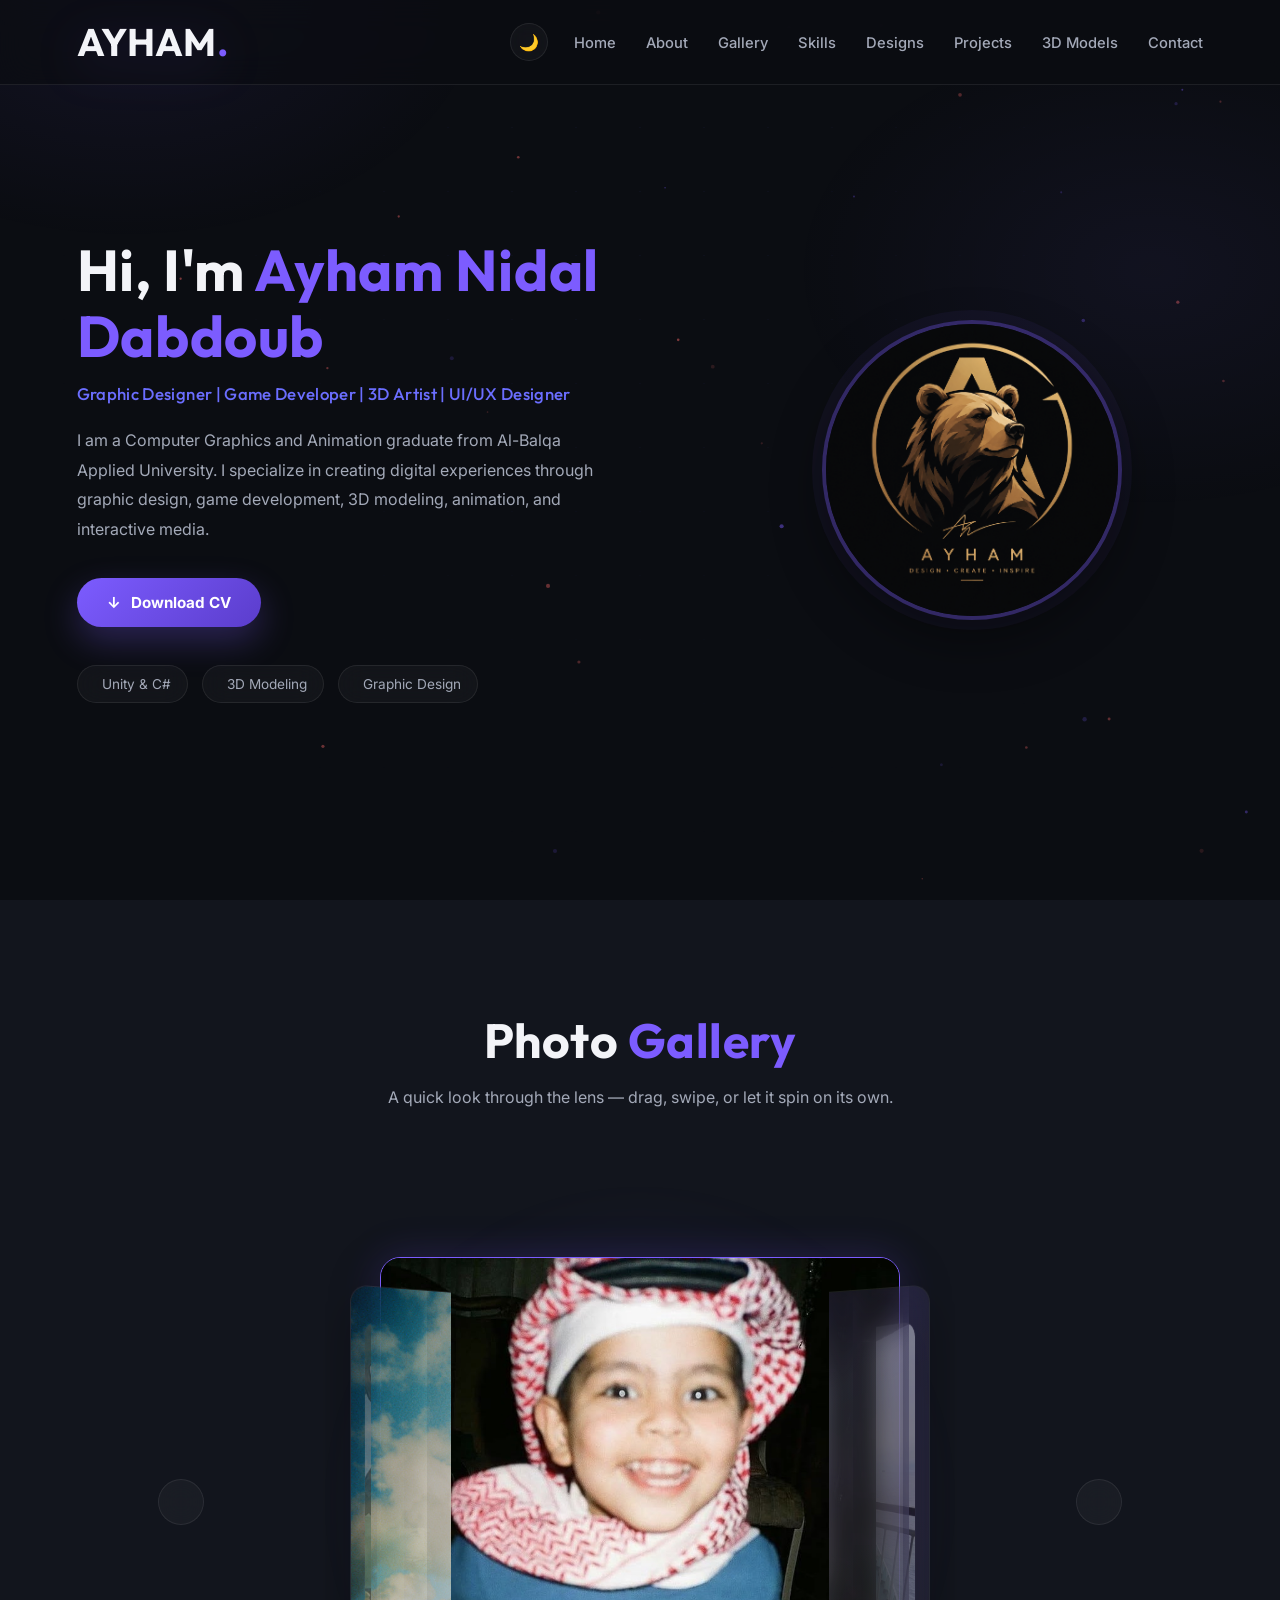
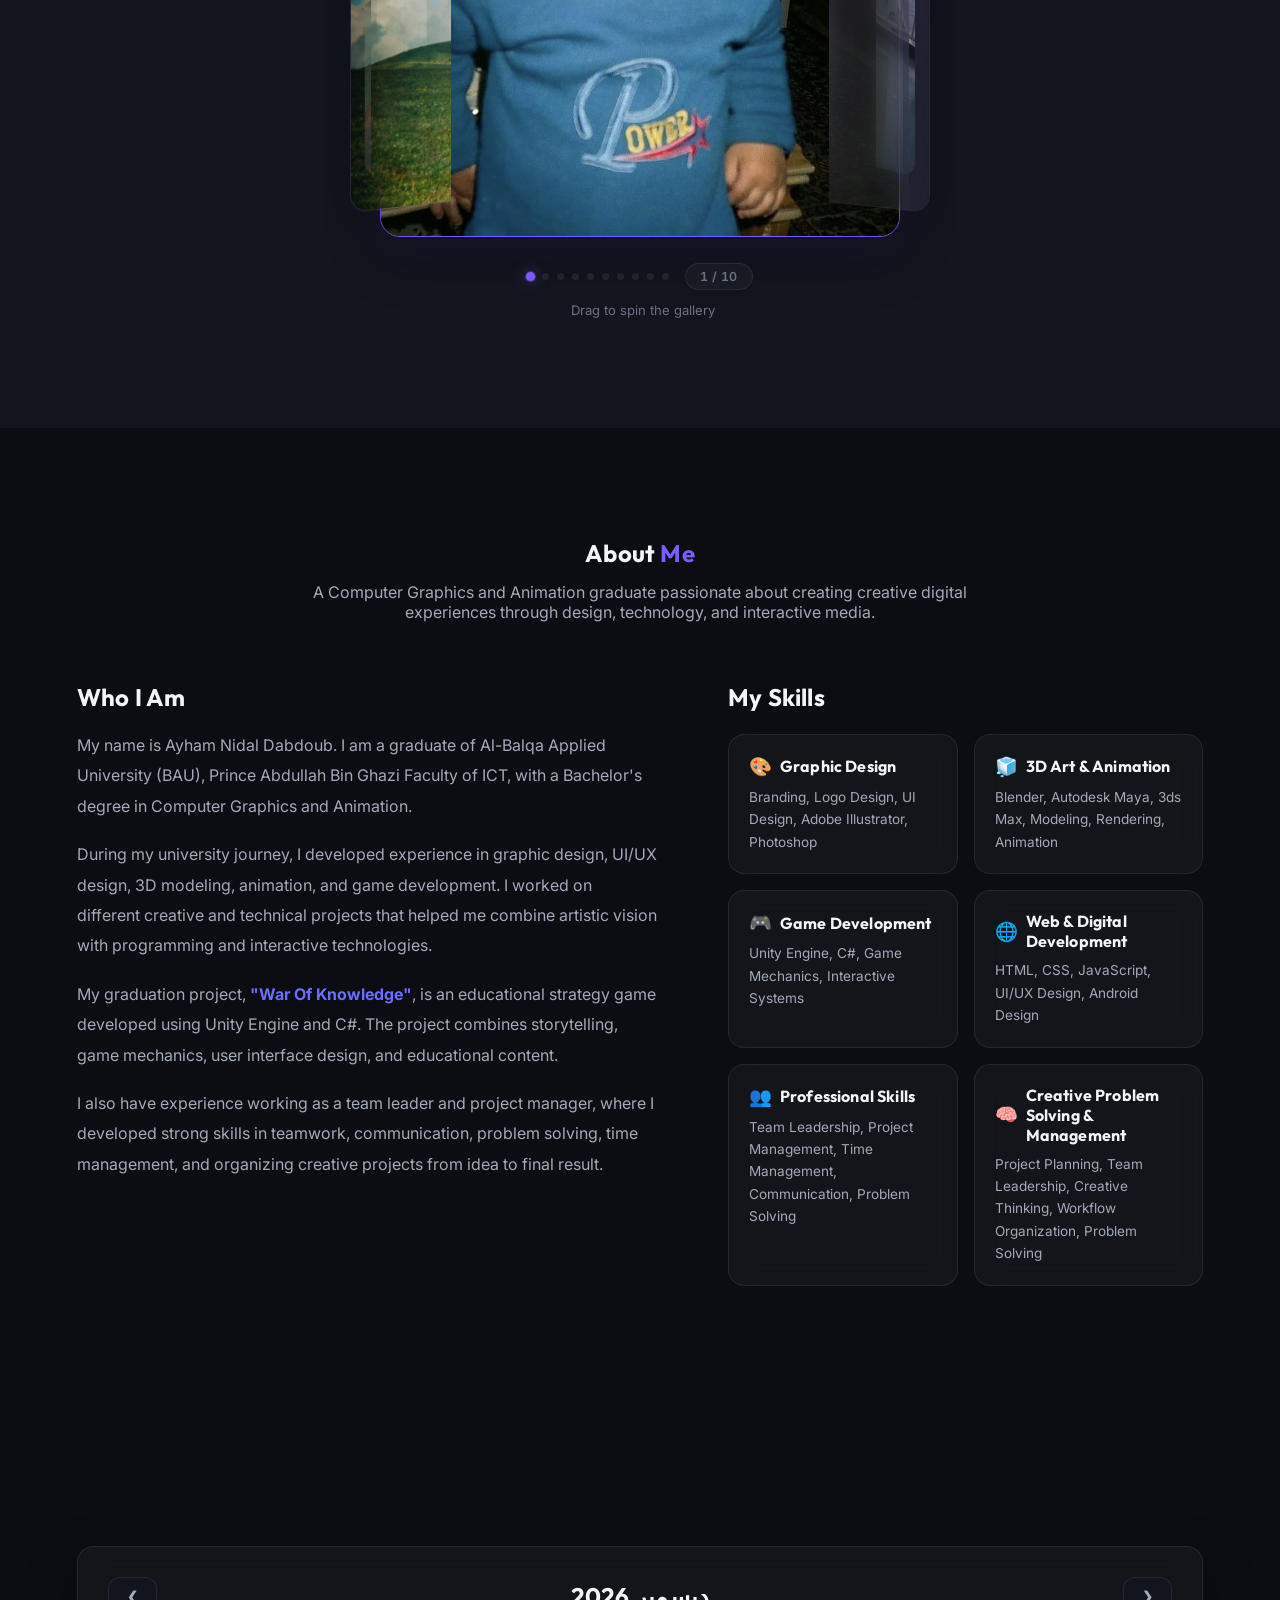
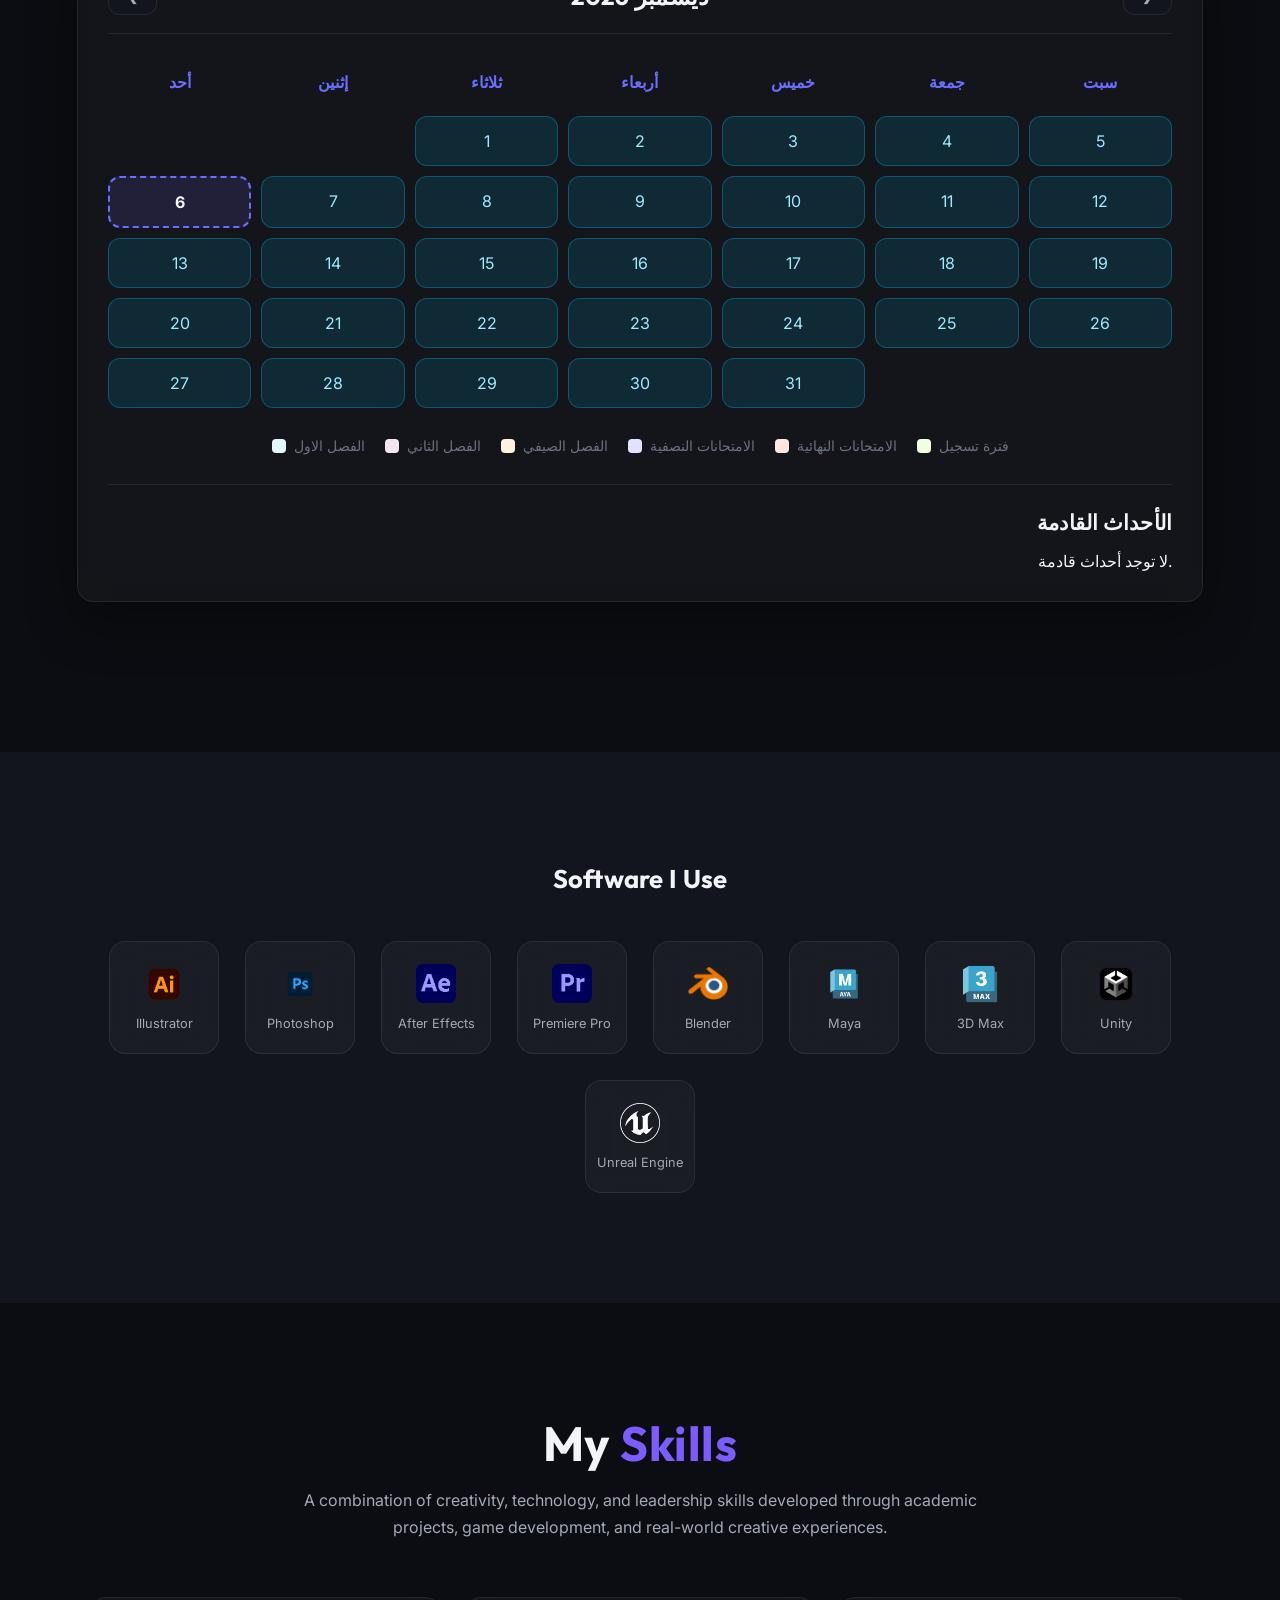
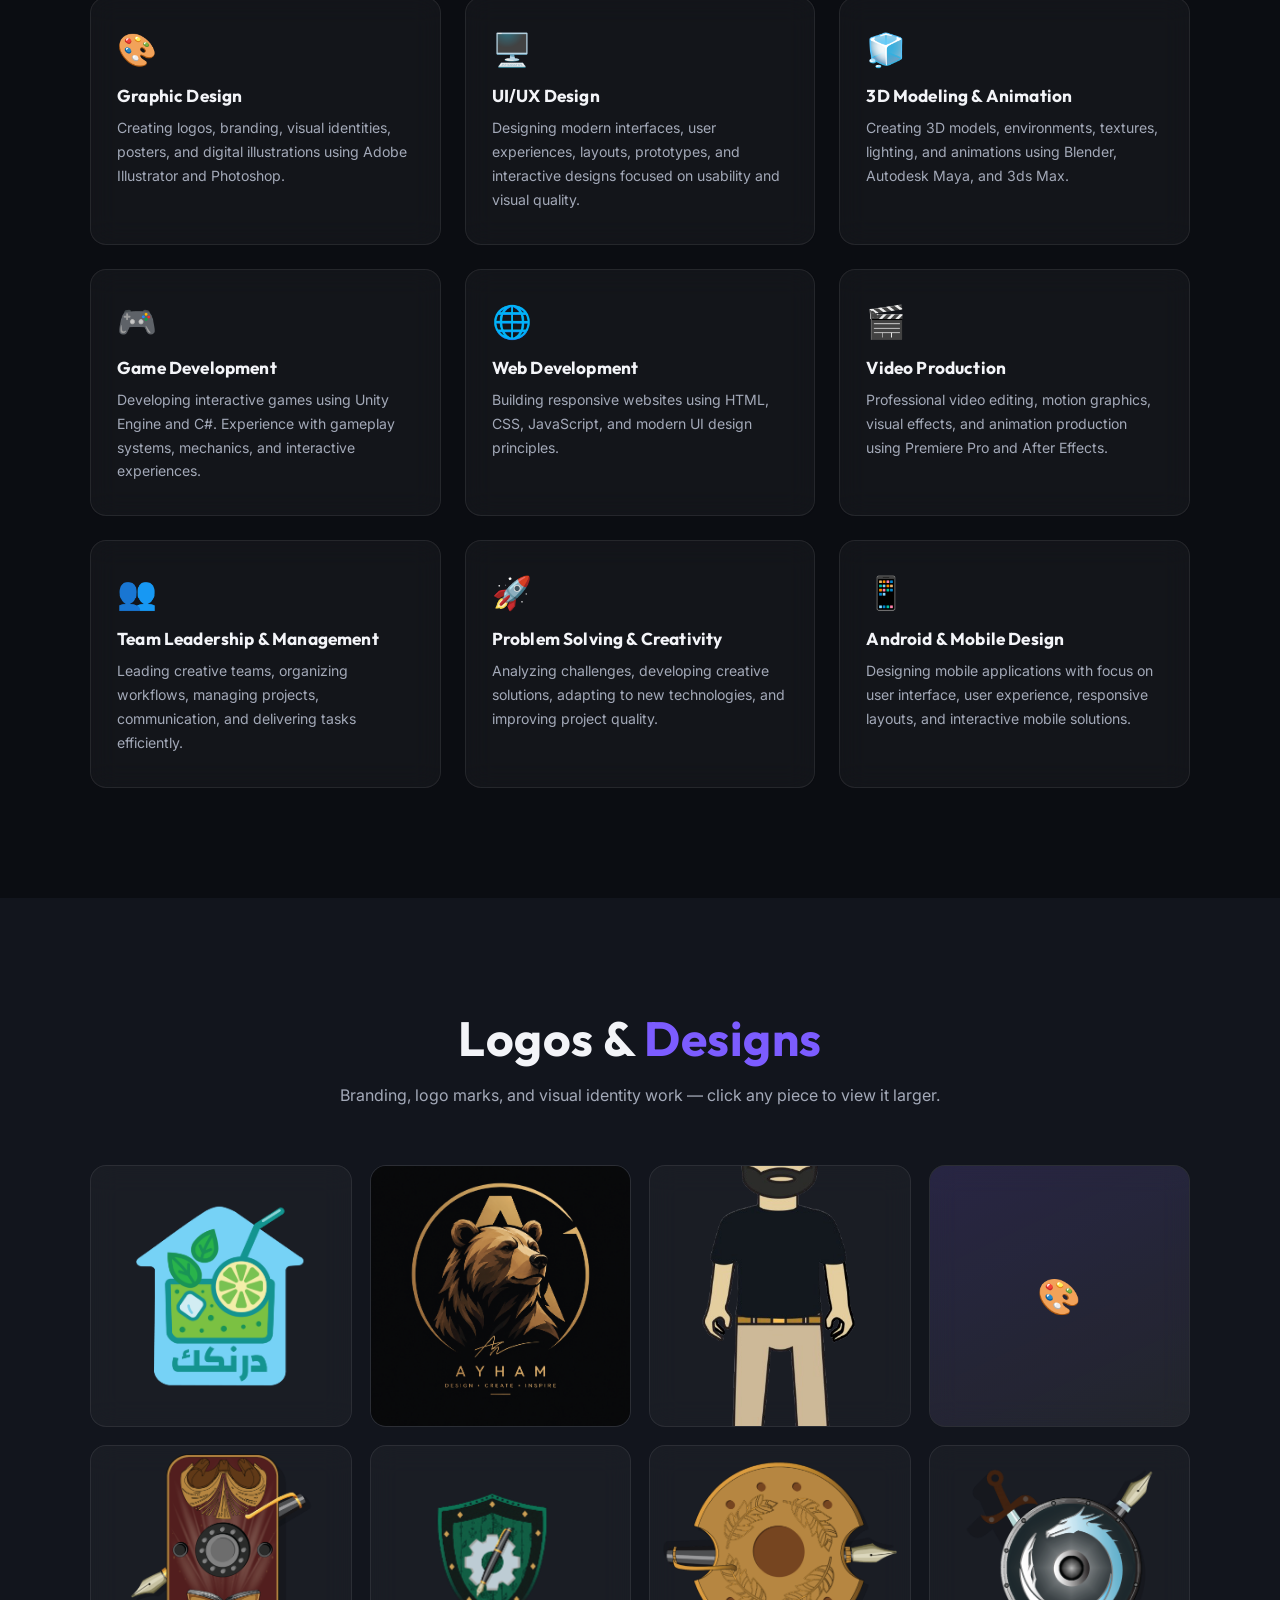
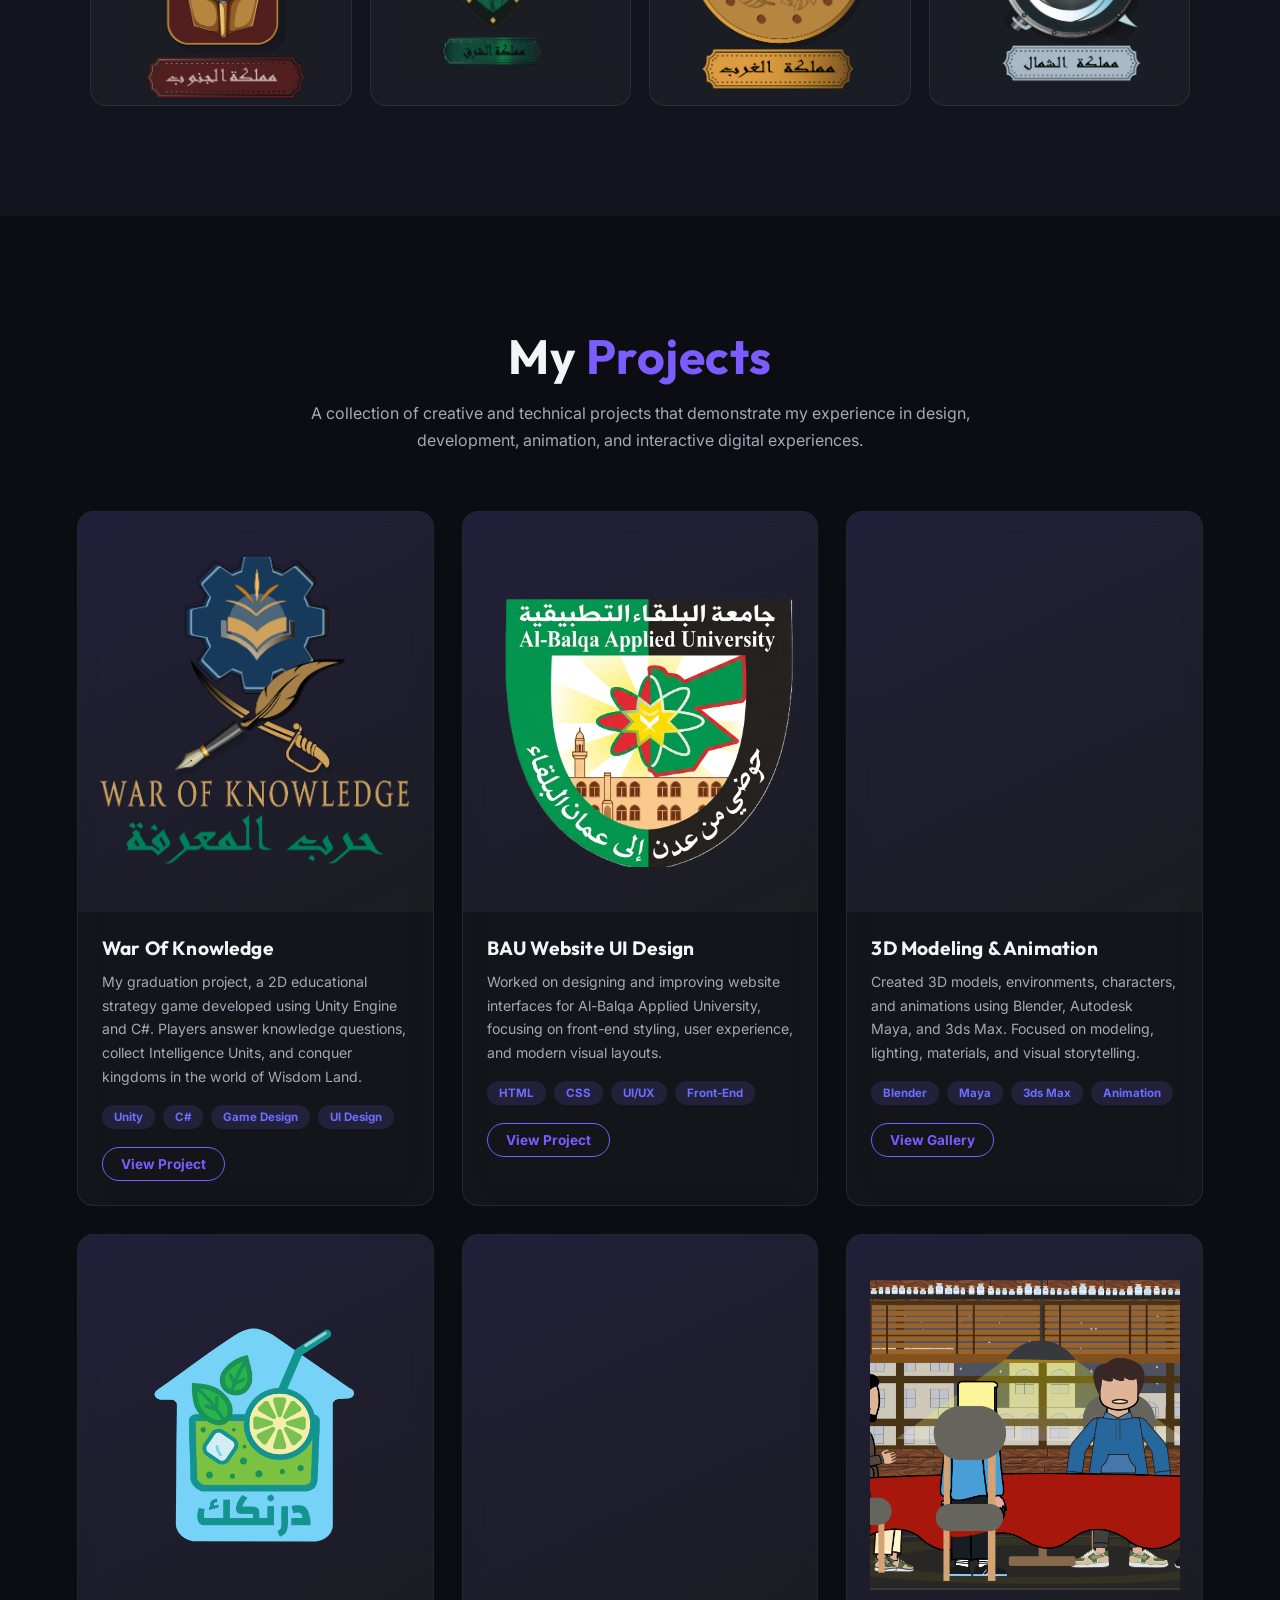
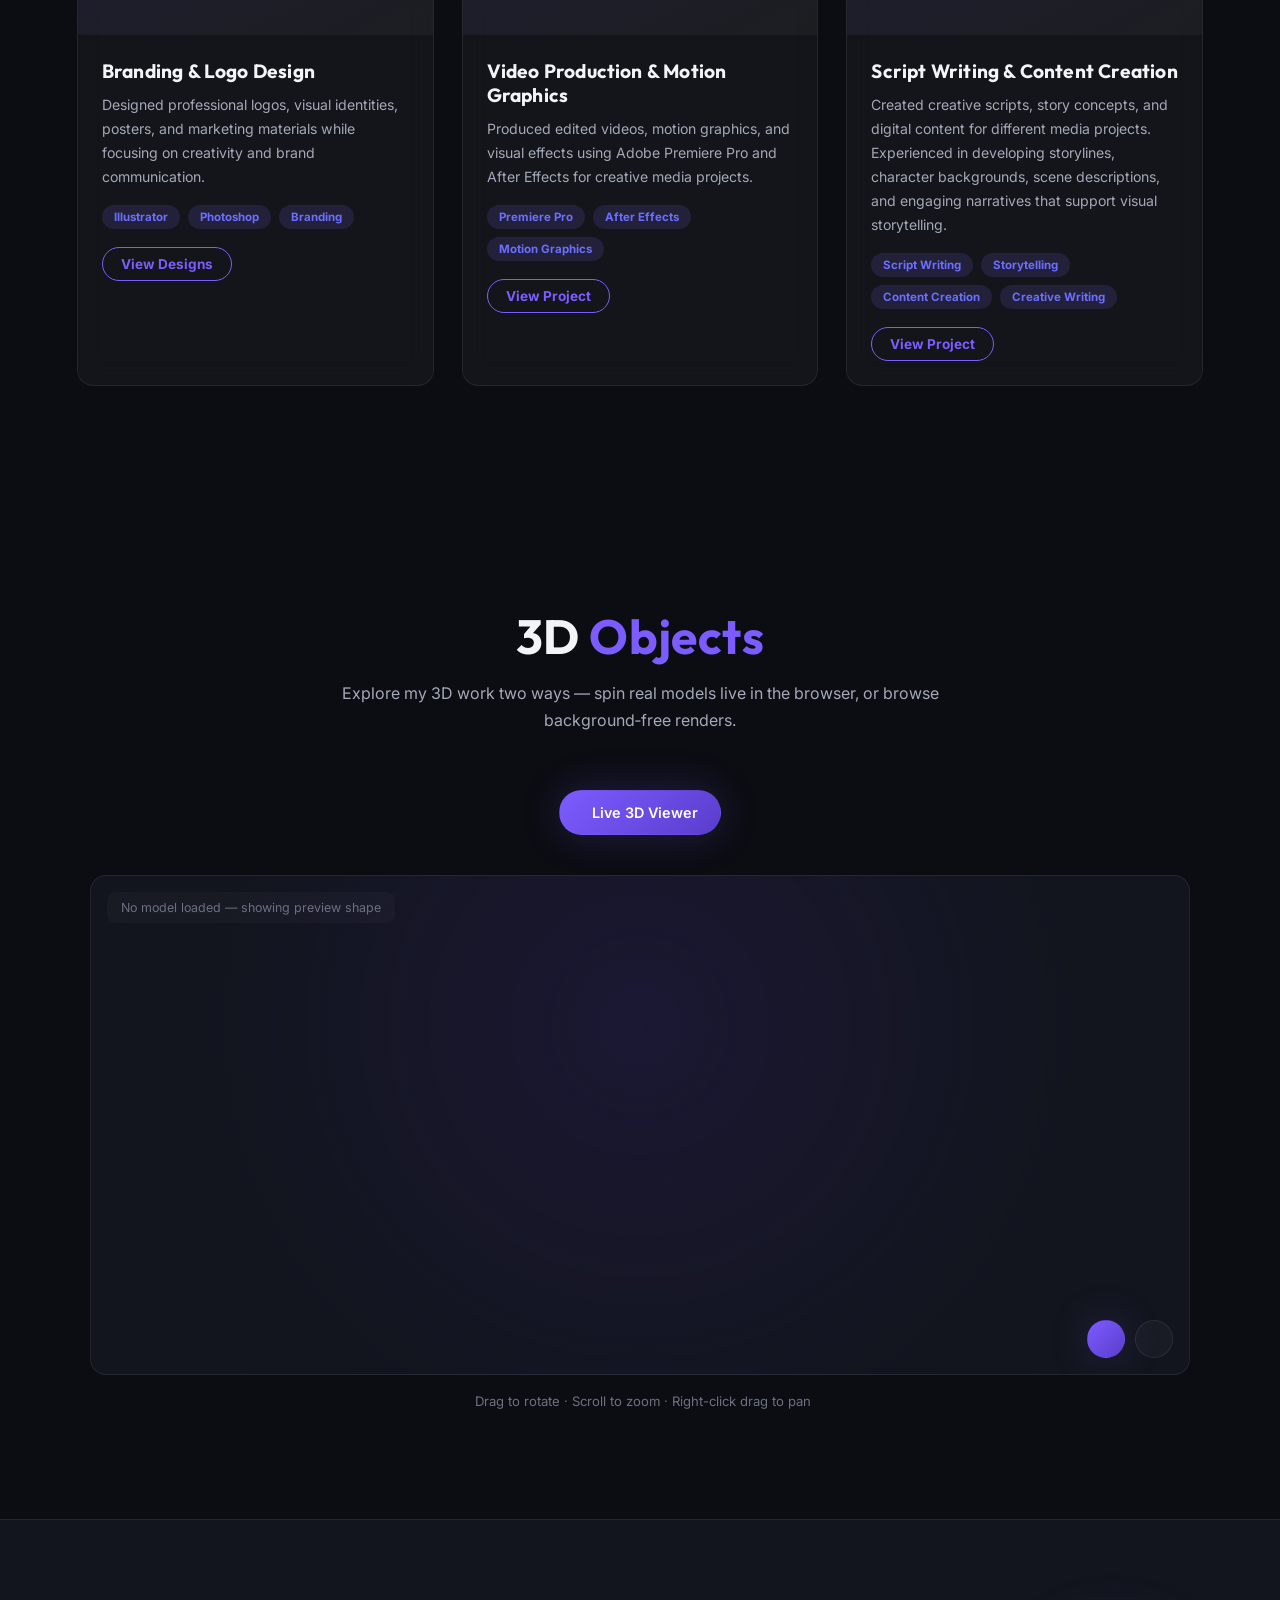
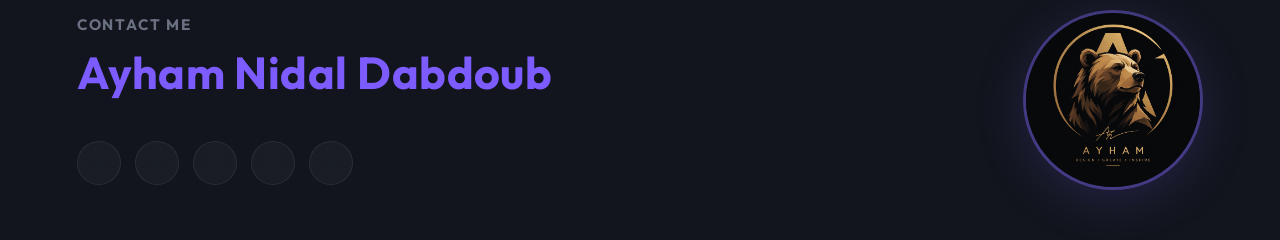
==== commit 18b0b2af: "Add files via upload" ====
--- a/index.html
+++ b/index.html
@@ -6,6 +6,8 @@
     <meta name="viewport" content="width=device-width, initial-scale=1.0">
 
     <title>Ayham Dabdoub | Portfolio</title>
+
+<link rel="icon" href="images/profile.png" type="image/png">
 
     <link rel="stylesheet" href="style1.css">
 
